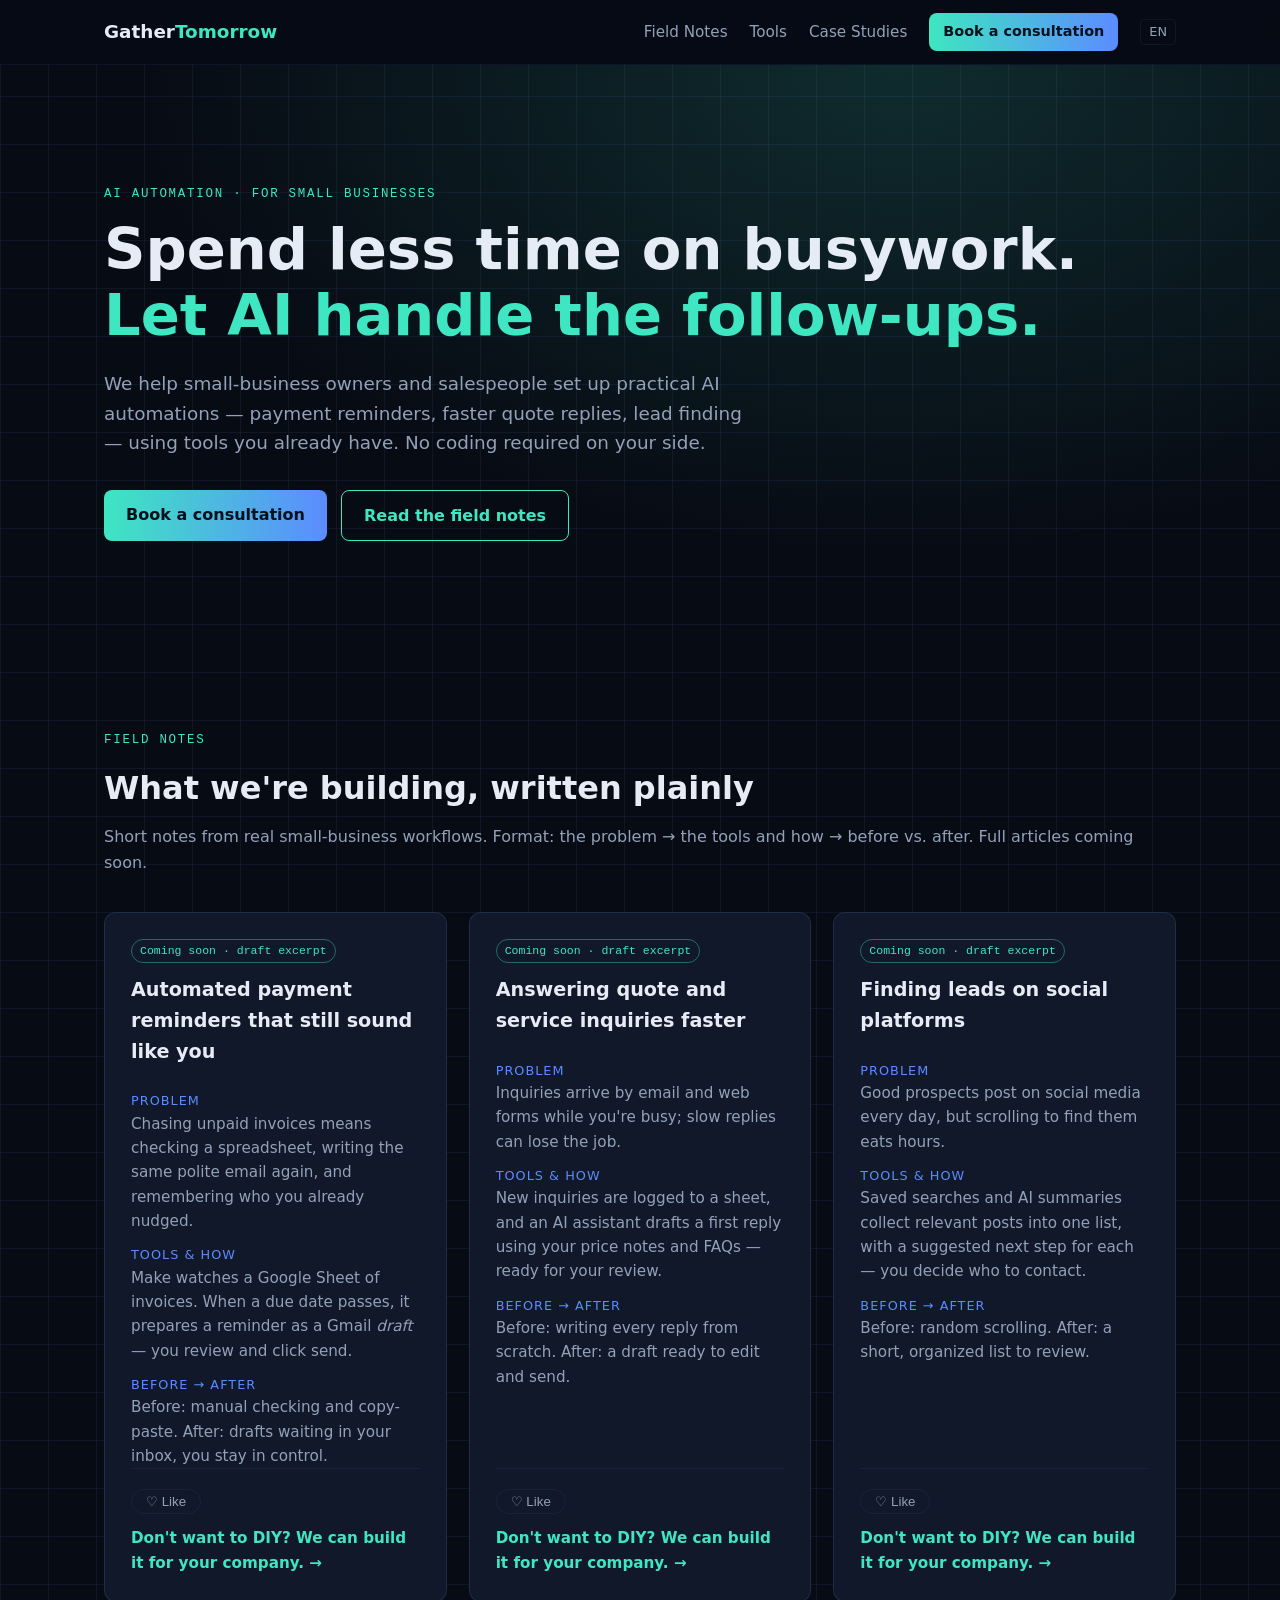
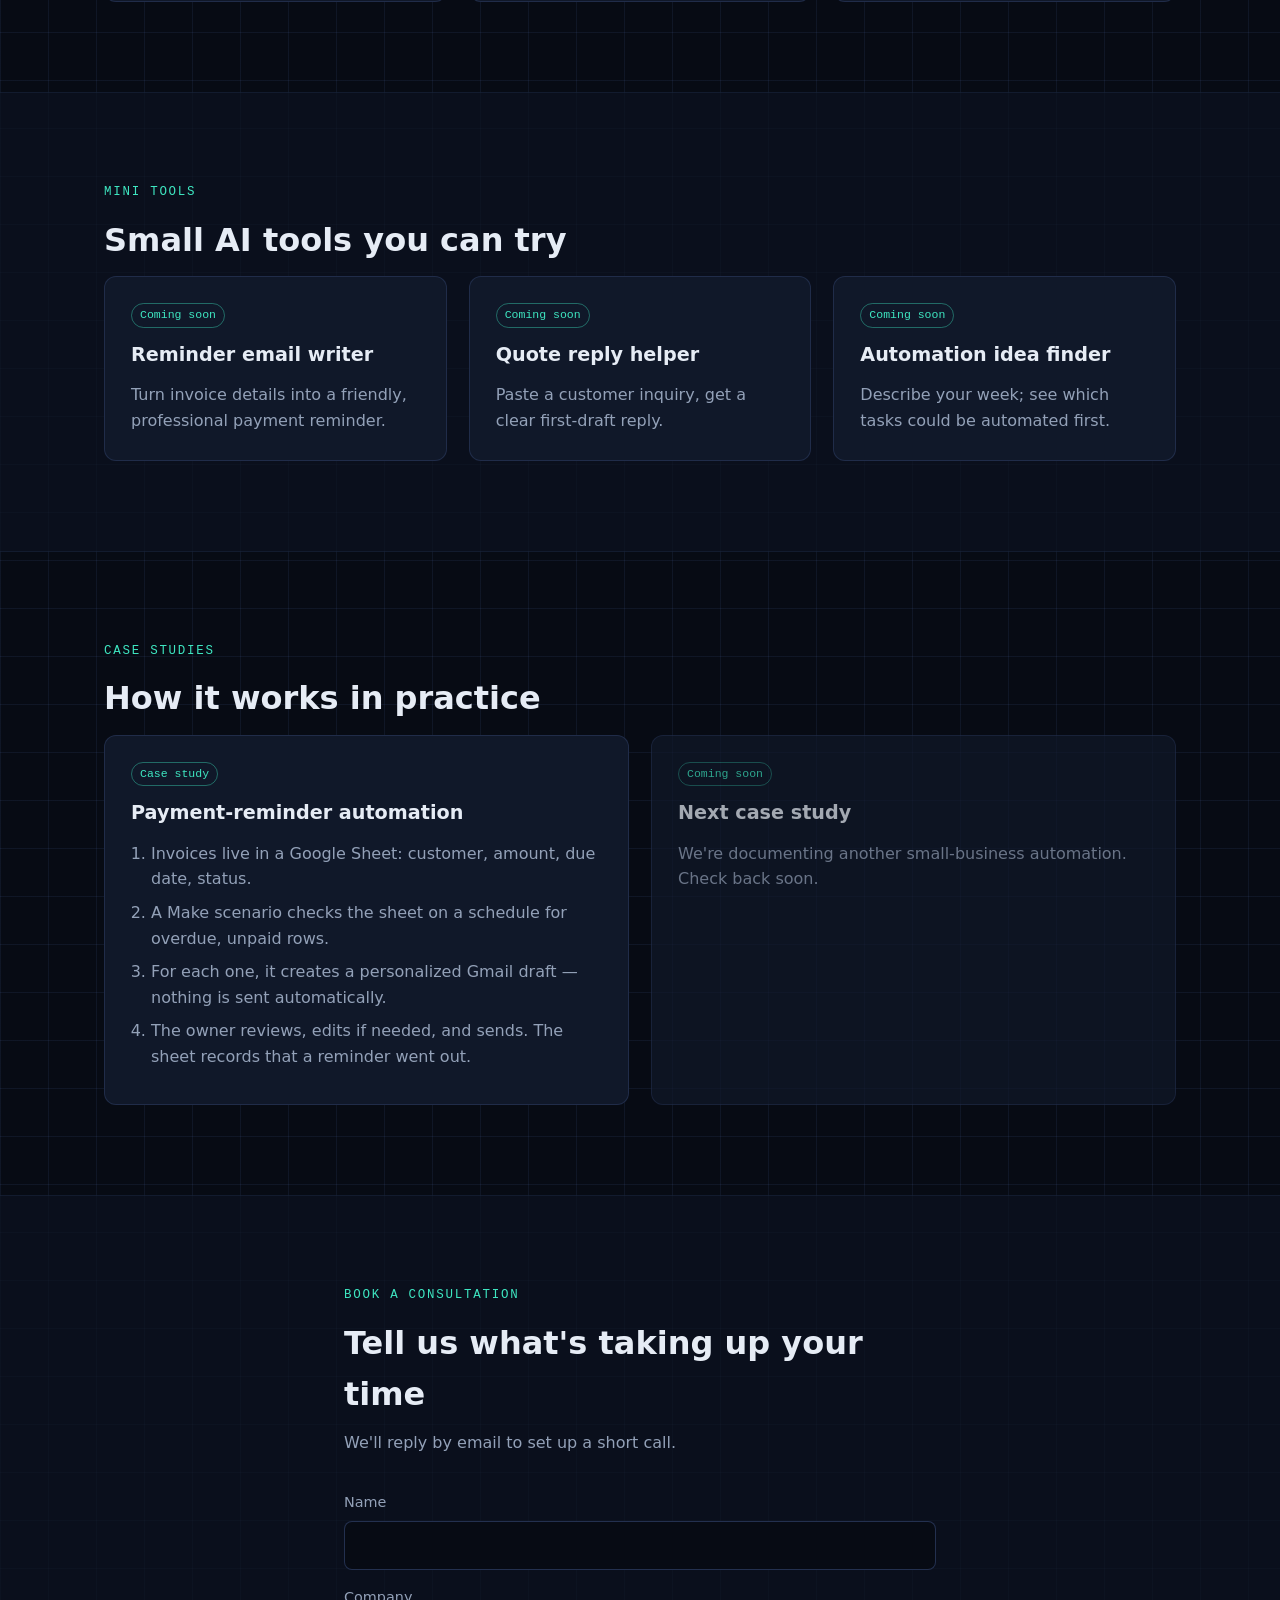
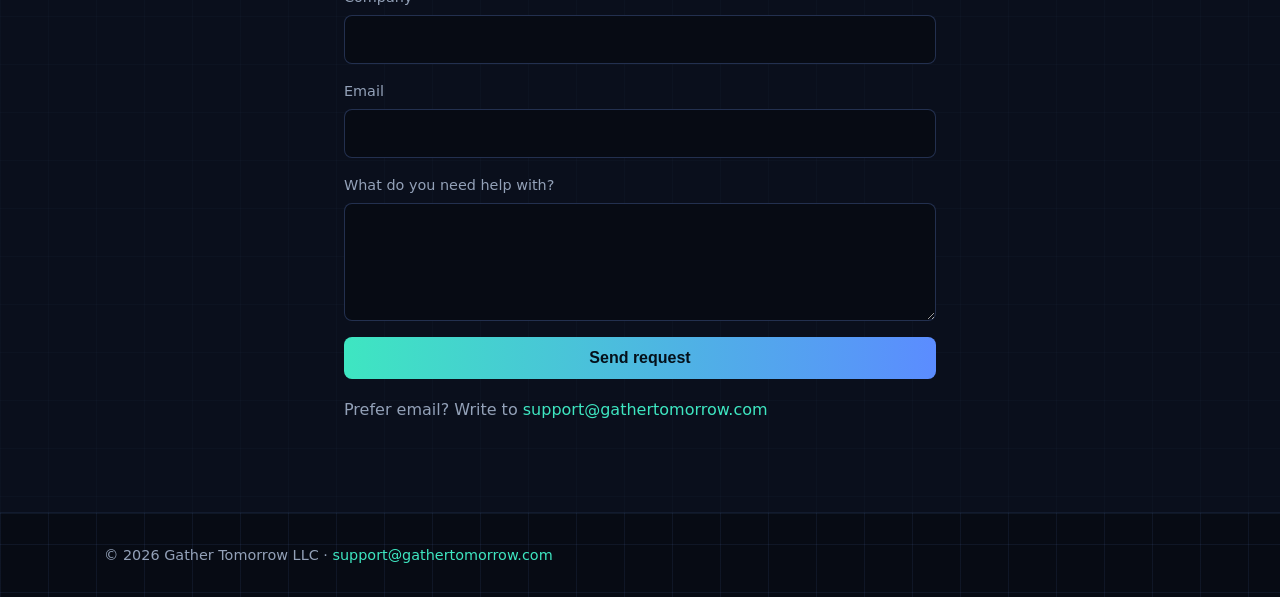
==== index.html @ 0cafde16 "Add Gather Tomorrow website v1 (English single page, styles, README)" ====
<!DOCTYPE html>
<!-- Language: English (v1). For Traditional Chinese later, copy this file to /zh-tw/index.html,
     set lang="zh-Hant", translate the text, and use the language switch link in the header. -->
<html lang="en">
<head>
<meta charset="UTF-8">
<meta name="viewport" content="width=device-width, initial-scale=1">
<title>Gather Tomorrow LLC — Practical AI Automation for Small Businesses</title>
<meta name="description" content="Gather Tomorrow helps small-business owners and salespeople use AI automation to save time on follow-ups, quotes, and lead finding.">
<link rel="alternate" hreflang="en" href="./">
<link rel="stylesheet" href="assets/style.css">
</head>
<body>
<header class="nav">
  <div class="wrap nav-inner">
    <a class="logo" href="#top">Gather<span>Tomorrow</span></a>
    <nav>
      <a href="#notes">Field Notes</a><a href="#tools">Tools</a><a href="#cases">Case Studies</a>
      <a href="#book" class="btn btn-sm">Book a consultation</a>
      <!-- Language switch (enable when Chinese version exists): <a href="zh-tw/">繁中</a> -->
      <span class="lang" title="Traditional Chinese coming later">EN</span>
    </nav>
  </div>
</header>

<main id="top">
<section class="hero">
  <div class="wrap">
    <p class="eyebrow">AI automation · for small businesses</p>
    <h1>Spend less time on busywork.<br><span class="accent">Let AI handle the follow-ups.</span></h1>
    <p class="lead">We help small-business owners and salespeople set up practical AI automations — payment reminders, faster quote replies, lead finding — using tools you already have. No coding required on your side.</p>
    <div class="cta-row">
      <a href="#book" class="btn">Book a consultation</a>
      <a href="#notes" class="btn btn-ghost">Read the field notes</a>
    </div>
  </div>
</section>

<section id="notes" class="section">
  <div class="wrap">
    <p class="eyebrow">Field notes</p>
    <h2>What we're building, written plainly</h2>
    <p class="sub">Short notes from real small-business workflows. Format: the problem → the tools and how → before vs. after. Full articles coming soon.</p>
    <div class="grid3">
      <article class="card">
        <span class="tag">Coming soon · draft excerpt</span>
        <h3>Automated payment reminders that still sound like you</h3>
        <dl>
          <dt>Problem</dt><dd>Chasing unpaid invoices means checking a spreadsheet, writing the same polite email again, and remembering who you already nudged.</dd>
          <dt>Tools &amp; how</dt><dd>Make watches a Google Sheet of invoices. When a due date passes, it prepares a reminder as a Gmail <em>draft</em> — you review and click send.</dd>
          <dt>Before → After</dt><dd>Before: manual checking and copy-paste. After: drafts waiting in your inbox, you stay in control.</dd>
        </dl>
        <div class="card-foot">
          <button class="like" type="button" aria-pressed="false" title="Likes coming soon">♡ Like</button>
          <a href="#book" class="diy">Don't want to DIY? We can build it for your company. →</a>
        </div>
      </article>
      <article class="card">
        <span class="tag">Coming soon · draft excerpt</span>
        <h3>Answering quote and service inquiries faster</h3>
        <dl>
          <dt>Problem</dt><dd>Inquiries arrive by email and web forms while you're busy; slow replies can lose the job.</dd>
          <dt>Tools &amp; how</dt><dd>New inquiries are logged to a sheet, and an AI assistant drafts a first reply using your price notes and FAQs — ready for your review.</dd>
          <dt>Before → After</dt><dd>Before: writing every reply from scratch. After: a draft ready to edit and send.</dd>
        </dl>
        <div class="card-foot">
          <button class="like" type="button" aria-pressed="false" title="Likes coming soon">♡ Like</button>
          <a href="#book" class="diy">Don't want to DIY? We can build it for your company. →</a>
        </div>
      </article>
      <article class="card">
        <span class="tag">Coming soon · draft excerpt</span>
        <h3>Finding leads on social platforms</h3>
        <dl>
          <dt>Problem</dt><dd>Good prospects post on social media every day, but scrolling to find them eats hours.</dd>
          <dt>Tools &amp; how</dt><dd>Saved searches and AI summaries collect relevant posts into one list, with a suggested next step for each — you decide who to contact.</dd>
          <dt>Before → After</dt><dd>Before: random scrolling. After: a short, organized list to review.</dd>
        </dl>
        <div class="card-foot">
          <button class="like" type="button" aria-pressed="false" title="Likes coming soon">♡ Like</button>
          <a href="#book" class="diy">Don't want to DIY? We can build it for your company. →</a>
        </div>
      </article>
    </div>
  </div>
</section>

<section id="tools" class="section alt">
  <div class="wrap">
    <p class="eyebrow">Mini tools</p>
    <h2>Small AI tools you can try</h2>
    <div class="grid3">
      <div class="card tool"><span class="tag">Coming soon</span><h3>Reminder email writer</h3><p>Turn invoice details into a friendly, professional payment reminder.</p></div>
      <div class="card tool"><span class="tag">Coming soon</span><h3>Quote reply helper</h3><p>Paste a customer inquiry, get a clear first-draft reply.</p></div>
      <div class="card tool"><span class="tag">Coming soon</span><h3>Automation idea finder</h3><p>Describe your week; see which tasks could be automated first.</p></div>
    </div>
  </div>
</section>

<section id="cases" class="section">
  <div class="wrap">
    <p class="eyebrow">Case studies</p>
    <h2>How it works in practice</h2>
    <div class="grid2">
      <article class="card case">
        <span class="tag">Case study</span>
        <h3>Payment-reminder automation</h3>
        <ol>
          <li>Invoices live in a Google Sheet: customer, amount, due date, status.</li>
          <li>A Make scenario checks the sheet on a schedule for overdue, unpaid rows.</li>
          <li>For each one, it creates a personalized Gmail draft — nothing is sent automatically.</li>
          <li>The owner reviews, edits if needed, and sends. The sheet records that a reminder went out.</li>
        </ol>
      </article>
      <article class="card case muted">
        <span class="tag">Coming soon</span>
        <h3>Next case study</h3>
        <p>We're documenting another small-business automation. Check back soon.</p>
      </article>
    </div>
  </div>
</section>

<section id="book" class="section alt">
  <div class="wrap narrow">
    <p class="eyebrow">Book a consultation</p>
    <h2>Tell us what's taking up your time</h2>
    <p class="sub">We'll reply by email to set up a short call.</p>

    <!-- ============================================================
         TALLY FORM EMBED GOES HERE
         When the Tally form is ready (fields: Name, Company, Email,
         What do you need help with), replace the whole <form> below
         with Tally's embed code, e.g.:
         <iframe data-tally-src="https://tally.so/embed/YOUR_FORM_ID?hideTitle=1"
                 width="100%" height="500" frameborder="0" title="Book a consultation"></iframe>
         <script async src="https://tally.so/widgets/embed.js"></script>
         ============================================================ -->
    <form class="form" action="mailto:support@gathertomorrow.com" method="post" enctype="text/plain">
      <label>Name<input name="name" required></label>
      <label>Company<input name="company"></label>
      <label>Email<input type="email" name="email" required></label>
      <label>What do you need help with?<textarea name="message" rows="4"></textarea></label>
      <button class="btn" type="submit">Send request</button>
    </form>
    <p class="fallback">Prefer email? Write to <a href="mailto:support@gathertomorrow.com">support@gathertomorrow.com</a></p>
  </div>
</section>
</main>

<footer class="footer"><div class="wrap">© 2026 Gather Tomorrow LLC · <a href="mailto:support@gathertomorrow.com">support@gathertomorrow.com</a></div></footer>
</body>
</html>
---- assets/style.css ----
:root{--bg:#070b14;--bg2:#0c1220;--card:#101829;--line:rgba(120,160,255,.08);--text:#e6ecf5;--muted:#93a1b8;--accent:#3ee6c1;--accent2:#5b8cff}
*{box-sizing:border-box;margin:0;padding:0}
html{scroll-behavior:smooth}
body{font-family:Inter,system-ui,-apple-system,"Segoe UI",Roboto,"Noto Sans TC",sans-serif;background:var(--bg);color:var(--text);line-height:1.6;
 background-image:linear-gradient(var(--line) 1px,transparent 1px),linear-gradient(90deg,var(--line) 1px,transparent 1px);background-size:48px 48px}
a{color:var(--accent);text-decoration:none}
.wrap{max-width:1120px;margin:0 auto;padding:0 24px}.narrow{max-width:640px}
.nav{position:sticky;top:0;z-index:10;background:rgba(7,11,20,.85);backdrop-filter:blur(8px);border-bottom:1px solid var(--line)}
.nav-inner{display:flex;justify-content:space-between;align-items:center;height:64px}
.logo{font-weight:700;font-size:1.15rem;color:var(--text)}.logo span{color:var(--accent)}
nav{display:flex;gap:22px;align-items:center}nav a{color:var(--muted);font-size:.95rem}nav a:hover{color:var(--text)}
.lang{font-size:.8rem;border:1px solid var(--line);padding:2px 8px;border-radius:4px;color:var(--muted)}
.btn{display:inline-block;background:linear-gradient(90deg,var(--accent),var(--accent2));color:#04101a!important;font-weight:600;padding:12px 22px;border-radius:8px;border:0;cursor:pointer;font-size:1rem}
.btn-sm{padding:7px 14px;font-size:.9rem}.btn-ghost{background:transparent;border:1px solid var(--accent);color:var(--accent)!important}
.hero{padding:120px 0 100px;background:radial-gradient(ellipse at 70% 0%,rgba(62,230,193,.15),transparent 60%)}
.eyebrow{text-transform:uppercase;letter-spacing:.14em;font-size:.78rem;color:var(--accent);margin-bottom:12px;font-family:ui-monospace,monospace}
h1{font-size:clamp(2.2rem,5vw,3.6rem);line-height:1.15;margin-bottom:20px}.accent{color:var(--accent)}
.lead{font-size:1.15rem;color:var(--muted);max-width:640px;margin-bottom:32px}.cta-row{display:flex;gap:14px;flex-wrap:wrap}
.section{padding:90px 0}.alt{background:rgba(12,18,32,.7);border-top:1px solid var(--line);border-bottom:1px solid var(--line)}
h2{font-size:2rem;margin-bottom:10px}.sub{color:var(--muted);margin-bottom:36px}
.grid3{display:grid;grid-template-columns:repeat(auto-fit,minmax(300px,1fr));gap:22px}.grid2{display:grid;grid-template-columns:repeat(auto-fit,minmax(340px,1fr));gap:22px}
.card{background:var(--card);border:1px solid rgba(120,160,255,.15);border-radius:12px;padding:26px;display:flex;flex-direction:column;transition:border-color .2s}
.card:hover{border-color:var(--accent)}.card h3{font-size:1.2rem;margin:12px 0}
.tag{align-self:flex-start;font-size:.72rem;font-family:ui-monospace,monospace;color:var(--accent);border:1px solid rgba(62,230,193,.4);padding:2px 8px;border-radius:999px}
dl dt{color:var(--accent2);font-size:.8rem;text-transform:uppercase;letter-spacing:.08em;margin-top:12px}dl dd{color:var(--muted);font-size:.95rem}
.card p,.case ol{color:var(--muted)}.case ol{padding-left:20px}.case li{margin-bottom:8px}.muted{opacity:.7}
.card-foot{margin-top:auto;padding-top:20px;border-top:1px solid var(--line);display:flex;flex-direction:column;gap:12px}
.like{align-self:flex-start;background:transparent;border:1px solid var(--line);color:var(--muted);border-radius:999px;padding:4px 14px;cursor:not-allowed}
.diy{font-weight:600;font-size:.95rem}
.form{display:grid;gap:16px}.form label{display:grid;gap:6px;font-size:.9rem;color:var(--muted)}
.form input,.form textarea{background:var(--bg);border:1px solid rgba(120,160,255,.25);border-radius:8px;padding:12px;color:var(--text);font:inherit}
.form input:focus,.form textarea:focus{outline:none;border-color:var(--accent)}
.fallback{margin-top:18px;color:var(--muted)}
.footer{padding:30px 0;color:var(--muted);font-size:.9rem;border-top:1px solid var(--line)}
@media(max-width:720px){nav a:not(.btn){display:none}.hero{padding:80px 0 60px}}
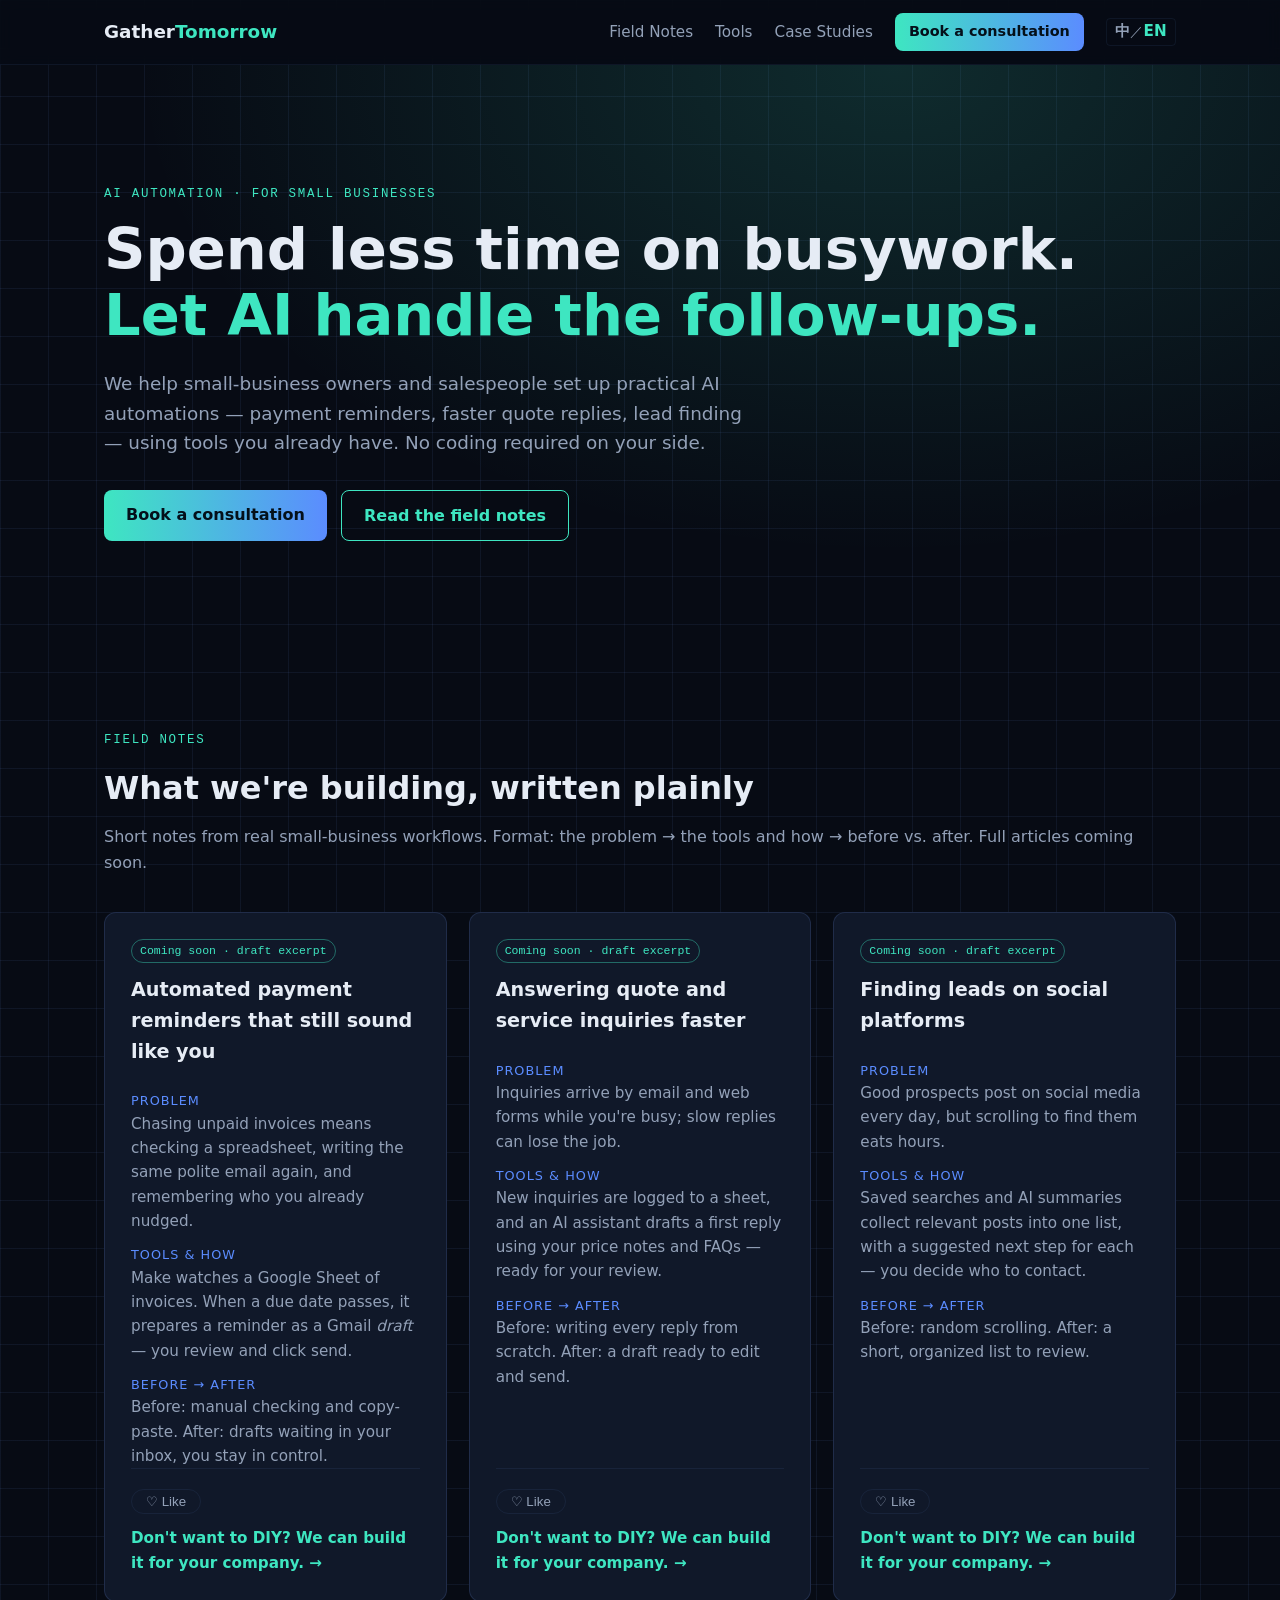
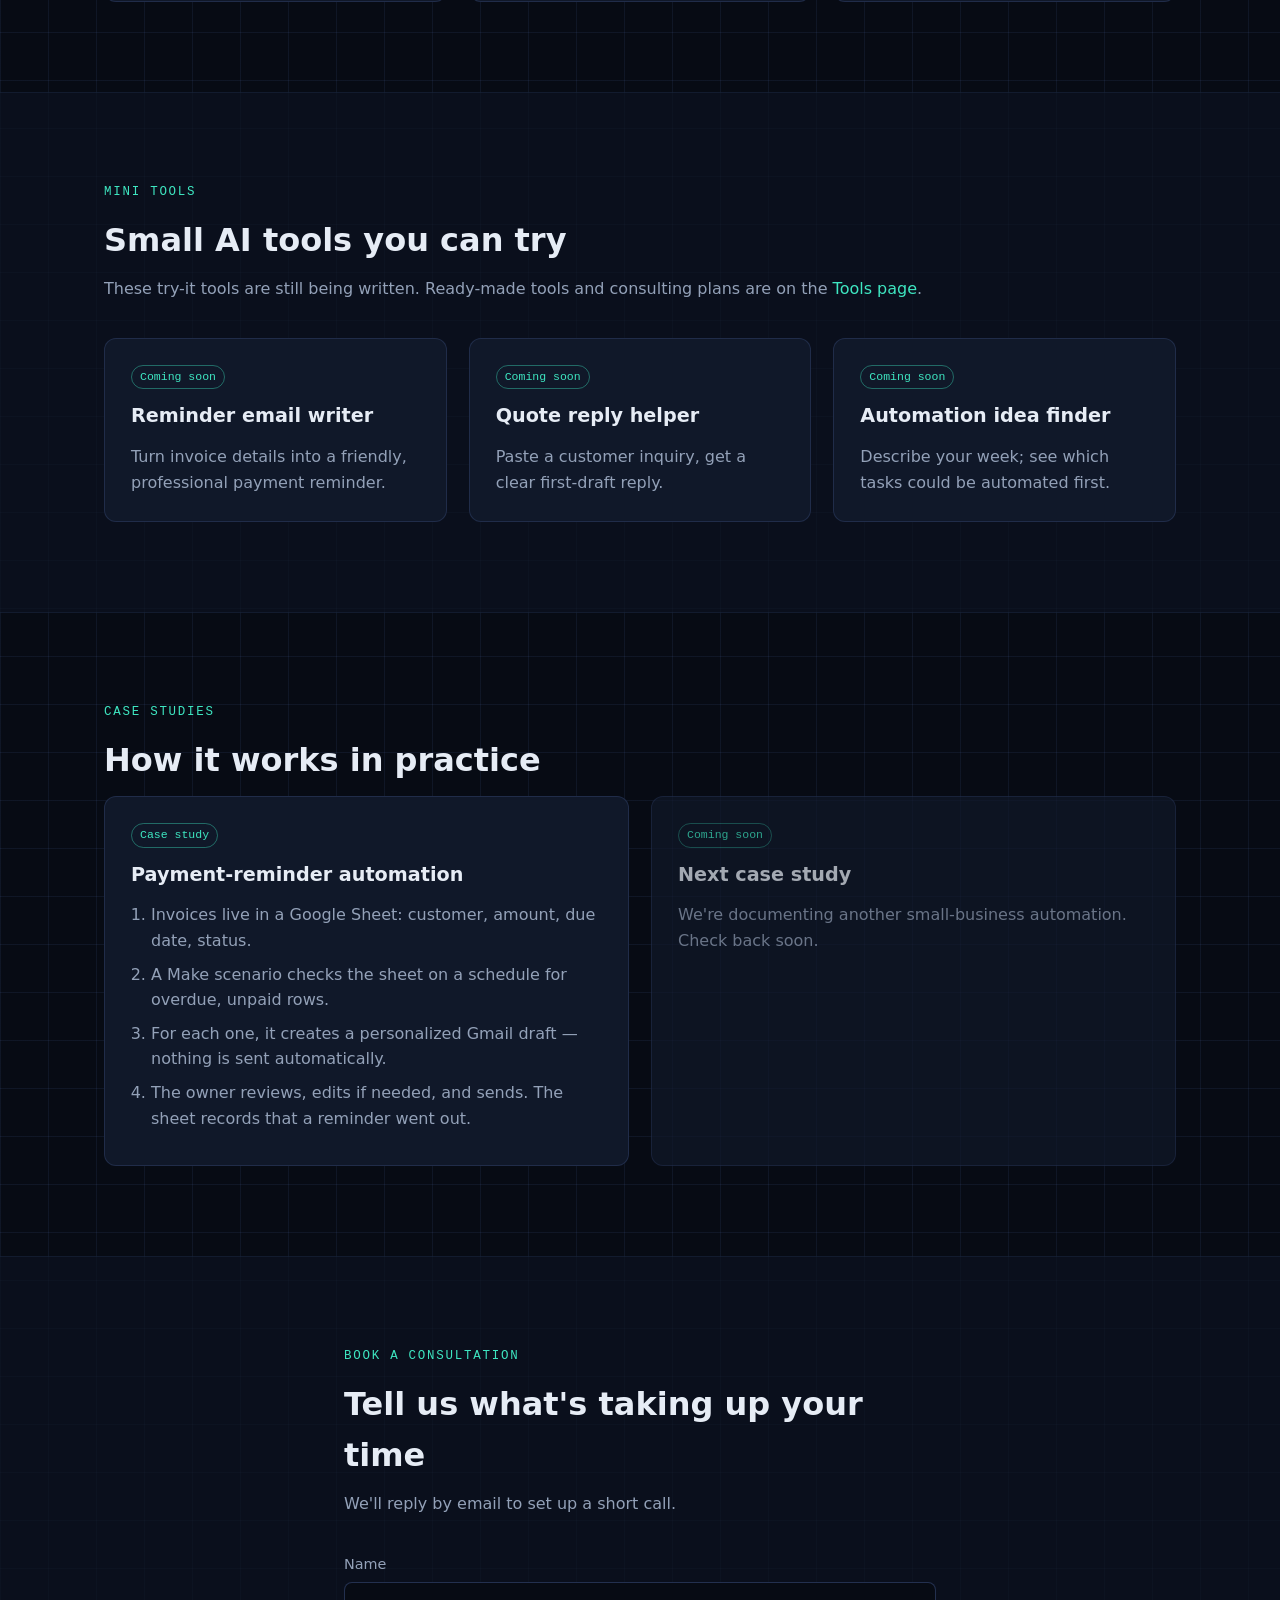
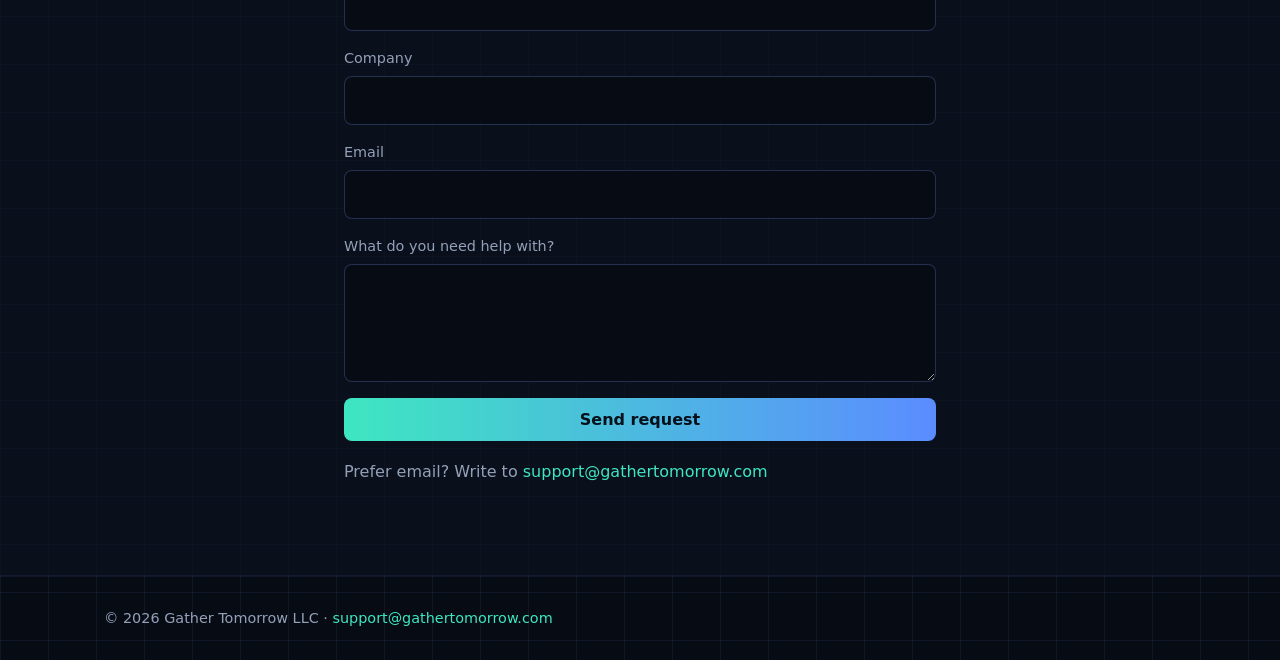
==== commit 7ab17f1c: "Add Traditional Chinese, a Tools page, and Firebase Hosting setup. English stays at the root and Tra" ====
--- a/index.html
+++ b/index.html
@@ -1,24 +1,76 @@
 <!DOCTYPE html>
-<!-- Language: English (v1). For Traditional Chinese later, copy this file to /zh-tw/index.html,
-     set lang="zh-Hant", translate the text, and use the language switch link in the header. -->
+<!-- English home page. Traditional Chinese: /zh/. Language choice: assets/lang.js -->
 <html lang="en">
 <head>
 <meta charset="UTF-8">
 <meta name="viewport" content="width=device-width, initial-scale=1">
+<script src="assets/lang.js"></script>
 <title>Gather Tomorrow LLC — Practical AI Automation for Small Businesses</title>
 <meta name="description" content="Gather Tomorrow helps small-business owners and salespeople use AI automation to save time on follow-ups, quotes, and lead finding.">
-<link rel="alternate" hreflang="en" href="./">
+<link rel="canonical" href="https://kuankuan0126-stack.github.io/gathertomorrow-site/">
+<link rel="alternate" hreflang="en" href="https://kuankuan0126-stack.github.io/gathertomorrow-site/">
+<link rel="alternate" hreflang="zh-Hant" href="https://kuankuan0126-stack.github.io/gathertomorrow-site/zh/">
+<link rel="alternate" hreflang="x-default" href="https://kuankuan0126-stack.github.io/gathertomorrow-site/">
+<meta property="og:type" content="website">
+<meta property="og:site_name" content="Gather Tomorrow LLC">
+<meta property="og:title" content="Gather Tomorrow LLC — Practical AI Automation for Small Businesses">
+<meta property="og:description" content="Gather Tomorrow helps small-business owners and salespeople use AI automation to save time on follow-ups, quotes, and lead finding.">
+<meta property="og:url" content="https://kuankuan0126-stack.github.io/gathertomorrow-site/">
+<meta property="og:locale" content="en_US">
+<meta property="og:locale:alternate" content="zh_TW">
+<meta name="twitter:card" content="summary">
+<script type="application/ld+json">
+{
+  "@context": "https://schema.org",
+  "@graph": [
+    {
+      "@type": ["Organization", "ProfessionalService"],
+      "@id": "https://kuankuan0126-stack.github.io/gathertomorrow-site/#organization",
+      "name": "Gather Tomorrow LLC",
+      "alternateName": "Gather Tomorrow",
+      "url": "https://kuankuan0126-stack.github.io/gathertomorrow-site/",
+      "email": "support@gathertomorrow.com",
+      "description": "AI automation consulting for small businesses in the United States and Taiwan.",
+      "areaServed": [{"@type": "Country", "name": "United States"}, {"@type": "Country", "name": "Taiwan"}],
+      "knowsAbout": ["AI automation", "Small business automation", "Sales follow-up automation"],
+      "founder": [{"@type": "Person", "name": "Angela"}, {"@type": "Person", "name": "Sam"}],
+      "contactPoint": {"@type": "ContactPoint", "contactType": "customer support", "email": "support@gathertomorrow.com", "availableLanguage": ["English", "zh-Hant"]}
+    },
+    {
+      "@type": "WebSite",
+      "@id": "https://kuankuan0126-stack.github.io/gathertomorrow-site/#website",
+      "url": "https://kuankuan0126-stack.github.io/gathertomorrow-site/",
+      "name": "Gather Tomorrow LLC",
+      "inLanguage": ["en", "zh-Hant"],
+      "publisher": {"@id": "https://kuankuan0126-stack.github.io/gathertomorrow-site/#organization"}
+    },
+    {
+      "@type": "WebPage",
+      "@id": "https://kuankuan0126-stack.github.io/gathertomorrow-site/#webpage",
+      "url": "https://kuankuan0126-stack.github.io/gathertomorrow-site/",
+      "name": "Gather Tomorrow LLC — Practical AI Automation for Small Businesses",
+      "description": "Gather Tomorrow helps small-business owners and salespeople use AI automation to save time on follow-ups, quotes, and lead finding.",
+      "inLanguage": "en",
+      "isPartOf": {"@id": "https://kuankuan0126-stack.github.io/gathertomorrow-site/#website"},
+      "about": {"@id": "https://kuankuan0126-stack.github.io/gathertomorrow-site/#organization"}
+    }
+  ]
+}
+</script>
 <link rel="stylesheet" href="assets/style.css">
 </head>
 <body>
 <header class="nav">
   <div class="wrap nav-inner">
     <a class="logo" href="#top">Gather<span>Tomorrow</span></a>
-    <nav>
-      <a href="#notes">Field Notes</a><a href="#tools">Tools</a><a href="#cases">Case Studies</a>
+    <nav aria-label="Primary">
+      <a href="#notes">Field Notes</a>
+      <a href="tools/index.html">Tools</a>
+      <a href="#cases">Case Studies</a>
       <a href="#book" class="btn btn-sm">Book a consultation</a>
-      <!-- Language switch (enable when Chinese version exists): <a href="zh-tw/">繁中</a> -->
-      <span class="lang" title="Traditional Chinese coming later">EN</span>
+      <div class="lang-toggle" role="group" aria-label="Language">
+        <a class="lang-link" href="zh/index.html" lang="zh-Hant" hreflang="zh-Hant" data-set-lang="zh" aria-label="繁體中文">中</a><span aria-hidden="true">／</span><a class="lang-link" href="index.html" lang="en" hreflang="en" data-set-lang="en" aria-current="true" aria-label="English">EN</a>
+      </div>
     </nav>
   </div>
 </header>
@@ -89,6 +141,7 @@
   <div class="wrap">
     <p class="eyebrow">Mini tools</p>
     <h2>Small AI tools you can try</h2>
+    <p class="sub">These try-it tools are still being written. Ready-made tools and consulting plans are on the <a href="tools/index.html">Tools page</a>.</p>
     <div class="grid3">
       <div class="card tool"><span class="tag">Coming soon</span><h3>Reminder email writer</h3><p>Turn invoice details into a friendly, professional payment reminder.</p></div>
       <div class="card tool"><span class="tag">Coming soon</span><h3>Quote reply helper</h3><p>Paste a customer inquiry, get a clear first-draft reply.</p></div>
--- a/assets/style.css
+++ b/assets/style.css
@@ -1,7 +1,7 @@
 :root{--bg:#070b14;--bg2:#0c1220;--card:#101829;--line:rgba(120,160,255,.08);--text:#e6ecf5;--muted:#93a1b8;--accent:#3ee6c1;--accent2:#5b8cff}
 *{box-sizing:border-box;margin:0;padding:0}
 html{scroll-behavior:smooth}
-body{font-family:Inter,system-ui,-apple-system,"Segoe UI",Roboto,"Noto Sans TC",sans-serif;background:var(--bg);color:var(--text);line-height:1.6;
+body{font-family:Inter,system-ui,-apple-system,"Segoe UI",Roboto,"PingFang TC","Microsoft JhengHei","Noto Sans TC","Noto Sans CJK TC","WenQuanYi Micro Hei",sans-serif;background:var(--bg);color:var(--text);line-height:1.6;
  background-image:linear-gradient(var(--line) 1px,transparent 1px),linear-gradient(90deg,var(--line) 1px,transparent 1px);background-size:48px 48px}
 a{color:var(--accent);text-decoration:none}
 .wrap{max-width:1120px;margin:0 auto;padding:0 24px}.narrow{max-width:640px}
@@ -9,10 +9,17 @@
 .nav-inner{display:flex;justify-content:space-between;align-items:center;height:64px}
 .logo{font-weight:700;font-size:1.15rem;color:var(--text)}.logo span{color:var(--accent)}
 nav{display:flex;gap:22px;align-items:center}nav a{color:var(--muted);font-size:.95rem}nav a:hover{color:var(--text)}
-.lang{font-size:.8rem;border:1px solid var(--line);padding:2px 8px;border-radius:4px;color:var(--muted)}
-.btn{display:inline-block;background:linear-gradient(90deg,var(--accent),var(--accent2));color:#04101a!important;font-weight:600;padding:12px 22px;border-radius:8px;border:0;cursor:pointer;font-size:1rem}
+nav a[aria-current="page"]{color:var(--text)}
+.lang-toggle{display:inline-flex;align-items:center;flex:0 0 auto;border:1px solid var(--line);border-radius:4px;padding:2px 8px;font-size:.8rem;line-height:1.4;letter-spacing:.02em}
+.lang-toggle .lang-link{color:var(--muted);font-weight:700;padding:0}
+.lang-toggle .lang-link[aria-current="true"]{color:var(--accent)}
+.lang-toggle span{color:var(--muted)}
+.lang-toggle .lang-link:focus-visible{outline:2px solid var(--accent);outline-offset:2px}
+.btn{display:inline-block;background:linear-gradient(90deg,var(--accent),var(--accent2));color:#04101a!important;font-weight:600;padding:12px 22px;border-radius:8px;border:0;cursor:pointer;font-size:1rem;font-family:inherit;text-align:center}
+.btn:disabled,.btn[disabled]{background:#1c2636;color:var(--muted)!important;cursor:not-allowed}
 .btn-sm{padding:7px 14px;font-size:.9rem}.btn-ghost{background:transparent;border:1px solid var(--accent);color:var(--accent)!important}
 .hero{padding:120px 0 100px;background:radial-gradient(ellipse at 70% 0%,rgba(62,230,193,.15),transparent 60%)}
+.hero-compact{padding:72px 0 36px}
 .eyebrow{text-transform:uppercase;letter-spacing:.14em;font-size:.78rem;color:var(--accent);margin-bottom:12px;font-family:ui-monospace,monospace}
 h1{font-size:clamp(2.2rem,5vw,3.6rem);line-height:1.15;margin-bottom:20px}.accent{color:var(--accent)}
 .lead{font-size:1.15rem;color:var(--muted);max-width:640px;margin-bottom:32px}.cta-row{display:flex;gap:14px;flex-wrap:wrap}
@@ -31,5 +38,23 @@
 .form input,.form textarea{background:var(--bg);border:1px solid rgba(120,160,255,.25);border-radius:8px;padding:12px;color:var(--text);font:inherit}
 .form input:focus,.form textarea:focus{outline:none;border-color:var(--accent)}
 .fallback{margin-top:18px;color:var(--muted)}
+.notice{border:1px dashed rgba(62,230,193,.45);background:rgba(62,230,193,.06);border-radius:12px;padding:14px 16px;margin:0 0 28px;color:var(--muted)}
+.notice strong{color:var(--text);font-weight:600}
+.price,.card p.price{margin-top:14px;font-family:ui-monospace,monospace;color:var(--accent);font-size:.95rem}
+.price-label{color:var(--muted);margin-right:8px;font-size:.72rem;letter-spacing:.08em;text-transform:uppercase}
+.stripe-slot{margin-top:16px;border:1px dashed rgba(120,160,255,.45);border-radius:8px;padding:12px;background:rgba(7,11,20,.45);display:flex;flex-direction:column;gap:6px}
+.slot-label{font-family:ui-monospace,monospace;font-size:.72rem;letter-spacing:.08em;text-transform:uppercase;color:var(--accent2)}
+.stripe-slot code{color:var(--accent);font-size:.8rem}
+.slot-help,.buy-note{color:var(--muted);font-size:.85rem}
+.buy{width:100%;margin-top:14px}
+.buy-note{margin-top:8px}
+.card .plan-link{margin-top:auto;align-self:flex-start}
 .footer{padding:30px 0;color:var(--muted);font-size:.9rem;border-top:1px solid var(--line)}
-@media(max-width:720px){nav a:not(.btn){display:none}.hero{padding:80px 0 60px}}
+@media(max-width:720px){
+  .nav-inner{height:auto;min-height:64px;padding:10px 0;gap:10px;flex-wrap:wrap}
+  nav{gap:10px;margin-left:auto}
+  .btn-sm{white-space:nowrap}
+  nav a:not(.btn):not(.lang-link){display:none}
+  .hero{padding:80px 0 60px}
+  .hero-compact{padding:56px 0 28px}
+}
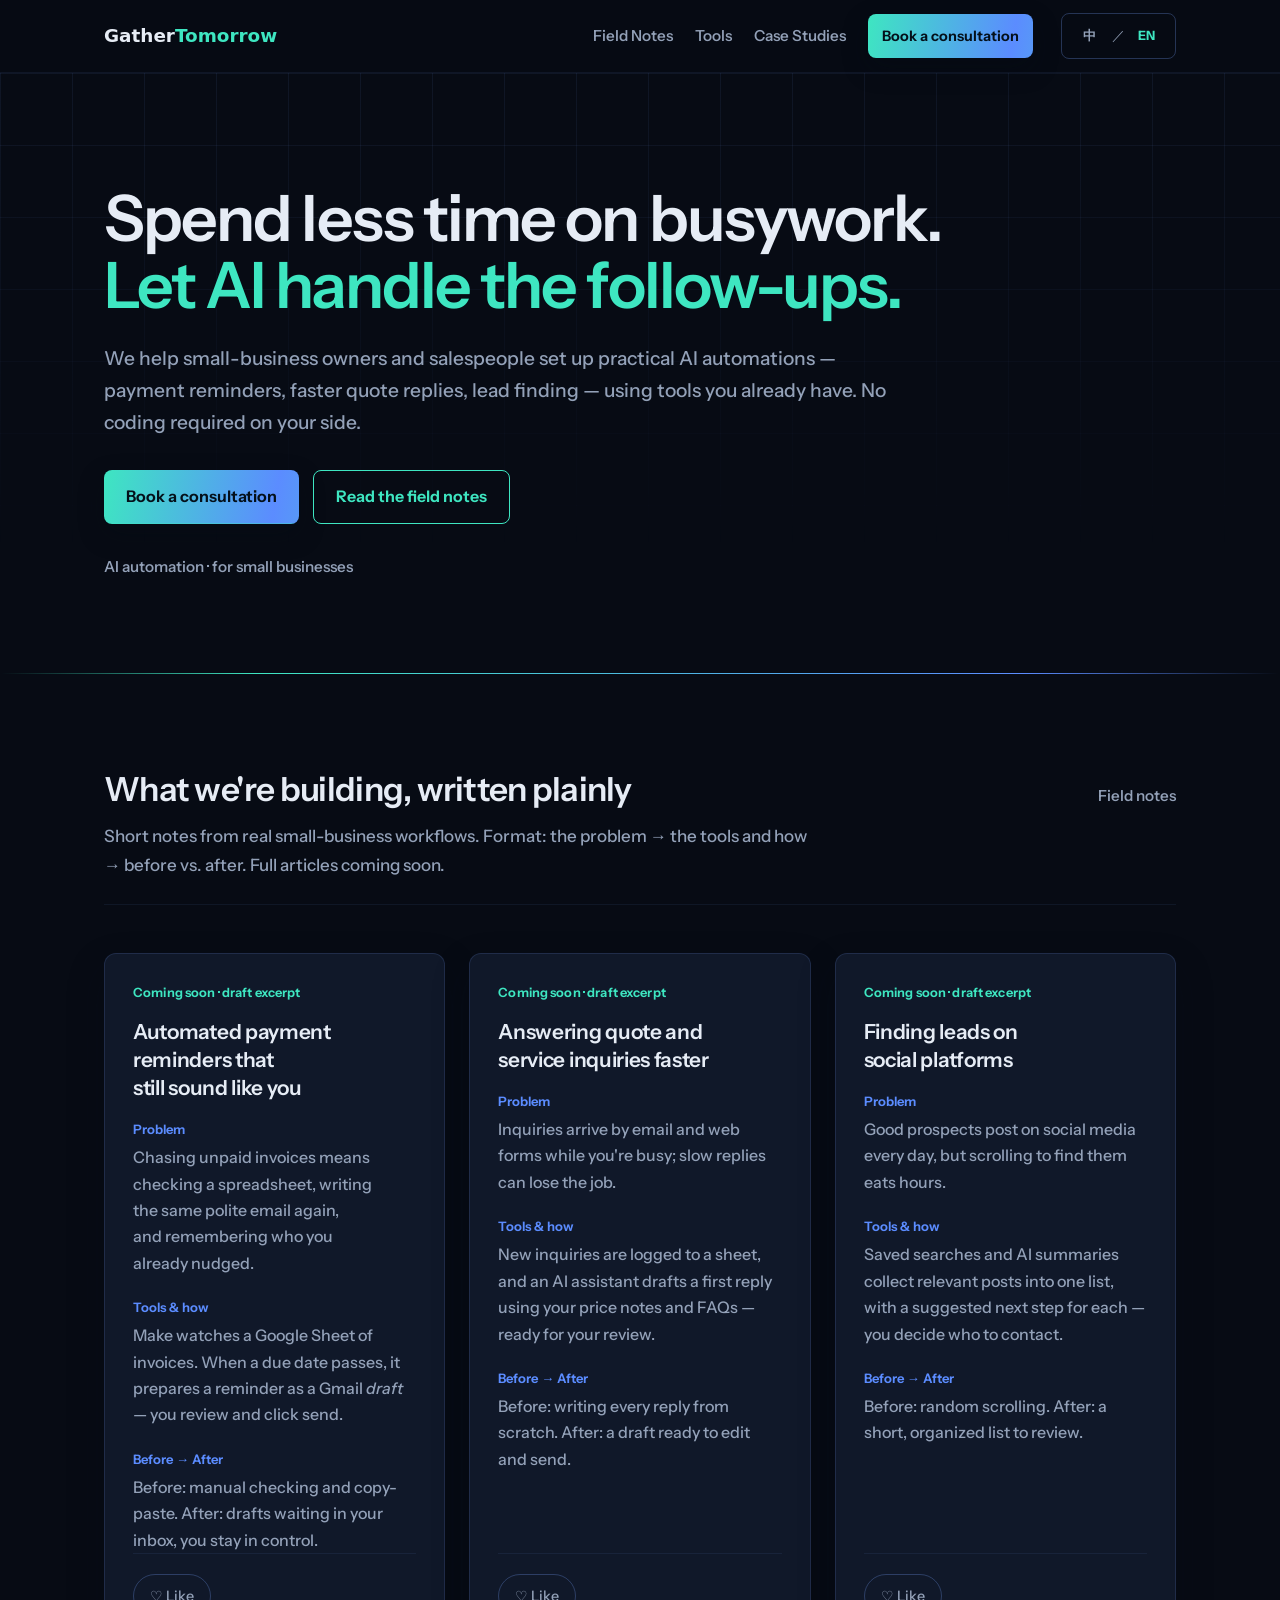
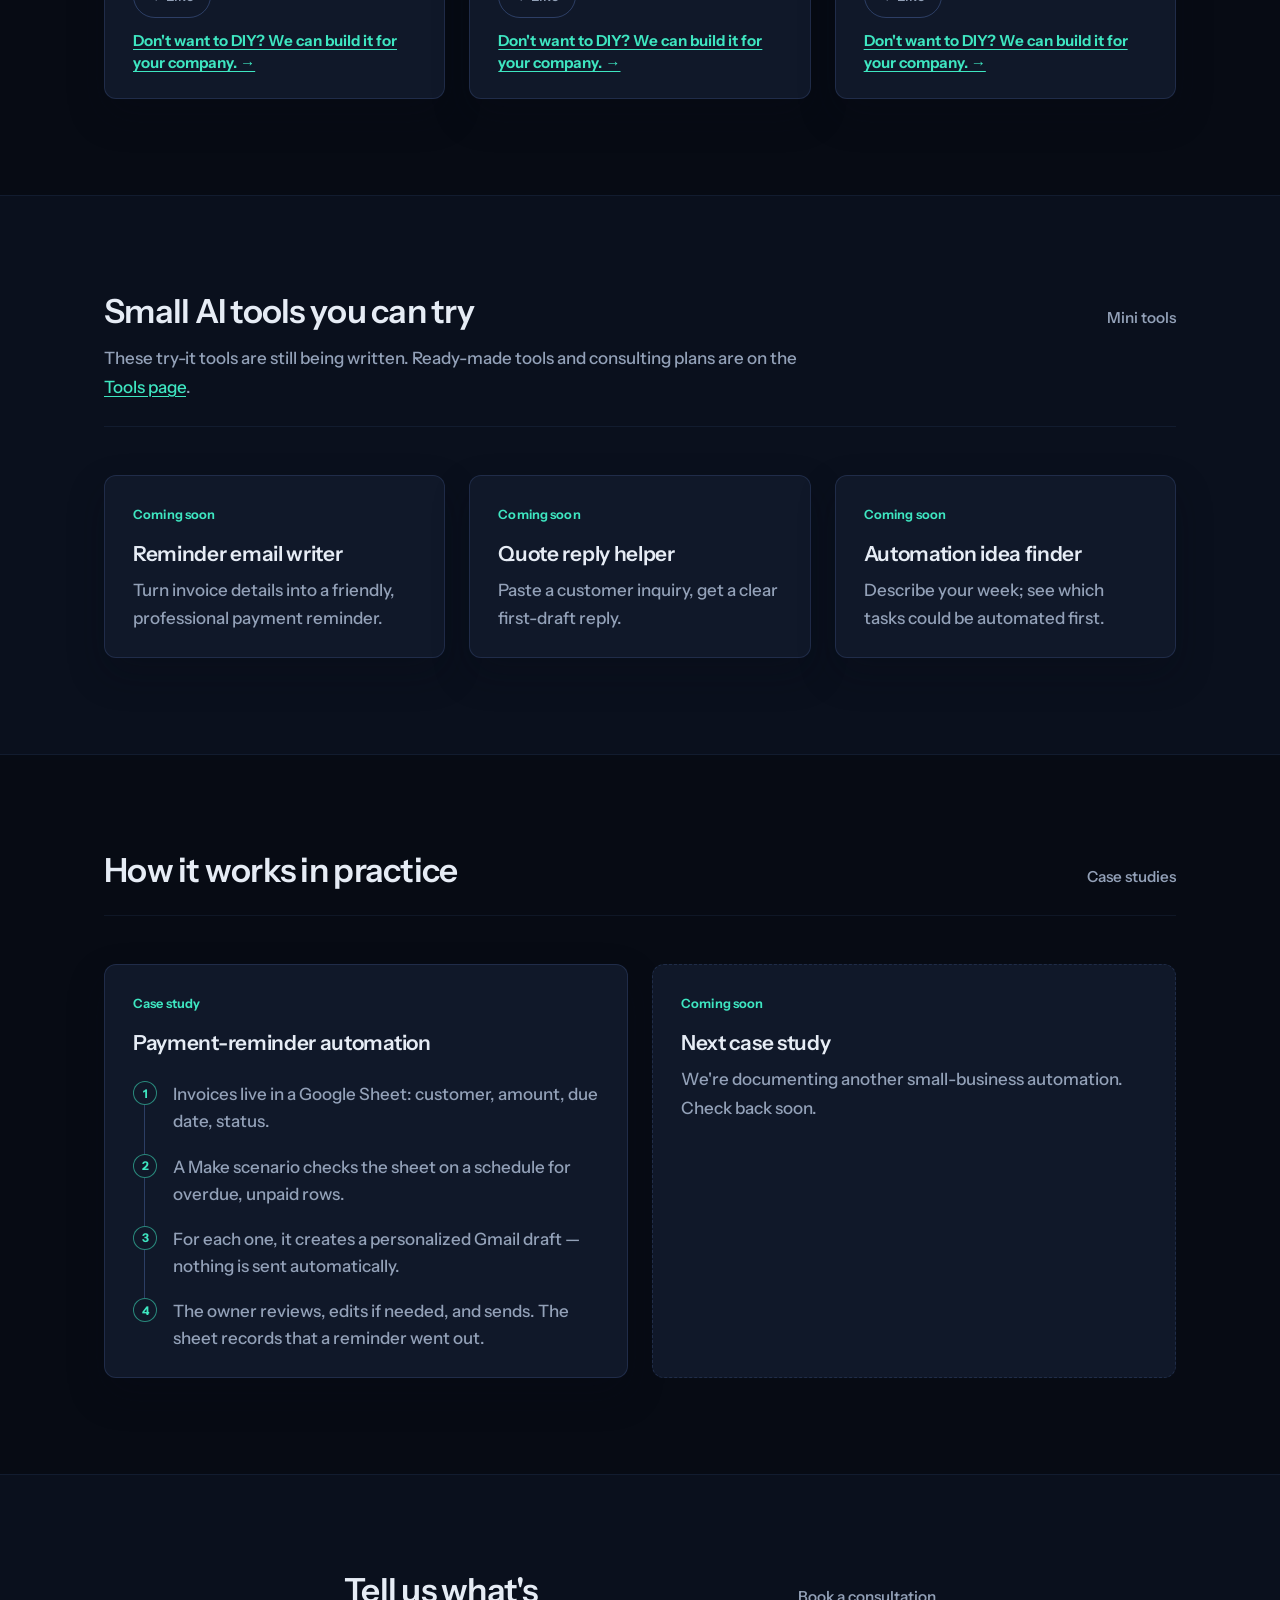
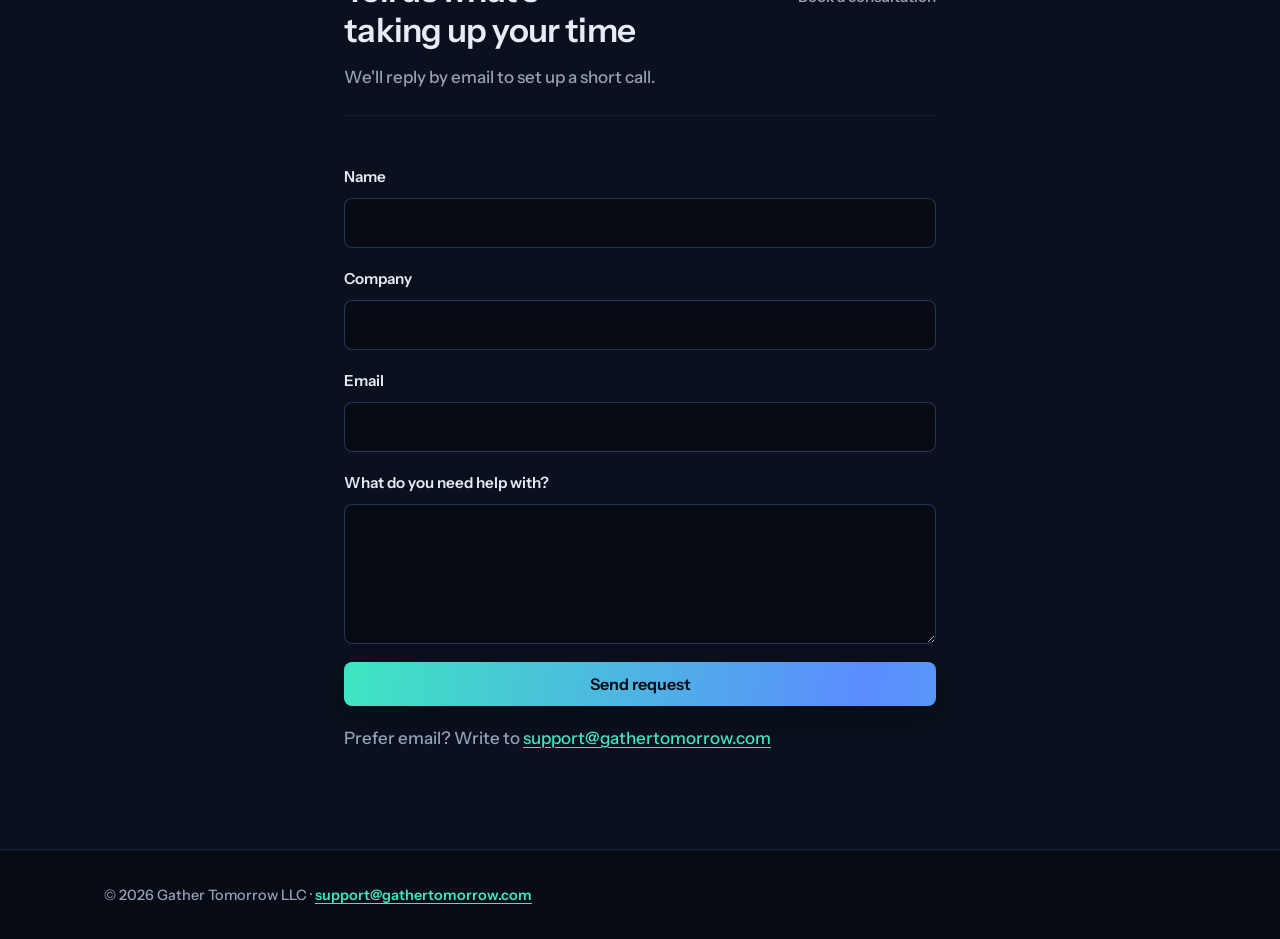
==== commit 5c4592e8: "Refine type, spacing, and controls without touching the brand. Apply Impeccable’s craft rules to the" ====
--- a/index.html
+++ b/index.html
@@ -3,7 +3,7 @@
 <html lang="en">
 <head>
 <meta charset="UTF-8">
-<meta name="viewport" content="width=device-width, initial-scale=1">
+<meta name="viewport" content="width=device-width, initial-scale=1, viewport-fit=cover">
 <script src="assets/lang.js"></script>
 <title>Gather Tomorrow LLC — Practical AI Automation for Small Businesses</title>
 <meta name="description" content="Gather Tomorrow helps small-business owners and salespeople use AI automation to save time on follow-ups, quotes, and lead finding.">
@@ -60,39 +60,53 @@
 <link rel="stylesheet" href="assets/style.css">
 </head>
 <body>
+<a class="skip" href="#top">Skip to content</a>
 <header class="nav">
-  <div class="wrap nav-inner">
+  <div class="wrap nav-row">
     <a class="logo" href="#top">Gather<span>Tomorrow</span></a>
-    <nav aria-label="Primary">
+    <nav class="nav-panel" id="site-nav" aria-label="Primary">
       <a href="#notes">Field Notes</a>
       <a href="tools/index.html">Tools</a>
       <a href="#cases">Case Studies</a>
       <a href="#book" class="btn btn-sm">Book a consultation</a>
+    </nav>
+    <div class="nav-tools">
       <div class="lang-toggle" role="group" aria-label="Language">
         <a class="lang-link" href="zh/index.html" lang="zh-Hant" hreflang="zh-Hant" data-set-lang="zh" aria-label="繁體中文">中</a><span aria-hidden="true">／</span><a class="lang-link" href="index.html" lang="en" hreflang="en" data-set-lang="en" aria-current="true" aria-label="English">EN</a>
       </div>
-    </nav>
+      <label class="nav-toggle">
+        <span class="visually-hidden">Menu</span>
+        <input class="nav-check" type="checkbox" aria-controls="site-nav">
+        <svg class="icon-menu" width="18" height="18" viewBox="0 0 18 18" aria-hidden="true" focusable="false"><path d="M2 5h14M2 9h14M2 13h14" fill="none" stroke="currentColor" stroke-width="1.5" stroke-linecap="round"/></svg>
+        <svg class="icon-close" width="18" height="18" viewBox="0 0 18 18" aria-hidden="true" focusable="false"><path d="M4 4l10 10M14 4L4 14" fill="none" stroke="currentColor" stroke-width="1.5" stroke-linecap="round"/></svg>
+      </label>
+    </div>
   </div>
 </header>
 
 <main id="top">
 <section class="hero">
-  <div class="wrap">
-    <p class="eyebrow">AI automation · for small businesses</p>
-    <h1>Spend less time on busywork.<br><span class="accent">Let AI handle the follow-ups.</span></h1>
+  <div class="wrap hero-grid">
+    <h1>Spend less time on busywork.<br><span class="accent">Let AI handle the <span class="keep">follow-ups.</span></span></h1>
     <p class="lead">We help small-business owners and salespeople set up practical AI automations — payment reminders, faster quote replies, lead finding — using tools you already have. No coding required on your side.</p>
     <div class="cta-row">
       <a href="#book" class="btn">Book a consultation</a>
       <a href="#notes" class="btn btn-ghost">Read the field notes</a>
     </div>
-  </div>
+    <p class="hero-note">AI automation · for small businesses</p>
+  </div>
+  <div class="hero-rule" aria-hidden="true"></div>
 </section>
 
 <section id="notes" class="section">
   <div class="wrap">
-    <p class="eyebrow">Field notes</p>
-    <h2>What we're building, written plainly</h2>
-    <p class="sub">Short notes from real small-business workflows. Format: the problem → the tools and how → before vs. after. Full articles coming soon.</p>
+    <div class="section-head">
+      <div class="section-title">
+        <h2>What we're building, written plainly</h2>
+        <p class="section-note">Field notes</p>
+      </div>
+      <p class="sub">Short notes from real small-business workflows. Format: the problem → the tools and how → before vs. after. Full articles coming soon.</p>
+    </div>
     <div class="grid3">
       <article class="card">
         <span class="tag">Coming soon · draft excerpt</span>
@@ -139,9 +153,13 @@
 
 <section id="tools" class="section alt">
   <div class="wrap">
-    <p class="eyebrow">Mini tools</p>
-    <h2>Small AI tools you can try</h2>
-    <p class="sub">These try-it tools are still being written. Ready-made tools and consulting plans are on the <a href="tools/index.html">Tools page</a>.</p>
+    <div class="section-head">
+      <div class="section-title">
+        <h2>Small AI tools you can try</h2>
+        <p class="section-note">Mini tools</p>
+      </div>
+      <p class="sub">These try-it tools are still being written. Ready-made tools and consulting plans are on the <a href="tools/index.html">Tools page</a>.</p>
+    </div>
     <div class="grid3">
       <div class="card tool"><span class="tag">Coming soon</span><h3>Reminder email writer</h3><p>Turn invoice details into a friendly, professional payment reminder.</p></div>
       <div class="card tool"><span class="tag">Coming soon</span><h3>Quote reply helper</h3><p>Paste a customer inquiry, get a clear first-draft reply.</p></div>
@@ -152,8 +170,12 @@
 
 <section id="cases" class="section">
   <div class="wrap">
-    <p class="eyebrow">Case studies</p>
-    <h2>How it works in practice</h2>
+    <div class="section-head">
+      <div class="section-title">
+        <h2>How it works in practice</h2>
+        <p class="section-note">Case studies</p>
+      </div>
+    </div>
     <div class="grid2">
       <article class="card case">
         <span class="tag">Case study</span>
@@ -176,9 +198,13 @@
 
 <section id="book" class="section alt">
   <div class="wrap narrow">
-    <p class="eyebrow">Book a consultation</p>
-    <h2>Tell us what's taking up your time</h2>
-    <p class="sub">We'll reply by email to set up a short call.</p>
+    <div class="section-head">
+      <div class="section-title">
+        <h2>Tell us what's taking up your time</h2>
+        <p class="section-note">Book a consultation</p>
+      </div>
+      <p class="sub">We'll reply by email to set up a short call.</p>
+    </div>
 
     <!-- ============================================================
          TALLY FORM EMBED GOES HERE
@@ -190,9 +216,9 @@
          <script async src="https://tally.so/widgets/embed.js"></script>
          ============================================================ -->
     <form class="form" action="mailto:support@gathertomorrow.com" method="post" enctype="text/plain">
-      <label>Name<input name="name" required></label>
-      <label>Company<input name="company"></label>
-      <label>Email<input type="email" name="email" required></label>
+      <label>Name<input name="name" required autocomplete="name"></label>
+      <label>Company<input name="company" autocomplete="organization"></label>
+      <label>Email<input type="email" name="email" required autocomplete="email"></label>
       <label>What do you need help with?<textarea name="message" rows="4"></textarea></label>
       <button class="btn" type="submit">Send request</button>
     </form>
--- a/assets/style.css
+++ b/assets/style.css
@@ -1,60 +1,156 @@
-:root{--bg:#070b14;--bg2:#0c1220;--card:#101829;--line:rgba(120,160,255,.08);--text:#e6ecf5;--muted:#93a1b8;--accent:#3ee6c1;--accent2:#5b8cff}
+:root{
+  --bg:#070b14;--bg2:#0c1220;--card:#101829;--line:rgba(120,160,255,.08);--text:#e6ecf5;--muted:#93a1b8;--accent:#3ee6c1;--accent2:#5b8cff;
+  --ink:#04101a;--disabled:#1c2636;
+  --space-1:4px;--space-2:8px;--space-3:12px;--space-4:16px;--space-5:24px;--space-6:32px;--space-7:48px;--space-8:64px;--space-9:96px;--space-10:128px;
+  --ease:cubic-bezier(0.16,1,0.3,1);
+  color-scheme:dark;
+}
+@font-face{
+  font-family:"Instrument Sans";
+  src:url("fonts/instrument-sans-latin.woff2") format("woff2");
+  font-weight:400 700;font-style:normal;font-display:swap;
+  unicode-range:U+0000-00FF,U+0131,U+0152-0153,U+02BB-02BC,U+02C6,U+02DA,U+02DC,U+0304,U+0308,U+0329,U+2000-206F,U+20AC,U+2122,U+2191,U+2193,U+2212,U+2215,U+FEFF,U+FFFD;
+}
+@font-face{
+  font-family:"Instrument Sans";
+  src:url("fonts/instrument-sans-latin-italic.woff2") format("woff2");
+  font-weight:400 700;font-style:italic;font-display:swap;
+  unicode-range:U+0000-00FF,U+0131,U+0152-0153,U+02BB-02BC,U+02C6,U+02DA,U+02DC,U+0304,U+0308,U+0329,U+2000-206F,U+20AC,U+2122,U+2191,U+2193,U+2212,U+2215,U+FEFF,U+FFFD;
+}
 *{box-sizing:border-box;margin:0;padding:0}
-html{scroll-behavior:smooth}
-body{font-family:Inter,system-ui,-apple-system,"Segoe UI",Roboto,"PingFang TC","Microsoft JhengHei","Noto Sans TC","Noto Sans CJK TC","WenQuanYi Micro Hei",sans-serif;background:var(--bg);color:var(--text);line-height:1.6;
- background-image:linear-gradient(var(--line) 1px,transparent 1px),linear-gradient(90deg,var(--line) 1px,transparent 1px);background-size:48px 48px}
-a{color:var(--accent);text-decoration:none}
-.wrap{max-width:1120px;margin:0 auto;padding:0 24px}.narrow{max-width:640px}
-.nav{position:sticky;top:0;z-index:10;background:rgba(7,11,20,.85);backdrop-filter:blur(8px);border-bottom:1px solid var(--line)}
-.nav-inner{display:flex;justify-content:space-between;align-items:center;height:64px}
-.logo{font-weight:700;font-size:1.15rem;color:var(--text)}.logo span{color:var(--accent)}
-nav{display:flex;gap:22px;align-items:center}nav a{color:var(--muted);font-size:.95rem}nav a:hover{color:var(--text)}
-nav a[aria-current="page"]{color:var(--text)}
-.lang-toggle{display:inline-flex;align-items:center;flex:0 0 auto;border:1px solid var(--line);border-radius:4px;padding:2px 8px;font-size:.8rem;line-height:1.4;letter-spacing:.02em}
-.lang-toggle .lang-link{color:var(--muted);font-weight:700;padding:0}
+html{scroll-behavior:smooth;scrollbar-color:rgba(120,160,255,.4) var(--bg)}
+body{
+  font-family:"Instrument Sans","PingFang TC","Microsoft JhengHei","Noto Sans TC","Noto Sans CJK TC","WenQuanYi Micro Hei","Droid Sans Fallback",sans-serif;
+  background:var(--bg);color:var(--text);line-height:1.7;font-size:1.0625rem;font-weight:500;
+  -webkit-font-smoothing:antialiased;text-wrap:pretty;
+}
+:lang(zh-Hant) body{line-height:1.85;font-weight:400}
+::selection{background:rgba(62,230,193,.28);color:var(--text)}
+a{color:var(--accent);text-decoration:underline;text-decoration-thickness:1px;text-underline-offset:3px}
+img{max-width:100%;height:auto}
+.visually-hidden{position:absolute;width:1px;height:1px;padding:0;margin:-1px;overflow:hidden;clip:rect(0,0,0,0);white-space:nowrap;border:0}
+.skip{position:absolute;left:max(16px,env(safe-area-inset-left));top:8px;z-index:30;transform:translateY(-160%);background:var(--accent);color:var(--ink)!important;text-decoration:none;font-weight:650;padding:8px 14px;border-radius:8px}
+.skip:focus{transform:none}
+.wrap{max-width:1120px;margin:0 auto;padding:0 max(24px,env(safe-area-inset-right)) 0 max(24px,env(safe-area-inset-left))}
+.narrow{max-width:640px}
+.nav{position:sticky;top:0;z-index:10;background:rgba(7,11,20,.92);backdrop-filter:blur(12px);border-bottom:1px solid var(--line)}
+.nav-row{display:flex;align-items:center;gap:28px;min-height:72px}
+.logo{font-family:Inter,system-ui,-apple-system,"Segoe UI",Roboto,"PingFang TC","Microsoft JhengHei","Noto Sans TC",sans-serif;font-weight:700;font-size:1.15rem;color:var(--text);text-decoration:none;letter-spacing:0;flex:0 0 auto}
+.logo span{color:var(--accent)}
+.nav-panel{display:flex;align-items:center;gap:8px 22px;margin-left:auto}
+.nav-panel a:not(.btn){color:var(--muted);font-size:.95rem;font-weight:550;text-decoration:none;min-height:44px;display:inline-flex;align-items:center;padding:6px 0}
+.nav-panel a:not(.btn):hover{color:var(--text)}
+.nav-panel a[aria-current="page"]{color:var(--text)}
+.nav-tools{display:flex;align-items:center;gap:12px;flex:0 0 auto}
+.nav-toggle{display:none;position:relative;width:44px;height:44px;align-items:center;justify-content:center;color:var(--text);border:1px solid rgba(120,160,255,.28);border-radius:8px;background:transparent;cursor:pointer}
+.nav-toggle .nav-check{position:absolute;inset:0;width:100%;height:100%;margin:0;opacity:0;cursor:pointer}
+.nav-toggle:has(.nav-check:focus-visible){outline:2px solid var(--accent);outline-offset:3px}
+.icon-close{display:none}
+.nav-toggle:has(.nav-check:checked) .icon-menu{display:none}
+.nav-toggle:has(.nav-check:checked) .icon-close{display:block}
+.lang-toggle{display:inline-flex;align-items:center;flex:0 0 auto;border:1px solid rgba(120,160,255,.28);border-radius:8px;padding:0 6px;min-height:44px;font-size:.8rem;line-height:1;letter-spacing:.02em}
+.lang-toggle .lang-link{color:var(--muted);font-weight:700;text-decoration:none;min-width:44px;min-height:44px;display:inline-flex;align-items:center;justify-content:center}
 .lang-toggle .lang-link[aria-current="true"]{color:var(--accent)}
 .lang-toggle span{color:var(--muted)}
-.lang-toggle .lang-link:focus-visible{outline:2px solid var(--accent);outline-offset:2px}
-.btn{display:inline-block;background:linear-gradient(90deg,var(--accent),var(--accent2));color:#04101a!important;font-weight:600;padding:12px 22px;border-radius:8px;border:0;cursor:pointer;font-size:1rem;font-family:inherit;text-align:center}
-.btn:disabled,.btn[disabled]{background:#1c2636;color:var(--muted)!important;cursor:not-allowed}
-.btn-sm{padding:7px 14px;font-size:.9rem}.btn-ghost{background:transparent;border:1px solid var(--accent);color:var(--accent)!important}
-.hero{padding:120px 0 100px;background:radial-gradient(ellipse at 70% 0%,rgba(62,230,193,.15),transparent 60%)}
-.hero-compact{padding:72px 0 36px}
-.eyebrow{text-transform:uppercase;letter-spacing:.14em;font-size:.78rem;color:var(--accent);margin-bottom:12px;font-family:ui-monospace,monospace}
-h1{font-size:clamp(2.2rem,5vw,3.6rem);line-height:1.15;margin-bottom:20px}.accent{color:var(--accent)}
-.lead{font-size:1.15rem;color:var(--muted);max-width:640px;margin-bottom:32px}.cta-row{display:flex;gap:14px;flex-wrap:wrap}
-.section{padding:90px 0}.alt{background:rgba(12,18,32,.7);border-top:1px solid var(--line);border-bottom:1px solid var(--line)}
-h2{font-size:2rem;margin-bottom:10px}.sub{color:var(--muted);margin-bottom:36px}
-.grid3{display:grid;grid-template-columns:repeat(auto-fit,minmax(300px,1fr));gap:22px}.grid2{display:grid;grid-template-columns:repeat(auto-fit,minmax(340px,1fr));gap:22px}
-.card{background:var(--card);border:1px solid rgba(120,160,255,.15);border-radius:12px;padding:26px;display:flex;flex-direction:column;transition:border-color .2s}
-.card:hover{border-color:var(--accent)}.card h3{font-size:1.2rem;margin:12px 0}
-.tag{align-self:flex-start;font-size:.72rem;font-family:ui-monospace,monospace;color:var(--accent);border:1px solid rgba(62,230,193,.4);padding:2px 8px;border-radius:999px}
-dl dt{color:var(--accent2);font-size:.8rem;text-transform:uppercase;letter-spacing:.08em;margin-top:12px}dl dd{color:var(--muted);font-size:.95rem}
-.card p,.case ol{color:var(--muted)}.case ol{padding-left:20px}.case li{margin-bottom:8px}.muted{opacity:.7}
+:focus-visible{outline:2px solid var(--accent);outline-offset:3px}
+.btn{display:inline-flex;align-items:center;justify-content:center;min-height:44px;background-color:var(--accent);background-image:linear-gradient(100deg,var(--accent) 0%,var(--accent2) 55%,var(--accent) 120%);background-size:160% 100%;background-position:0% 50%;color:var(--ink)!important;font-weight:650;padding:12px 22px;border-radius:8px;border:0;cursor:pointer;font-size:1rem;font-family:inherit;text-align:center;text-decoration:none;box-shadow:0 10px 24px rgba(7,11,20,.35);transition:background-position 220ms var(--ease),box-shadow 180ms var(--ease),border-color 180ms var(--ease),background-color 180ms var(--ease)}
+.btn:disabled,.btn[disabled]{background-image:none;background-color:var(--disabled);color:var(--muted)!important;cursor:not-allowed;box-shadow:none}
+.btn-sm{padding:7px 14px;font-size:.9rem;min-height:44px}
+.btn-ghost{background-image:none;background-color:transparent;border:1px solid var(--accent);color:var(--accent)!important;box-shadow:none}
+@media (hover:hover){
+  .btn:hover{background-position:100% 50%;box-shadow:0 14px 28px rgba(7,11,20,.48)}
+  .btn:disabled:hover,.btn[disabled]:hover{background-position:0 0;box-shadow:none}
+  .btn-ghost:hover{background-color:rgba(62,230,193,.08);background-position:0 0;box-shadow:none}
+}
+.btn:active{transform:translateY(1px)}
+.btn:disabled:active,.btn[disabled]:active{transform:none}
+.hero{position:relative;padding:112px 0 96px;overflow:hidden}
+.hero-compact{padding:80px 0 48px}
+.hero::before{content:"";position:absolute;inset:0;pointer-events:none;background-image:linear-gradient(var(--line) 1px,transparent 1px),linear-gradient(90deg,var(--line) 1px,transparent 1px);background-size:72px 72px;mask-image:linear-gradient(180deg,#000 0%,transparent 80%);-webkit-mask-image:linear-gradient(180deg,#000 0%,transparent 80%)}
+.hero-rule{position:absolute;left:0;right:0;bottom:0;height:1px;background:linear-gradient(90deg,transparent,var(--accent) 20%,var(--accent2) 80%,transparent);transform-origin:0 50%;animation:rule-in 640ms var(--ease) both}
+@keyframes rule-in{from{transform:scaleX(0)}to{transform:scaleX(1)}}
+.hero-grid{position:relative}
+.hero-grid h1{margin-bottom:var(--space-5);max-width:18em}
+.hero-note{color:var(--muted);font-size:.95rem;line-height:1.5;font-weight:550;max-width:42ch;margin-top:var(--space-6)}
+h1{font-size:clamp(2.5rem,5.2vw,4rem);line-height:1.05;letter-spacing:-.03em;font-weight:600;text-wrap:balance;hyphens:none}
+.keep{white-space:nowrap}
+:lang(zh-Hant) h1{letter-spacing:0;line-height:1.28;font-weight:600}
+.accent{color:var(--accent)}
+.lead{font-size:1.2rem;line-height:1.65;color:var(--muted);max-width:62ch;margin-bottom:var(--space-6)}
+:lang(zh-Hant) .lead{line-height:1.8}
+.cta-row{display:flex;gap:14px;flex-wrap:wrap}
+.section{padding:var(--space-9) 0}
+.alt{background:rgba(12,18,32,.72);border-top:1px solid var(--line);border-bottom:1px solid var(--line)}
+.section-head{margin-bottom:var(--space-7);padding-bottom:var(--space-5);border-bottom:1px solid var(--line);display:grid;gap:var(--space-3)}
+.section-title{display:flex;align-items:baseline;justify-content:space-between;gap:var(--space-5)}
+.section-note{color:var(--muted);font-size:.95rem;font-weight:550;line-height:1.4;flex:0 0 auto}
+h2{font-size:clamp(1.7rem,2.6vw,2.25rem);line-height:1.2;letter-spacing:-.022em;font-weight:600;text-wrap:balance}
+h3{font-size:1.3rem;line-height:1.35;font-weight:600;letter-spacing:-.015em;margin:14px 0 8px;text-wrap:balance}
+:lang(zh-Hant) h2,:lang(zh-Hant) h3{letter-spacing:0;line-height:1.45}
+.sub{color:var(--muted);max-width:65ch;margin:0}
+.grid3,.grid2{display:grid;gap:var(--space-5)}
+.grid3{grid-template-columns:1fr}
+.grid2{grid-template-columns:1fr}
+.card{background:var(--card);border:1px solid rgba(120,160,255,.15);border-radius:12px;padding:28px 28px 24px;display:flex;flex-direction:column;min-width:0;box-shadow:0 16px 36px rgba(7,11,20,.28);transition:border-color 180ms var(--ease),box-shadow 180ms var(--ease)}
+@media (hover:hover){
+  .card:hover{border-color:rgba(62,230,193,.55);box-shadow:0 20px 40px rgba(7,11,20,.42)}
+}
+.tag{align-self:flex-start;font-size:.8rem;font-weight:650;letter-spacing:.01em;color:var(--accent)}
+dl dt{color:var(--accent2);font-size:.8125rem;font-weight:650;margin-top:20px}
+dl dt:first-of-type{margin-top:8px}
+dl dd{color:var(--muted);font-size:1rem;line-height:1.65;margin-top:4px}
+.card p,.case ol{color:var(--muted)}
+.case ol{list-style:none;margin:16px 0 0;padding:0;counter-reset:step}
+.case li{counter-increment:step;position:relative;margin:0 0 0 11px;padding:0 0 18px 28px;border-left:1px solid rgba(120,160,255,.28);line-height:1.6}
+.case li:last-child{border-left-color:transparent;padding-bottom:0}
+.case li::before{content:counter(step);position:absolute;left:-12px;top:0;width:22px;height:22px;border-radius:50%;display:grid;place-items:center;background:var(--card);border:1px solid rgba(62,230,193,.55);color:var(--accent);font-size:.75rem;font-weight:700}
+.card.muted{box-shadow:none;border-style:dashed}
 .card-foot{margin-top:auto;padding-top:20px;border-top:1px solid var(--line);display:flex;flex-direction:column;gap:12px}
-.like{align-self:flex-start;background:transparent;border:1px solid var(--line);color:var(--muted);border-radius:999px;padding:4px 14px;cursor:not-allowed}
-.diy{font-weight:600;font-size:.95rem}
-.form{display:grid;gap:16px}.form label{display:grid;gap:6px;font-size:.9rem;color:var(--muted)}
-.form input,.form textarea{background:var(--bg);border:1px solid rgba(120,160,255,.25);border-radius:8px;padding:12px;color:var(--text);font:inherit}
-.form input:focus,.form textarea:focus{outline:none;border-color:var(--accent)}
+.like{align-self:flex-start;background:transparent;border:1px solid rgba(120,160,255,.28);color:var(--muted);border-radius:999px;min-height:44px;padding:0 16px;cursor:not-allowed;font:inherit;font-size:.9rem}
+.diy{font-weight:650;font-size:.95rem;line-height:1.45}
+.form{display:grid;gap:18px}
+.form label{display:grid;gap:8px;font-size:.95rem;font-weight:600;color:var(--text)}
+.form input,.form textarea{background:var(--bg);border:1px solid rgba(120,160,255,.28);border-radius:8px;padding:12px 14px;color:var(--text);font:inherit;font-size:1rem;line-height:1.5;caret-color:var(--accent);min-height:48px;width:100%}
+.form textarea{min-height:140px;resize:vertical}
+.form input:focus,.form textarea:focus{outline:2px solid var(--accent);outline-offset:2px;border-color:var(--accent)}
 .fallback{margin-top:18px;color:var(--muted)}
-.notice{border:1px dashed rgba(62,230,193,.45);background:rgba(62,230,193,.06);border-radius:12px;padding:14px 16px;margin:0 0 28px;color:var(--muted)}
-.notice strong{color:var(--text);font-weight:600}
-.price,.card p.price{margin-top:14px;font-family:ui-monospace,monospace;color:var(--accent);font-size:.95rem}
-.price-label{color:var(--muted);margin-right:8px;font-size:.72rem;letter-spacing:.08em;text-transform:uppercase}
-.stripe-slot{margin-top:16px;border:1px dashed rgba(120,160,255,.45);border-radius:8px;padding:12px;background:rgba(7,11,20,.45);display:flex;flex-direction:column;gap:6px}
-.slot-label{font-family:ui-monospace,monospace;font-size:.72rem;letter-spacing:.08em;text-transform:uppercase;color:var(--accent2)}
-.stripe-slot code{color:var(--accent);font-size:.8rem}
-.slot-help,.buy-note{color:var(--muted);font-size:.85rem}
+.notice{border:1px dashed rgba(62,230,193,.45);background:rgba(62,230,193,.06);border-radius:12px;padding:16px 18px;margin:0 0 28px;color:var(--muted);max-width:75ch}
+.notice strong{color:var(--text);font-weight:650}
+.price,.card p.price{margin-top:20px;font-variant-numeric:tabular-nums;color:var(--accent);font-size:1rem;font-weight:650}
+.price-label{color:var(--muted);margin-right:8px;font-size:.8125rem;font-weight:600;letter-spacing:.01em}
+.stripe-slot{margin-top:auto;border:1px dashed rgba(120,160,255,.45);border-radius:8px;padding:14px;background:rgba(7,11,20,.45);display:flex;flex-direction:column;gap:6px}
+.slot-label{font-size:.75rem;font-weight:650;letter-spacing:.02em;color:var(--accent2)}
+.stripe-slot code{font-family:ui-monospace,"Cascadia Mono","Segoe UI Mono",monospace;color:var(--accent);font-size:.8rem;line-height:1.45}
+.slot-help,.buy-note{color:var(--muted);font-size:.85rem;line-height:1.5}
 .buy{width:100%;margin-top:14px}
 .buy-note{margin-top:8px}
 .card .plan-link{margin-top:auto;align-self:flex-start}
-.footer{padding:30px 0;color:var(--muted);font-size:.9rem;border-top:1px solid var(--line)}
-@media(max-width:720px){
-  .nav-inner{height:auto;min-height:64px;padding:10px 0;gap:10px;flex-wrap:wrap}
-  nav{gap:10px;margin-left:auto}
-  .btn-sm{white-space:nowrap}
-  nav a:not(.btn):not(.lang-link){display:none}
-  .hero{padding:80px 0 60px}
-  .hero-compact{padding:56px 0 28px}
+.footer{padding:32px 0 calc(32px + env(safe-area-inset-bottom));color:var(--muted);font-size:.9rem;border-top:1px solid var(--line)}
+.footer a{font-weight:600}
+@media (min-width:900px){
+  .grid2{grid-template-columns:1fr 1fr}
 }
+@media (min-width:1040px){
+  .grid3{grid-template-columns:repeat(3,minmax(0,1fr))}
+}
+@media (max-width:959px){
+  .nav-row{flex-wrap:wrap;gap:0 12px;min-height:64px;padding-top:8px;padding-bottom:8px}
+  .logo{margin-right:auto}
+  .nav-panel{display:none;flex-basis:100%;flex-direction:column;align-items:stretch;gap:2px;margin:8px 0 4px;padding-top:8px;border-top:1px solid var(--line);order:5}
+  .nav-row:has(.nav-check:checked) .nav-panel{display:flex}
+  .nav-panel .btn{width:100%;margin-top:8px}
+  .nav-toggle{display:inline-flex}
+  .hero{padding:72px 0 64px}
+  .hero-compact{padding:56px 0 36px}
+  .section{padding:var(--space-8) 0}
+  .section-title{flex-direction:column;align-items:flex-start;gap:6px}
+  .cta-row{flex-direction:column;align-items:stretch}
+  .cta-row .btn{width:100%}
+  h1{font-size:clamp(2.15rem,11vw,2.8rem)}
+}
+@media (prefers-reduced-motion:reduce){
+  html{scroll-behavior:auto}
+  .hero-rule{animation:none;transform:none}
+  .btn,.card{transition:none}
+  .btn:active{transform:none}
+}
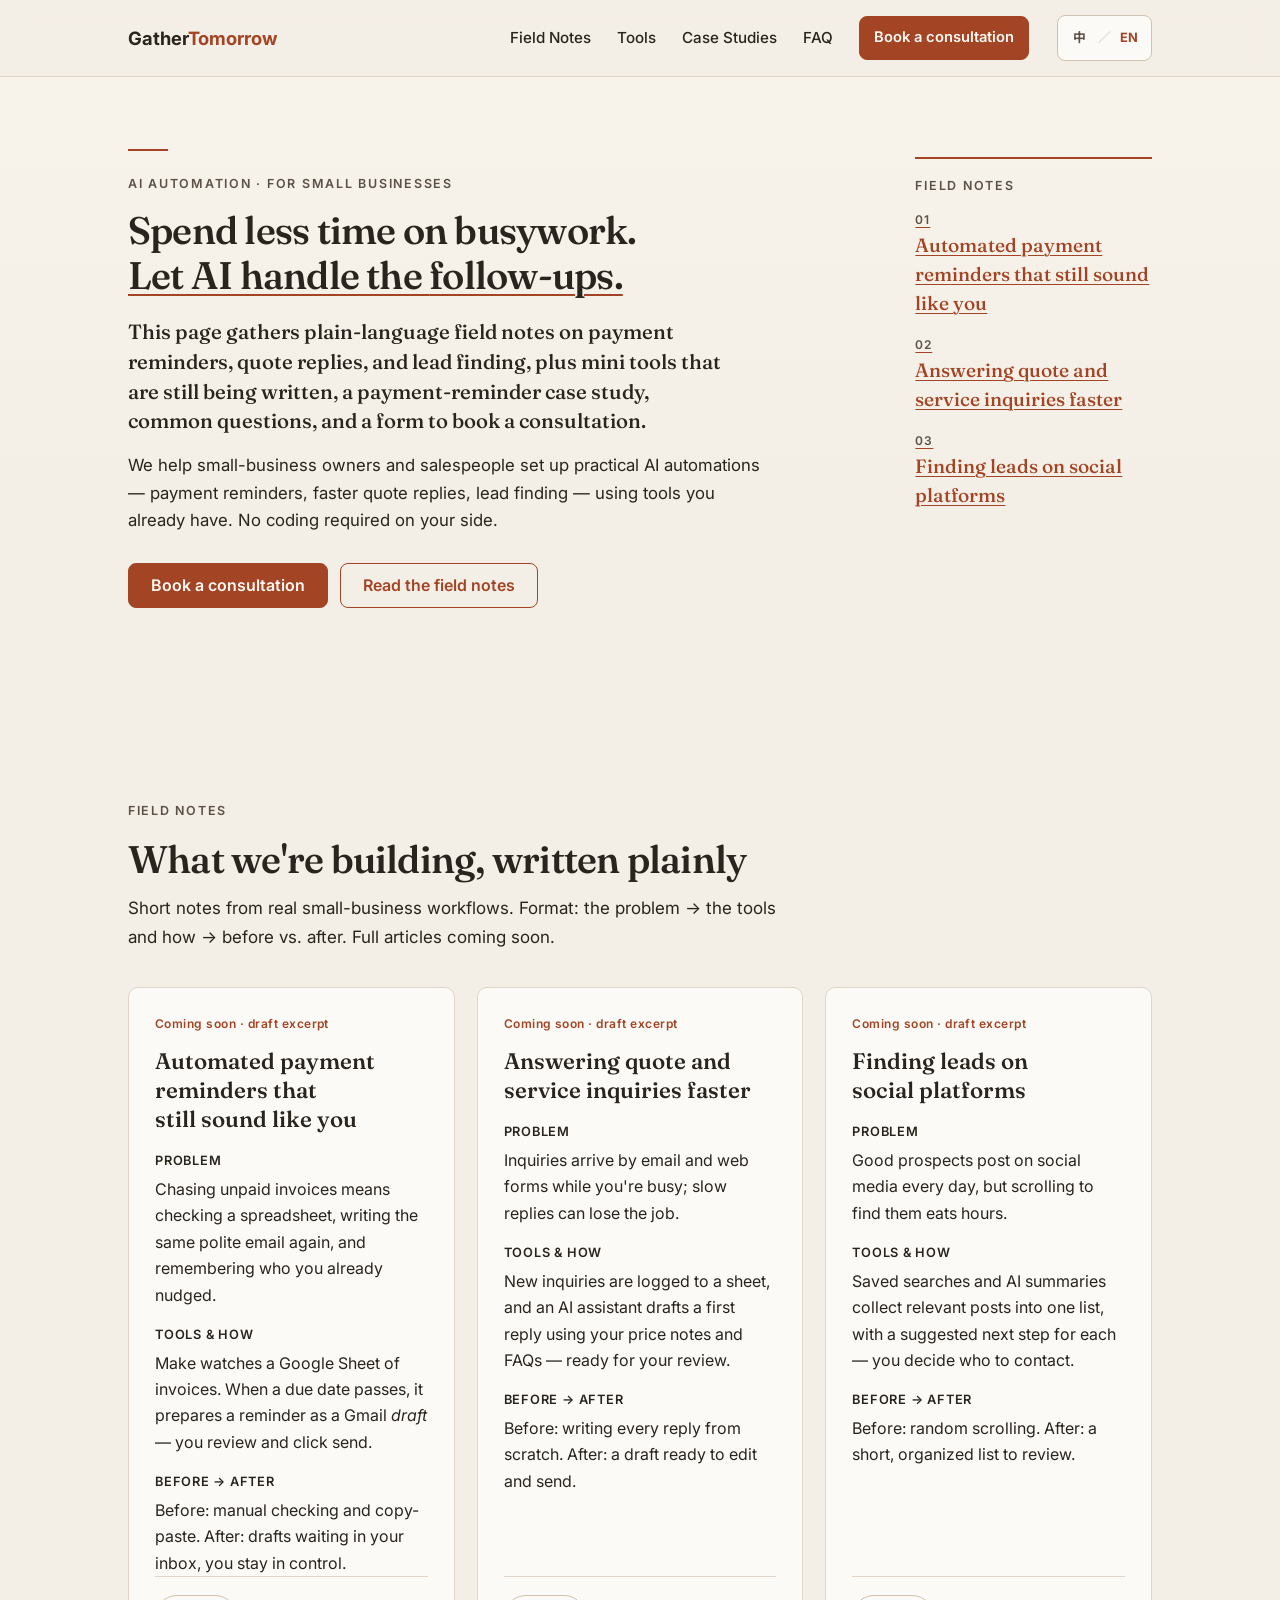
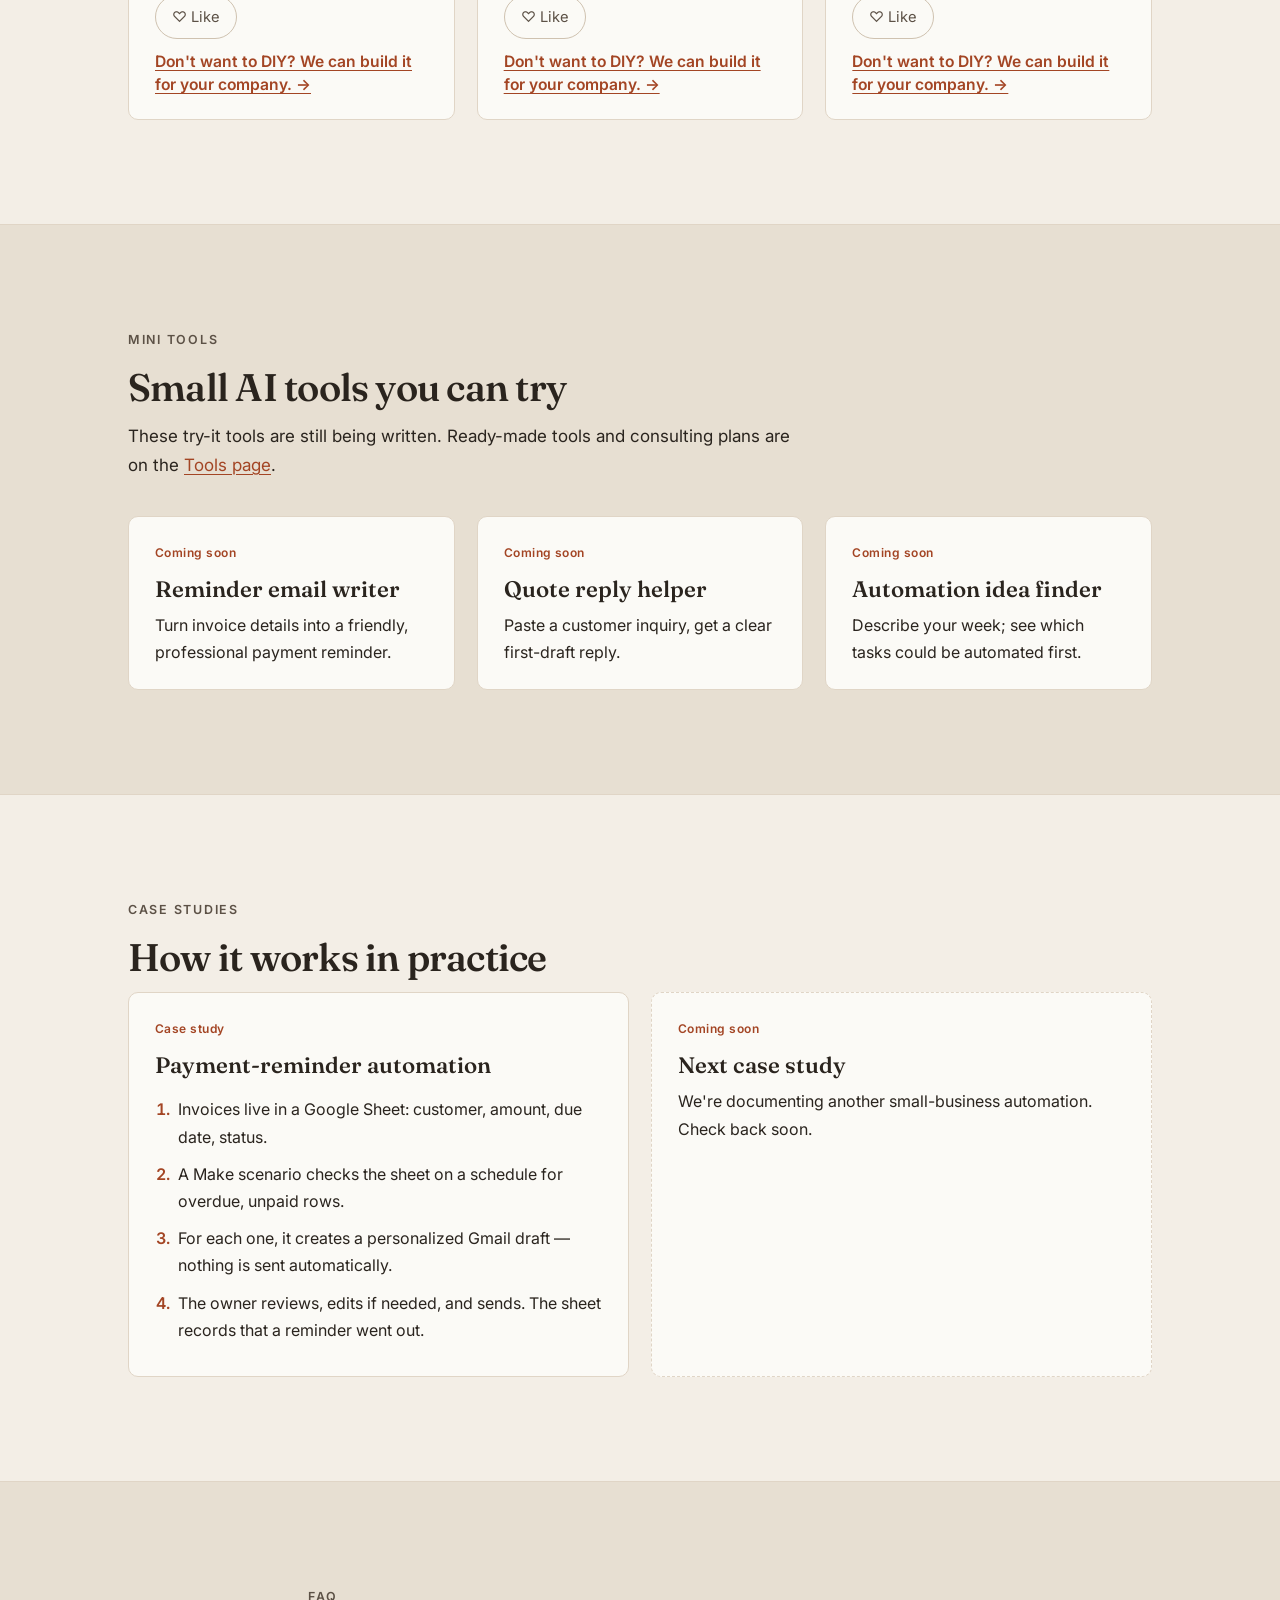
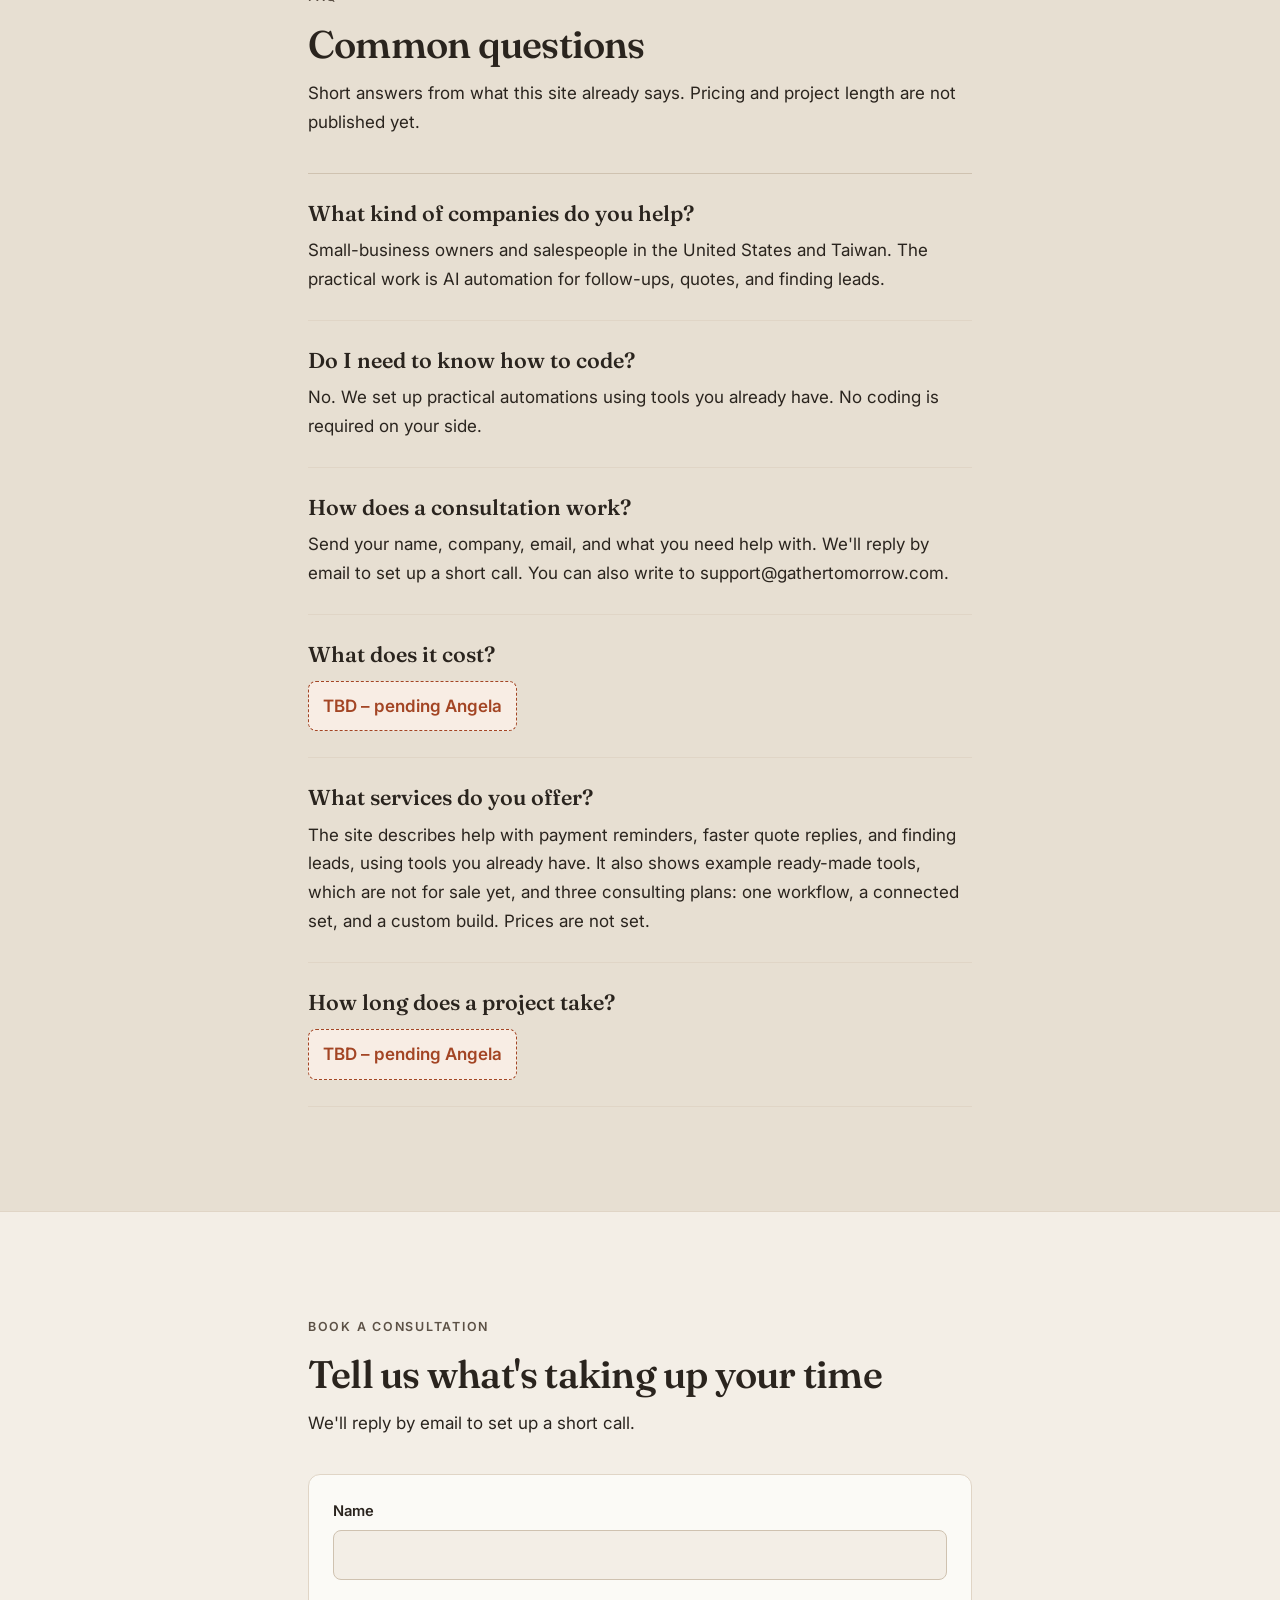
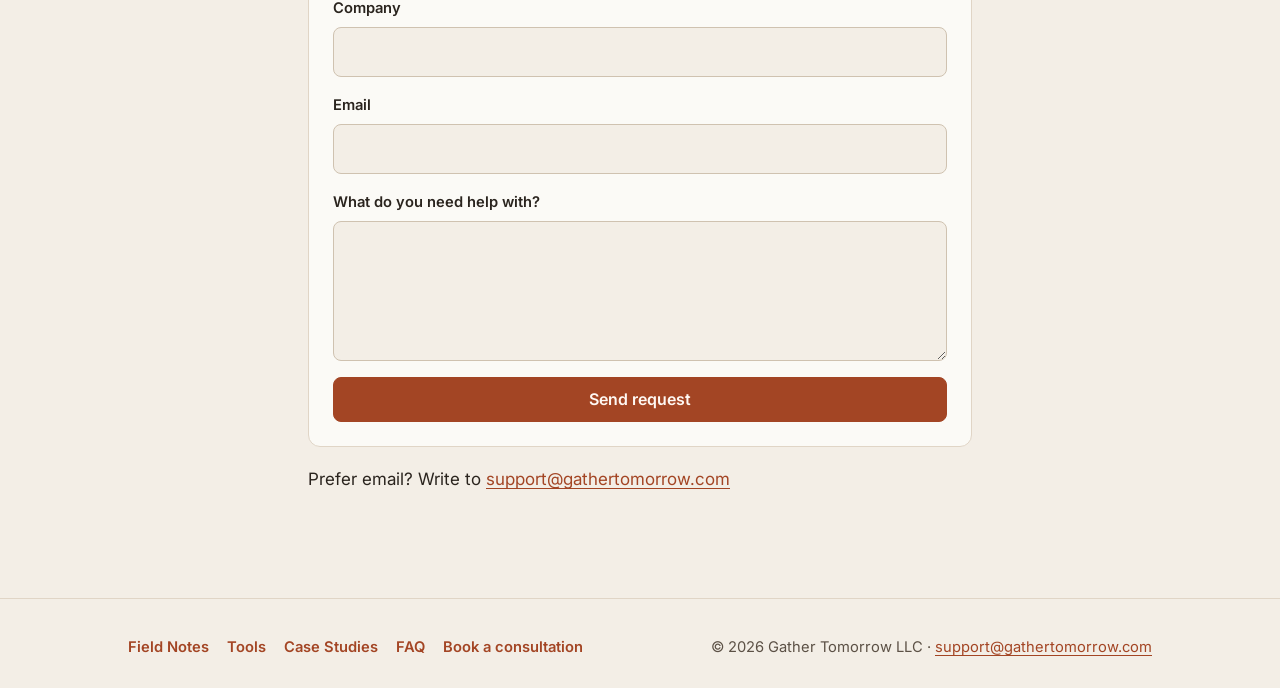
==== commit 68d6bf73: "Redesign the site with a warm editorial palette and GEO basics. Replace the dark theme with cream pa" ====
--- a/index.html
+++ b/index.html
@@ -4,6 +4,7 @@
 <head>
 <meta charset="UTF-8">
 <meta name="viewport" content="width=device-width, initial-scale=1, viewport-fit=cover">
+<meta name="theme-color" content="#F3EEE6">
 <script src="assets/lang.js"></script>
 <title>Gather Tomorrow LLC — Practical AI Automation for Small Businesses</title>
 <meta name="description" content="Gather Tomorrow helps small-business owners and salespeople use AI automation to save time on follow-ups, quotes, and lead finding.">
@@ -53,10 +54,54 @@
       "inLanguage": "en",
       "isPartOf": {"@id": "https://kuankuan0126-stack.github.io/gathertomorrow-site/#website"},
       "about": {"@id": "https://kuankuan0126-stack.github.io/gathertomorrow-site/#organization"}
+    },
+    {
+      "@type": "FAQPage",
+      "@id": "https://kuankuan0126-stack.github.io/gathertomorrow-site/#faq",
+      "url": "https://kuankuan0126-stack.github.io/gathertomorrow-site/#faq",
+      "inLanguage": "en",
+      "isPartOf": {"@id": "https://kuankuan0126-stack.github.io/gathertomorrow-site/#webpage"},
+      "mainEntity": [
+        {
+          "@type": "Question",
+          "name": "What kind of companies do you help?",
+          "acceptedAnswer": {
+            "@type": "Answer",
+            "text": "Small-business owners and salespeople in the United States and Taiwan. The practical work is AI automation for follow-ups, quotes, and finding leads."
+          }
+        },
+        {
+          "@type": "Question",
+          "name": "Do I need to know how to code?",
+          "acceptedAnswer": {
+            "@type": "Answer",
+            "text": "No. We set up practical automations using tools you already have. No coding is required on your side."
+          }
+        },
+        {
+          "@type": "Question",
+          "name": "How does a consultation work?",
+          "acceptedAnswer": {
+            "@type": "Answer",
+            "text": "Send your name, company, email, and what you need help with. We'll reply by email to set up a short call. You can also write to support@gathertomorrow.com."
+          }
+        },
+        {
+          "@type": "Question",
+          "name": "What services do you offer?",
+          "acceptedAnswer": {
+            "@type": "Answer",
+            "text": "The site describes help with payment reminders, faster quote replies, and finding leads, using tools you already have. It also shows example ready-made tools, which are not for sale yet, and three consulting plans: one workflow, a connected set, and a custom build. Prices are not set."
+          }
+        }
+      ]
     }
   ]
 }
 </script>
+<link rel="preconnect" href="https://fonts.googleapis.com">
+<link rel="preconnect" href="https://fonts.gstatic.com" crossorigin>
+<link rel="stylesheet" href="https://fonts.googleapis.com/css2?family=Fraunces:opsz,wght@9..144,500;9..144,600&family=Inter:wght@400;500;600;700&family=Noto+Sans+TC:wght@400;500;600;700&family=Noto+Serif+TC:wght@500;600;700&display=swap">
 <link rel="stylesheet" href="assets/style.css">
 </head>
 <body>
@@ -68,6 +113,7 @@
       <a href="#notes">Field Notes</a>
       <a href="tools/index.html">Tools</a>
       <a href="#cases">Case Studies</a>
+      <a href="#faq">FAQ</a>
       <a href="#book" class="btn btn-sm">Book a consultation</a>
     </nav>
     <div class="nav-tools">
@@ -76,9 +122,8 @@
       </div>
       <label class="nav-toggle">
         <span class="visually-hidden">Menu</span>
-        <input class="nav-check" type="checkbox" aria-controls="site-nav">
-        <svg class="icon-menu" width="18" height="18" viewBox="0 0 18 18" aria-hidden="true" focusable="false"><path d="M2 5h14M2 9h14M2 13h14" fill="none" stroke="currentColor" stroke-width="1.5" stroke-linecap="round"/></svg>
-        <svg class="icon-close" width="18" height="18" viewBox="0 0 18 18" aria-hidden="true" focusable="false"><path d="M4 4l10 10M14 4L4 14" fill="none" stroke="currentColor" stroke-width="1.5" stroke-linecap="round"/></svg>
+        <input class="nav-check" type="checkbox" aria-controls="site-nav" aria-expanded="false">
+        <span class="nav-burger" aria-hidden="true"><span></span><span></span><span></span></span>
       </label>
     </div>
   </div>
@@ -86,29 +131,36 @@
 
 <main id="top">
 <section class="hero">
-  <div class="wrap hero-grid">
-    <h1>Spend less time on busywork.<br><span class="accent">Let AI handle the <span class="keep">follow-ups.</span></span></h1>
-    <p class="lead">We help small-business owners and salespeople set up practical AI automations — payment reminders, faster quote replies, lead finding — using tools you already have. No coding required on your side.</p>
-    <div class="cta-row">
-      <a href="#book" class="btn">Book a consultation</a>
-      <a href="#notes" class="btn btn-ghost">Read the field notes</a>
-    </div>
-    <p class="hero-note">AI automation · for small businesses</p>
-  </div>
-  <div class="hero-rule" aria-hidden="true"></div>
+  <div class="wrap hero-layout">
+    <div class="hero-copy">
+      <span class="mark" aria-hidden="true"></span>
+      <p class="eyebrow">AI automation · for small businesses</p>
+      <h1>Spend less time on busywork.<br><span class="accent">Let AI handle the <span class="keep">follow-ups.</span></span></h1>
+      <p class="page-summary">This page gathers plain-language field notes on payment reminders, quote replies, and lead finding, plus mini tools that are still being written, a payment-reminder case study, common questions, and a form to book a consultation.</p>
+      <p class="lead">We help small-business owners and salespeople set up practical AI automations — payment reminders, faster quote replies, lead finding — using tools you already have. No coding required on your side.</p>
+      <div class="cta-row">
+        <a href="#book" class="btn">Book a consultation</a>
+        <a href="#notes" class="btn btn-ghost">Read the field notes</a>
+      </div>
+    </div>
+    <aside class="hero-index" aria-label="Field notes">
+      <p>Field notes</p>
+      <ol>
+        <li><a href="#note-reminders">Automated payment reminders that still sound like you</a></li>
+        <li><a href="#note-quotes">Answering quote and service inquiries faster</a></li>
+        <li><a href="#note-leads">Finding leads on social platforms</a></li>
+      </ol>
+    </aside>
+  </div>
 </section>
 
 <section id="notes" class="section">
   <div class="wrap">
-    <div class="section-head">
-      <div class="section-title">
-        <h2>What we're building, written plainly</h2>
-        <p class="section-note">Field notes</p>
-      </div>
-      <p class="sub">Short notes from real small-business workflows. Format: the problem → the tools and how → before vs. after. Full articles coming soon.</p>
-    </div>
+    <p class="eyebrow">Field notes</p>
+    <h2>What we're building, written plainly</h2>
+    <p class="sub">Short notes from real small-business workflows. Format: the problem → the tools and how → before vs. after. Full articles coming soon.</p>
     <div class="grid3">
-      <article class="card">
+      <article class="card" id="note-reminders">
         <span class="tag">Coming soon · draft excerpt</span>
         <h3>Automated payment reminders that still sound like you</h3>
         <dl>
@@ -121,7 +173,7 @@
           <a href="#book" class="diy">Don't want to DIY? We can build it for your company. →</a>
         </div>
       </article>
-      <article class="card">
+      <article class="card" id="note-quotes">
         <span class="tag">Coming soon · draft excerpt</span>
         <h3>Answering quote and service inquiries faster</h3>
         <dl>
@@ -134,7 +186,7 @@
           <a href="#book" class="diy">Don't want to DIY? We can build it for your company. →</a>
         </div>
       </article>
-      <article class="card">
+      <article class="card" id="note-leads">
         <span class="tag">Coming soon · draft excerpt</span>
         <h3>Finding leads on social platforms</h3>
         <dl>
@@ -153,13 +205,9 @@
 
 <section id="tools" class="section alt">
   <div class="wrap">
-    <div class="section-head">
-      <div class="section-title">
-        <h2>Small AI tools you can try</h2>
-        <p class="section-note">Mini tools</p>
-      </div>
-      <p class="sub">These try-it tools are still being written. Ready-made tools and consulting plans are on the <a href="tools/index.html">Tools page</a>.</p>
-    </div>
+    <p class="eyebrow">Mini tools</p>
+    <h2>Small AI tools you can try</h2>
+    <p class="sub">These try-it tools are still being written. Ready-made tools and consulting plans are on the <a href="tools/index.html">Tools page</a>.</p>
     <div class="grid3">
       <div class="card tool"><span class="tag">Coming soon</span><h3>Reminder email writer</h3><p>Turn invoice details into a friendly, professional payment reminder.</p></div>
       <div class="card tool"><span class="tag">Coming soon</span><h3>Quote reply helper</h3><p>Paste a customer inquiry, get a clear first-draft reply.</p></div>
@@ -170,12 +218,8 @@
 
 <section id="cases" class="section">
   <div class="wrap">
-    <div class="section-head">
-      <div class="section-title">
-        <h2>How it works in practice</h2>
-        <p class="section-note">Case studies</p>
-      </div>
-    </div>
+    <p class="eyebrow">Case studies</p>
+    <h2>How it works in practice</h2>
     <div class="grid2">
       <article class="card case">
         <span class="tag">Case study</span>
@@ -196,15 +240,47 @@
   </div>
 </section>
 
-<section id="book" class="section alt">
+<!-- FAQPage JSON-LD lists only questions with published answers.
+     Pricing and project length are visible placeholders and are left out of the schema. -->
+<section id="faq" class="section alt">
   <div class="wrap narrow">
-    <div class="section-head">
-      <div class="section-title">
-        <h2>Tell us what's taking up your time</h2>
-        <p class="section-note">Book a consultation</p>
-      </div>
-      <p class="sub">We'll reply by email to set up a short call.</p>
-    </div>
+    <p class="eyebrow">FAQ</p>
+    <h2>Common questions</h2>
+    <p class="sub">Short answers from what this site already says. Pricing and project length are not published yet.</p>
+    <div class="faq-list">
+      <article class="faq-item">
+        <h3>What kind of companies do you help?</h3>
+        <p>Small-business owners and salespeople in the United States and Taiwan. The practical work is AI automation for follow-ups, quotes, and finding leads.</p>
+      </article>
+      <article class="faq-item">
+        <h3>Do I need to know how to code?</h3>
+        <p>No. We set up practical automations using tools you already have. No coding is required on your side.</p>
+      </article>
+      <article class="faq-item">
+        <h3>How does a consultation work?</h3>
+        <p>Send your name, company, email, and what you need help with. We'll reply by email to set up a short call. You can also write to support@gathertomorrow.com.</p>
+      </article>
+      <article class="faq-item">
+        <h3>What does it cost?</h3>
+        <p class="faq-pending">TBD – pending Angela</p>
+      </article>
+      <article class="faq-item">
+        <h3>What services do you offer?</h3>
+        <p>The site describes help with payment reminders, faster quote replies, and finding leads, using tools you already have. It also shows example ready-made tools, which are not for sale yet, and three consulting plans: one workflow, a connected set, and a custom build. Prices are not set.</p>
+      </article>
+      <article class="faq-item">
+        <h3>How long does a project take?</h3>
+        <p class="faq-pending">TBD – pending Angela</p>
+      </article>
+    </div>
+  </div>
+</section>
+
+<section id="book" class="section">
+  <div class="wrap narrow">
+    <p class="eyebrow">Book a consultation</p>
+    <h2>Tell us what's taking up your time</h2>
+    <p class="sub">We'll reply by email to set up a short call.</p>
 
     <!-- ============================================================
          TALLY FORM EMBED GOES HERE
@@ -216,9 +292,9 @@
          <script async src="https://tally.so/widgets/embed.js"></script>
          ============================================================ -->
     <form class="form" action="mailto:support@gathertomorrow.com" method="post" enctype="text/plain">
-      <label>Name<input name="name" required autocomplete="name"></label>
+      <label>Name<input name="name" autocomplete="name" required></label>
       <label>Company<input name="company" autocomplete="organization"></label>
-      <label>Email<input type="email" name="email" required autocomplete="email"></label>
+      <label>Email<input type="email" name="email" autocomplete="email" required></label>
       <label>What do you need help with?<textarea name="message" rows="4"></textarea></label>
       <button class="btn" type="submit">Send request</button>
     </form>
@@ -227,6 +303,18 @@
 </section>
 </main>
 
-<footer class="footer"><div class="wrap">© 2026 Gather Tomorrow LLC · <a href="mailto:support@gathertomorrow.com">support@gathertomorrow.com</a></div></footer>
+<footer class="footer">
+  <div class="wrap footer-inner">
+    <nav aria-label="Footer">
+      <a href="#notes">Field Notes</a>
+      <a href="tools/index.html">Tools</a>
+      <a href="#cases">Case Studies</a>
+      <a href="#faq">FAQ</a>
+      <a href="#book">Book a consultation</a>
+    </nav>
+    <p>© 2026 Gather Tomorrow LLC · <a href="mailto:support@gathertomorrow.com">support@gathertomorrow.com</a></p>
+  </div>
+</footer>
+<script src="assets/nav.js"></script>
 </body>
 </html>
--- a/assets/style.css
+++ b/assets/style.css
@@ -1,156 +1,787 @@
-:root{
-  --bg:#070b14;--bg2:#0c1220;--card:#101829;--line:rgba(120,160,255,.08);--text:#e6ecf5;--muted:#93a1b8;--accent:#3ee6c1;--accent2:#5b8cff;
-  --ink:#04101a;--disabled:#1c2636;
-  --space-1:4px;--space-2:8px;--space-3:12px;--space-4:16px;--space-5:24px;--space-6:32px;--space-7:48px;--space-8:64px;--space-9:96px;--space-10:128px;
-  --ease:cubic-bezier(0.16,1,0.3,1);
-  color-scheme:dark;
-}
-@font-face{
-  font-family:"Instrument Sans";
-  src:url("fonts/instrument-sans-latin.woff2") format("woff2");
-  font-weight:400 700;font-style:normal;font-display:swap;
-  unicode-range:U+0000-00FF,U+0131,U+0152-0153,U+02BB-02BC,U+02C6,U+02DA,U+02DC,U+0304,U+0308,U+0329,U+2000-206F,U+20AC,U+2122,U+2191,U+2193,U+2212,U+2215,U+FEFF,U+FFFD;
-}
-@font-face{
-  font-family:"Instrument Sans";
-  src:url("fonts/instrument-sans-latin-italic.woff2") format("woff2");
-  font-weight:400 700;font-style:italic;font-display:swap;
-  unicode-range:U+0000-00FF,U+0131,U+0152-0153,U+02BB-02BC,U+02C6,U+02DA,U+02DC,U+0304,U+0308,U+0329,U+2000-206F,U+20AC,U+2122,U+2191,U+2193,U+2212,U+2215,U+FEFF,U+FFFD;
-}
-*{box-sizing:border-box;margin:0;padding:0}
-html{scroll-behavior:smooth;scrollbar-color:rgba(120,160,255,.4) var(--bg)}
-body{
-  font-family:"Instrument Sans","PingFang TC","Microsoft JhengHei","Noto Sans TC","Noto Sans CJK TC","WenQuanYi Micro Hei","Droid Sans Fallback",sans-serif;
-  background:var(--bg);color:var(--text);line-height:1.7;font-size:1.0625rem;font-weight:500;
-  -webkit-font-smoothing:antialiased;text-wrap:pretty;
-}
-:lang(zh-Hant) body{line-height:1.85;font-weight:400}
-::selection{background:rgba(62,230,193,.28);color:var(--text)}
-a{color:var(--accent);text-decoration:underline;text-decoration-thickness:1px;text-underline-offset:3px}
-img{max-width:100%;height:auto}
-.visually-hidden{position:absolute;width:1px;height:1px;padding:0;margin:-1px;overflow:hidden;clip:rect(0,0,0,0);white-space:nowrap;border:0}
-.skip{position:absolute;left:max(16px,env(safe-area-inset-left));top:8px;z-index:30;transform:translateY(-160%);background:var(--accent);color:var(--ink)!important;text-decoration:none;font-weight:650;padding:8px 14px;border-radius:8px}
-.skip:focus{transform:none}
-.wrap{max-width:1120px;margin:0 auto;padding:0 max(24px,env(safe-area-inset-right)) 0 max(24px,env(safe-area-inset-left))}
-.narrow{max-width:640px}
-.nav{position:sticky;top:0;z-index:10;background:rgba(7,11,20,.92);backdrop-filter:blur(12px);border-bottom:1px solid var(--line)}
-.nav-row{display:flex;align-items:center;gap:28px;min-height:72px}
-.logo{font-family:Inter,system-ui,-apple-system,"Segoe UI",Roboto,"PingFang TC","Microsoft JhengHei","Noto Sans TC",sans-serif;font-weight:700;font-size:1.15rem;color:var(--text);text-decoration:none;letter-spacing:0;flex:0 0 auto}
-.logo span{color:var(--accent)}
-.nav-panel{display:flex;align-items:center;gap:8px 22px;margin-left:auto}
-.nav-panel a:not(.btn){color:var(--muted);font-size:.95rem;font-weight:550;text-decoration:none;min-height:44px;display:inline-flex;align-items:center;padding:6px 0}
-.nav-panel a:not(.btn):hover{color:var(--text)}
-.nav-panel a[aria-current="page"]{color:var(--text)}
-.nav-tools{display:flex;align-items:center;gap:12px;flex:0 0 auto}
-.nav-toggle{display:none;position:relative;width:44px;height:44px;align-items:center;justify-content:center;color:var(--text);border:1px solid rgba(120,160,255,.28);border-radius:8px;background:transparent;cursor:pointer}
-.nav-toggle .nav-check{position:absolute;inset:0;width:100%;height:100%;margin:0;opacity:0;cursor:pointer}
-.nav-toggle:has(.nav-check:focus-visible){outline:2px solid var(--accent);outline-offset:3px}
-.icon-close{display:none}
-.nav-toggle:has(.nav-check:checked) .icon-menu{display:none}
-.nav-toggle:has(.nav-check:checked) .icon-close{display:block}
-.lang-toggle{display:inline-flex;align-items:center;flex:0 0 auto;border:1px solid rgba(120,160,255,.28);border-radius:8px;padding:0 6px;min-height:44px;font-size:.8rem;line-height:1;letter-spacing:.02em}
-.lang-toggle .lang-link{color:var(--muted);font-weight:700;text-decoration:none;min-width:44px;min-height:44px;display:inline-flex;align-items:center;justify-content:center}
-.lang-toggle .lang-link[aria-current="true"]{color:var(--accent)}
-.lang-toggle span{color:var(--muted)}
-:focus-visible{outline:2px solid var(--accent);outline-offset:3px}
-.btn{display:inline-flex;align-items:center;justify-content:center;min-height:44px;background-color:var(--accent);background-image:linear-gradient(100deg,var(--accent) 0%,var(--accent2) 55%,var(--accent) 120%);background-size:160% 100%;background-position:0% 50%;color:var(--ink)!important;font-weight:650;padding:12px 22px;border-radius:8px;border:0;cursor:pointer;font-size:1rem;font-family:inherit;text-align:center;text-decoration:none;box-shadow:0 10px 24px rgba(7,11,20,.35);transition:background-position 220ms var(--ease),box-shadow 180ms var(--ease),border-color 180ms var(--ease),background-color 180ms var(--ease)}
-.btn:disabled,.btn[disabled]{background-image:none;background-color:var(--disabled);color:var(--muted)!important;cursor:not-allowed;box-shadow:none}
-.btn-sm{padding:7px 14px;font-size:.9rem;min-height:44px}
-.btn-ghost{background-image:none;background-color:transparent;border:1px solid var(--accent);color:var(--accent)!important;box-shadow:none}
-@media (hover:hover){
-  .btn:hover{background-position:100% 50%;box-shadow:0 14px 28px rgba(7,11,20,.48)}
-  .btn:disabled:hover,.btn[disabled]:hover{background-position:0 0;box-shadow:none}
-  .btn-ghost:hover{background-color:rgba(62,230,193,.08);background-position:0 0;box-shadow:none}
-}
-.btn:active{transform:translateY(1px)}
-.btn:disabled:active,.btn[disabled]:active{transform:none}
-.hero{position:relative;padding:112px 0 96px;overflow:hidden}
-.hero-compact{padding:80px 0 48px}
-.hero::before{content:"";position:absolute;inset:0;pointer-events:none;background-image:linear-gradient(var(--line) 1px,transparent 1px),linear-gradient(90deg,var(--line) 1px,transparent 1px);background-size:72px 72px;mask-image:linear-gradient(180deg,#000 0%,transparent 80%);-webkit-mask-image:linear-gradient(180deg,#000 0%,transparent 80%)}
-.hero-rule{position:absolute;left:0;right:0;bottom:0;height:1px;background:linear-gradient(90deg,transparent,var(--accent) 20%,var(--accent2) 80%,transparent);transform-origin:0 50%;animation:rule-in 640ms var(--ease) both}
-@keyframes rule-in{from{transform:scaleX(0)}to{transform:scaleX(1)}}
-.hero-grid{position:relative}
-.hero-grid h1{margin-bottom:var(--space-5);max-width:18em}
-.hero-note{color:var(--muted);font-size:.95rem;line-height:1.5;font-weight:550;max-width:42ch;margin-top:var(--space-6)}
-h1{font-size:clamp(2.5rem,5.2vw,4rem);line-height:1.05;letter-spacing:-.03em;font-weight:600;text-wrap:balance;hyphens:none}
-.keep{white-space:nowrap}
-:lang(zh-Hant) h1{letter-spacing:0;line-height:1.28;font-weight:600}
-.accent{color:var(--accent)}
-.lead{font-size:1.2rem;line-height:1.65;color:var(--muted);max-width:62ch;margin-bottom:var(--space-6)}
-:lang(zh-Hant) .lead{line-height:1.8}
-.cta-row{display:flex;gap:14px;flex-wrap:wrap}
-.section{padding:var(--space-9) 0}
-.alt{background:rgba(12,18,32,.72);border-top:1px solid var(--line);border-bottom:1px solid var(--line)}
-.section-head{margin-bottom:var(--space-7);padding-bottom:var(--space-5);border-bottom:1px solid var(--line);display:grid;gap:var(--space-3)}
-.section-title{display:flex;align-items:baseline;justify-content:space-between;gap:var(--space-5)}
-.section-note{color:var(--muted);font-size:.95rem;font-weight:550;line-height:1.4;flex:0 0 auto}
-h2{font-size:clamp(1.7rem,2.6vw,2.25rem);line-height:1.2;letter-spacing:-.022em;font-weight:600;text-wrap:balance}
-h3{font-size:1.3rem;line-height:1.35;font-weight:600;letter-spacing:-.015em;margin:14px 0 8px;text-wrap:balance}
-:lang(zh-Hant) h2,:lang(zh-Hant) h3{letter-spacing:0;line-height:1.45}
-.sub{color:var(--muted);max-width:65ch;margin:0}
-.grid3,.grid2{display:grid;gap:var(--space-5)}
-.grid3{grid-template-columns:1fr}
-.grid2{grid-template-columns:1fr}
-.card{background:var(--card);border:1px solid rgba(120,160,255,.15);border-radius:12px;padding:28px 28px 24px;display:flex;flex-direction:column;min-width:0;box-shadow:0 16px 36px rgba(7,11,20,.28);transition:border-color 180ms var(--ease),box-shadow 180ms var(--ease)}
-@media (hover:hover){
-  .card:hover{border-color:rgba(62,230,193,.55);box-shadow:0 20px 40px rgba(7,11,20,.42)}
-}
-.tag{align-self:flex-start;font-size:.8rem;font-weight:650;letter-spacing:.01em;color:var(--accent)}
-dl dt{color:var(--accent2);font-size:.8125rem;font-weight:650;margin-top:20px}
-dl dt:first-of-type{margin-top:8px}
-dl dd{color:var(--muted);font-size:1rem;line-height:1.65;margin-top:4px}
-.card p,.case ol{color:var(--muted)}
-.case ol{list-style:none;margin:16px 0 0;padding:0;counter-reset:step}
-.case li{counter-increment:step;position:relative;margin:0 0 0 11px;padding:0 0 18px 28px;border-left:1px solid rgba(120,160,255,.28);line-height:1.6}
-.case li:last-child{border-left-color:transparent;padding-bottom:0}
-.case li::before{content:counter(step);position:absolute;left:-12px;top:0;width:22px;height:22px;border-radius:50%;display:grid;place-items:center;background:var(--card);border:1px solid rgba(62,230,193,.55);color:var(--accent);font-size:.75rem;font-weight:700}
-.card.muted{box-shadow:none;border-style:dashed}
-.card-foot{margin-top:auto;padding-top:20px;border-top:1px solid var(--line);display:flex;flex-direction:column;gap:12px}
-.like{align-self:flex-start;background:transparent;border:1px solid rgba(120,160,255,.28);color:var(--muted);border-radius:999px;min-height:44px;padding:0 16px;cursor:not-allowed;font:inherit;font-size:.9rem}
-.diy{font-weight:650;font-size:.95rem;line-height:1.45}
-.form{display:grid;gap:18px}
-.form label{display:grid;gap:8px;font-size:.95rem;font-weight:600;color:var(--text)}
-.form input,.form textarea{background:var(--bg);border:1px solid rgba(120,160,255,.28);border-radius:8px;padding:12px 14px;color:var(--text);font:inherit;font-size:1rem;line-height:1.5;caret-color:var(--accent);min-height:48px;width:100%}
-.form textarea{min-height:140px;resize:vertical}
-.form input:focus,.form textarea:focus{outline:2px solid var(--accent);outline-offset:2px;border-color:var(--accent)}
-.fallback{margin-top:18px;color:var(--muted)}
-.notice{border:1px dashed rgba(62,230,193,.45);background:rgba(62,230,193,.06);border-radius:12px;padding:16px 18px;margin:0 0 28px;color:var(--muted);max-width:75ch}
-.notice strong{color:var(--text);font-weight:650}
-.price,.card p.price{margin-top:20px;font-variant-numeric:tabular-nums;color:var(--accent);font-size:1rem;font-weight:650}
-.price-label{color:var(--muted);margin-right:8px;font-size:.8125rem;font-weight:600;letter-spacing:.01em}
-.stripe-slot{margin-top:auto;border:1px dashed rgba(120,160,255,.45);border-radius:8px;padding:14px;background:rgba(7,11,20,.45);display:flex;flex-direction:column;gap:6px}
-.slot-label{font-size:.75rem;font-weight:650;letter-spacing:.02em;color:var(--accent2)}
-.stripe-slot code{font-family:ui-monospace,"Cascadia Mono","Segoe UI Mono",monospace;color:var(--accent);font-size:.8rem;line-height:1.45}
-.slot-help,.buy-note{color:var(--muted);font-size:.85rem;line-height:1.5}
-.buy{width:100%;margin-top:14px}
-.buy-note{margin-top:8px}
-.card .plan-link{margin-top:auto;align-self:flex-start}
-.footer{padding:32px 0 calc(32px + env(safe-area-inset-bottom));color:var(--muted);font-size:.9rem;border-top:1px solid var(--line)}
-.footer a{font-weight:600}
-@media (min-width:900px){
-  .grid2{grid-template-columns:1fr 1fr}
-}
-@media (min-width:1040px){
-  .grid3{grid-template-columns:repeat(3,minmax(0,1fr))}
-}
-@media (max-width:959px){
-  .nav-row{flex-wrap:wrap;gap:0 12px;min-height:64px;padding-top:8px;padding-bottom:8px}
-  .logo{margin-right:auto}
-  .nav-panel{display:none;flex-basis:100%;flex-direction:column;align-items:stretch;gap:2px;margin:8px 0 4px;padding-top:8px;border-top:1px solid var(--line);order:5}
-  .nav-row:has(.nav-check:checked) .nav-panel{display:flex}
-  .nav-panel .btn{width:100%;margin-top:8px}
-  .nav-toggle{display:inline-flex}
-  .hero{padding:72px 0 64px}
-  .hero-compact{padding:56px 0 36px}
-  .section{padding:var(--space-8) 0}
-  .section-title{flex-direction:column;align-items:flex-start;gap:6px}
-  .cta-row{flex-direction:column;align-items:stretch}
-  .cta-row .btn{width:100%}
-  h1{font-size:clamp(2.15rem,11vw,2.8rem)}
-}
-@media (prefers-reduced-motion:reduce){
-  html{scroll-behavior:auto}
-  .hero-rule{animation:none;transform:none}
-  .btn,.card{transition:none}
-  .btn:active{transform:none}
-}
+/* Gather Tomorrow — warm editorial theme.
+   One accent: terracotta. Cream paper, warm charcoal ink.
+   Headings: Fraunces (Latin) and Noto Serif TC. Body: Inter and Noto Sans TC.
+   The wordmark stays in Inter. */
+:root {
+  --bg: #F3EEE6;
+  --bg-top: #F7F3EB;
+  --bg-raised: #FBFAF6;
+  --bg-alt: #E7DFD2;
+  --text: #2A241E;
+  --muted: #5C5146;
+  --accent: #A34524;
+  --on-accent: #FFF8F3;
+  --line: #E0D5C6;
+  --line-strong: #CFC2B0;
+  --pending-bg: #F8EDE4;
+  --space-1: 4px;
+  --space-2: 8px;
+  --space-3: 12px;
+  --space-4: 16px;
+  --space-5: 24px;
+  --space-6: 32px;
+  --space-7: 48px;
+  --space-8: 72px;
+  --space-9: 104px;
+  color-scheme: light;
+  --sans: Inter, "Noto Sans TC", "PingFang TC", "Microsoft JhengHei", "Noto Sans CJK TC", sans-serif;
+  --serif: Fraunces, "Noto Serif TC", "Iowan Old Style", Palatino, Georgia, serif;
+  --serif-tc: "Noto Serif TC", Fraunces, "Iowan Old Style", Palatino, Georgia, serif;
+  --sans-tc: "Noto Sans TC", Inter, "PingFang TC", "Microsoft JhengHei", "Noto Sans CJK TC", sans-serif;
+}
+
+* { box-sizing: border-box; margin: 0; padding: 0; }
+
+html { scroll-behavior: smooth; }
+
+body {
+  font-family: var(--sans);
+  background: var(--bg);
+  color: var(--text);
+  line-height: 1.7;
+  font-size: 1.0625rem;
+  font-weight: 400;
+  -webkit-font-smoothing: antialiased;
+  text-rendering: optimizeLegibility;
+}
+
+:lang(zh-Hant) body {
+  font-family: var(--sans-tc);
+  line-height: 1.85;
+}
+
+::selection { background: #F0D3C4; color: var(--text); }
+
+img { max-width: 100%; height: auto; }
+
+a {
+  color: var(--accent);
+  text-decoration-thickness: 1px;
+  text-underline-offset: 3px;
+}
+
+a:hover { text-decoration-thickness: 2px; }
+
+:focus-visible {
+  outline: 2px solid var(--text);
+  outline-offset: 3px;
+}
+
+.visually-hidden {
+  position: absolute;
+  width: 1px;
+  height: 1px;
+  padding: 0;
+  margin: -1px;
+  overflow: hidden;
+  clip: rect(0 0 0 0);
+  white-space: nowrap;
+  border: 0;
+}
+
+.skip {
+  position: absolute;
+  left: max(16px, env(safe-area-inset-left));
+  top: 8px;
+  z-index: 40;
+  transform: translateY(-160%);
+  background: var(--accent);
+  color: var(--on-accent);
+  text-decoration: none;
+  font-weight: 600;
+  padding: 8px 14px;
+  border-radius: 8px;
+}
+
+.skip:focus {
+  transform: none;
+  outline-color: var(--text);
+}
+
+.wrap {
+  max-width: 1080px;
+  margin: 0 auto;
+  padding: 0 max(28px, env(safe-area-inset-right)) 0 max(28px, env(safe-area-inset-left));
+}
+
+.narrow { max-width: 720px; }
+
+[id] { scroll-margin-top: 96px; }
+
+/* Header */
+.nav {
+  position: sticky;
+  top: 0;
+  z-index: 20;
+  background: rgba(243, 238, 230, 0.92);
+  backdrop-filter: blur(12px);
+  border-bottom: 1px solid var(--line);
+}
+
+.nav-row {
+  display: flex;
+  align-items: center;
+  gap: 28px;
+  min-height: 76px;
+}
+
+.logo {
+  font-family: Inter, "Noto Sans TC", sans-serif;
+  font-weight: 700;
+  font-size: 1.15rem;
+  color: var(--text);
+  text-decoration: none;
+  letter-spacing: 0;
+  flex: 0 0 auto;
+  white-space: nowrap;
+  line-height: 1;
+}
+
+.logo span { color: var(--accent); }
+
+.nav-panel {
+  display: flex;
+  align-items: center;
+  gap: 8px 26px;
+  margin-left: auto;
+}
+
+.nav-panel a:not(.btn) {
+  color: var(--text);
+  font-size: 0.95rem;
+  font-weight: 500;
+  text-decoration: none;
+  min-height: 44px;
+  display: inline-flex;
+  align-items: center;
+}
+
+.nav-panel a:not(.btn):hover { color: var(--accent); }
+
+.nav-panel a[aria-current="page"] {
+  color: var(--accent);
+  text-decoration: underline;
+  text-underline-offset: 4px;
+}
+
+.nav-tools {
+  display: flex;
+  align-items: center;
+  gap: 10px;
+  flex: 0 0 auto;
+}
+
+.nav-toggle {
+  display: none;
+  position: relative;
+  width: 44px;
+  height: 44px;
+  align-items: center;
+  justify-content: center;
+  color: var(--text);
+  border: 1px solid var(--line-strong);
+  border-radius: 8px;
+  background: var(--bg-raised);
+  cursor: pointer;
+}
+
+.nav-check {
+  position: absolute;
+  inset: 0;
+  width: 100%;
+  height: 100%;
+  margin: 0;
+  opacity: 0;
+  cursor: pointer;
+}
+
+.nav-toggle:has(.nav-check:focus-visible) {
+  outline: 2px solid var(--text);
+  outline-offset: 3px;
+}
+
+.nav-burger {
+  position: relative;
+  width: 16px;
+  height: 12px;
+  display: block;
+}
+
+.nav-burger span {
+  position: absolute;
+  left: 0;
+  right: 0;
+  height: 1.5px;
+  background: currentColor;
+  border-radius: 1px;
+}
+
+.nav-burger span:nth-child(1) { top: 0; }
+.nav-burger span:nth-child(2) { top: 5.25px; }
+.nav-burger span:nth-child(3) { top: 10.5px; }
+
+.nav-toggle:has(.nav-check:checked) .nav-burger span:nth-child(1) {
+  top: 5.25px;
+  transform: rotate(45deg);
+}
+
+.nav-toggle:has(.nav-check:checked) .nav-burger span:nth-child(2) { opacity: 0; }
+
+.nav-toggle:has(.nav-check:checked) .nav-burger span:nth-child(3) {
+  top: 5.25px;
+  transform: rotate(-45deg);
+}
+
+.lang-toggle {
+  display: inline-flex;
+  align-items: center;
+  border: 1px solid var(--line-strong);
+  border-radius: 8px;
+  padding: 0 4px;
+  min-height: 44px;
+  background: var(--bg-raised);
+  font-size: 0.8rem;
+  line-height: 1;
+  letter-spacing: 0.02em;
+}
+
+.lang-toggle .lang-link {
+  color: var(--muted);
+  font-weight: 700;
+  text-decoration: none;
+  min-width: 36px;
+  min-height: 44px;
+  display: inline-flex;
+  align-items: center;
+  justify-content: center;
+}
+
+.lang-toggle .lang-link[aria-current="true"] { color: var(--accent); }
+
+.lang-toggle span { color: var(--line-strong); }
+
+/* Buttons */
+.btn {
+  display: inline-flex;
+  align-items: center;
+  justify-content: center;
+  min-height: 44px;
+  background: var(--accent);
+  color: var(--on-accent);
+  font-family: var(--sans);
+  font-weight: 600;
+  padding: 12px 22px;
+  border-radius: 8px;
+  border: 1px solid var(--accent);
+  cursor: pointer;
+  font-size: 1rem;
+  text-align: center;
+  text-decoration: none;
+  line-height: 1.2;
+}
+
+:lang(zh-Hant) .btn { font-family: var(--sans-tc); }
+
+.btn:hover {
+  background: color-mix(in srgb, var(--accent) 86%, var(--text));
+  border-color: color-mix(in srgb, var(--accent) 86%, var(--text));
+  text-decoration: none;
+  color: var(--on-accent);
+}
+
+.btn:disabled,
+.btn[disabled] {
+  background: #E4DCD0;
+  border-color: #E4DCD0;
+  color: #5C5146;
+  cursor: not-allowed;
+}
+
+.btn-sm { padding: 8px 14px; font-size: 0.92rem; }
+
+.btn-ghost {
+  background: transparent;
+  color: var(--accent);
+}
+
+.btn-ghost:hover {
+  background: color-mix(in srgb, var(--accent) 8%, transparent);
+  color: var(--accent);
+  border-color: var(--accent);
+}
+
+/* Hero */
+.hero { padding: 72px 0 88px; background: linear-gradient(180deg, var(--bg-top) 0%, var(--bg) 72%); }
+
+.hero-compact { padding: 64px 0 36px; }
+
+.hero-layout {
+  display: grid;
+  grid-template-columns: minmax(0, 1.7fr) minmax(210px, 0.55fr);
+  gap: 40px 56px;
+  align-items: start;
+}
+
+.mark {
+  display: block;
+  width: 40px;
+  height: 2px;
+  background: var(--accent);
+  margin-bottom: 22px;
+}
+
+.eyebrow {
+  font-family: var(--sans);
+  font-size: 0.78rem;
+  font-weight: 600;
+  letter-spacing: 0.14em;
+  text-transform: uppercase;
+  color: var(--muted);
+  margin-bottom: 14px;
+}
+
+:lang(zh-Hant) .eyebrow {
+  font-family: var(--sans-tc);
+  letter-spacing: 0.08em;
+  text-transform: none;
+  font-size: 0.95rem;
+}
+
+h1, h2, h3 {
+  font-family: var(--serif);
+  font-weight: 560;
+  font-optical-sizing: auto;
+  text-wrap: balance;
+}
+
+:lang(zh-Hant) h1,
+:lang(zh-Hant) h2,
+:lang(zh-Hant) h3,
+:lang(zh-Hant) .page-summary,
+:lang(zh-Hant) .hero-index a {
+  font-family: var(--serif-tc);
+  font-weight: 600;
+  letter-spacing: 0;
+  text-wrap: balance;
+}
+
+h1 {
+  font-size: clamp(2.15rem, 3vw, 2.85rem);
+  line-height: 1.16;
+  letter-spacing: -0.02em;
+  margin-bottom: 20px;
+  max-width: 20em;
+  color: var(--text);
+  hyphens: manual;
+}
+
+:lang(zh-Hant) h1 {
+  line-height: 1.32;
+  max-width: 14em;
+  letter-spacing: 0;
+}
+
+h1 .accent {
+  color: inherit;
+  text-decoration: underline;
+  text-decoration-color: var(--accent);
+  text-decoration-thickness: 2px;
+  text-underline-offset: 0.14em;
+}
+
+.keep { white-space: nowrap; }
+
+.page-summary {
+  font-family: var(--serif);
+  font-weight: 500;
+  font-size: 1.28rem;
+  line-height: 1.45;
+  color: var(--text);
+  max-width: 38rem;
+  margin: 0 0 16px;
+  text-wrap: pretty;
+}
+
+:lang(zh-Hant) .page-summary {
+  font-size: 1.2rem;
+  line-height: 1.75;
+}
+
+.lead {
+  font-size: 1.05rem;
+  line-height: 1.65;
+  color: var(--text);
+  max-width: 40rem;
+  margin-bottom: 0;
+}
+
+:lang(zh-Hant) .lead { line-height: 1.85; }
+
+.cta-row {
+  display: flex;
+  gap: 12px;
+  flex-wrap: wrap;
+  margin-top: 28px;
+}
+
+.hero-index {
+  border-top: 2px solid var(--accent);
+  padding-top: 16px;
+  margin-top: 8px;
+}
+
+.hero-index p {
+  font-family: var(--sans);
+  font-size: 0.78rem;
+  font-weight: 600;
+  letter-spacing: 0.14em;
+  text-transform: uppercase;
+  color: var(--muted);
+}
+
+:lang(zh-Hant) .hero-index p {
+  font-family: var(--sans-tc);
+  letter-spacing: 0.08em;
+  text-transform: none;
+  font-size: 0.95rem;
+}
+
+.hero-index ol {
+  list-style: none;
+  margin: 16px 0 0;
+  padding: 0;
+  display: grid;
+  gap: 18px;
+  counter-reset: note;
+}
+
+.hero-index li { counter-increment: note; }
+
+.hero-index a {
+  font-family: var(--serif);
+  font-weight: 500;
+  font-size: 1.2rem;
+  line-height: 1.35;
+  color: var(--accent);
+  text-decoration-thickness: 1px;
+}
+
+.hero-index a::before {
+  content: counter(note, decimal-leading-zero);
+  display: block;
+  font-family: var(--sans);
+  font-size: 0.75rem;
+  font-weight: 600;
+  letter-spacing: 0.08em;
+  color: var(--muted);
+  margin-bottom: 4px;
+}
+
+/* Sections */
+.section { padding: var(--space-9) 0; }
+
+.alt {
+  background: var(--bg-alt);
+  border-top: 1px solid var(--line);
+  border-bottom: 1px solid var(--line);
+}
+
+h2 {
+  font-size: clamp(1.85rem, 3vw, 2.45rem);
+  line-height: 1.2;
+  letter-spacing: -0.02em;
+  margin-bottom: 12px;
+  max-width: 20em;
+}
+
+:lang(zh-Hant) h2 { line-height: 1.4; letter-spacing: 0; }
+
+h3 {
+  font-size: 1.4rem;
+  line-height: 1.3;
+  margin: 12px 0 8px;
+}
+
+:lang(zh-Hant) h3 { line-height: 1.45; }
+
+.sub {
+  max-width: 42rem;
+  margin-bottom: 36px;
+}
+
+.grid3, .grid2 { display: grid; gap: 22px; }
+
+.grid3 { grid-template-columns: 1fr; }
+.grid2 { grid-template-columns: 1fr; }
+
+.card {
+  background: var(--bg-raised);
+  border: 1px solid var(--line);
+  border-radius: 10px;
+  padding: 26px 26px 22px;
+  display: flex;
+  flex-direction: column;
+  min-width: 0;
+}
+
+.card:hover { border-color: var(--line-strong); }
+
+.tag {
+  align-self: flex-start;
+  font-family: var(--sans);
+  font-size: 0.75rem;
+  font-weight: 600;
+  letter-spacing: 0.04em;
+  color: var(--accent);
+}
+
+:lang(zh-Hant) .tag { font-family: var(--sans-tc); letter-spacing: 0.02em; }
+
+dl dt {
+  font-family: var(--sans);
+  font-size: 0.8rem;
+  font-weight: 600;
+  letter-spacing: 0.06em;
+  text-transform: uppercase;
+  margin-top: 16px;
+  color: var(--text);
+}
+
+:lang(zh-Hant) dl dt {
+  font-family: var(--sans-tc);
+  letter-spacing: 0.04em;
+  text-transform: none;
+  font-size: 0.92rem;
+}
+
+dl dt:first-of-type { margin-top: 8px; }
+
+dl dd {
+  margin-top: 4px;
+  font-size: 1rem;
+  line-height: 1.65;
+}
+
+.card p, .case ol { font-size: 1rem; }
+
+.case ol { margin: 8px 0 0; padding-left: 1.2rem; }
+
+.case li { margin: 0 0 10px; padding-left: 4px; }
+
+.case li::marker { color: var(--accent); font-weight: 600; }
+
+.card.muted { border-style: dashed; }
+
+.card-foot {
+  margin-top: auto;
+  padding-top: 18px;
+  border-top: 1px solid var(--line);
+  display: flex;
+  flex-direction: column;
+  gap: 12px;
+}
+
+.like {
+  align-self: flex-start;
+  background: transparent;
+  border: 1px solid var(--line-strong);
+  color: var(--muted);
+  border-radius: 999px;
+  min-height: 44px;
+  padding: 0 16px;
+  cursor: not-allowed;
+  font: inherit;
+  font-size: 0.92rem;
+}
+
+.diy { font-weight: 600; font-size: 0.98rem; line-height: 1.45; }
+
+.form {
+  display: grid;
+  gap: 16px;
+  background: var(--bg-raised);
+  border: 1px solid var(--line);
+  border-radius: 12px;
+  padding: 24px;
+}
+
+.form label {
+  display: grid;
+  gap: 6px;
+  font-size: 0.92rem;
+  font-weight: 600;
+  color: var(--text);
+}
+
+.form input, .form textarea {
+  background: var(--bg);
+  border: 1px solid var(--line-strong);
+  border-radius: 8px;
+  padding: 12px 14px;
+  color: var(--text);
+  font: inherit;
+  font-size: 1rem;
+  line-height: 1.5;
+  min-height: 48px;
+  width: 100%;
+}
+
+.form textarea { min-height: 140px; resize: vertical; }
+
+.form input:focus-visible, .form textarea:focus-visible {
+  outline: 2px solid var(--text);
+  outline-offset: 2px;
+  border-color: var(--accent);
+}
+
+.fallback { margin-top: 18px; }
+
+.notice {
+  border: 1px solid var(--line-strong);
+  border-left: 3px solid var(--accent);
+  background: var(--bg-raised);
+  border-radius: 10px;
+  padding: 16px 18px;
+  margin: 0 0 28px;
+  max-width: 70ch;
+}
+
+.notice strong { font-weight: 600; }
+
+.price, .card p.price {
+  margin-top: 16px;
+  font-variant-numeric: tabular-nums;
+  font-weight: 600;
+  color: var(--text);
+}
+
+.price-label {
+  color: var(--muted);
+  margin-right: 8px;
+  font-size: 0.8rem;
+  font-weight: 600;
+  letter-spacing: 0.04em;
+}
+
+:lang(zh-Hant) .price-label { letter-spacing: 0; }
+
+.stripe-slot {
+  margin-top: auto;
+  border: 1px dashed var(--line-strong);
+  border-radius: 8px;
+  padding: 14px;
+  background: var(--bg);
+  display: flex;
+  flex-direction: column;
+  gap: 6px;
+}
+
+.slot-label {
+  font-size: 0.75rem;
+  font-weight: 600;
+  letter-spacing: 0.04em;
+  text-transform: uppercase;
+  color: var(--muted);
+}
+
+:lang(zh-Hant) .slot-label { letter-spacing: 0.02em; text-transform: none; font-size: 0.85rem; }
+
+.stripe-slot code {
+  font-family: ui-monospace, "Cascadia Mono", "Segoe UI Mono", monospace;
+  color: var(--text);
+  font-size: 0.8rem;
+  line-height: 1.45;
+  overflow-wrap: anywhere;
+}
+
+.slot-help, .buy-note { color: var(--muted); font-size: 0.85rem; line-height: 1.5; }
+
+.buy { width: 100%; margin-top: 14px; }
+
+.buy-note { margin-top: 8px; }
+
+.card .plan-link { margin-top: auto; align-self: flex-start; }
+
+/* FAQ — answers are visible in the HTML, not hidden behind a disclosure. */
+.faq-list { border-top: 1px solid var(--line-strong); }
+
+.faq-item { padding: 26px 0; border-bottom: 1px solid var(--line); }
+
+.faq-item h3 { margin: 0 0 8px; font-size: 1.35rem; }
+
+.faq-item p { max-width: 62ch; }
+
+.faq-pending {
+  display: inline-block;
+  margin-top: 4px;
+  padding: 10px 14px;
+  border: 1px dashed var(--accent);
+  background: var(--pending-bg);
+  color: var(--accent);
+  font-weight: 600;
+  border-radius: 8px;
+}
+
+.footer {
+  padding: 36px 0 calc(28px + env(safe-area-inset-bottom));
+  color: var(--muted);
+  font-size: 0.92rem;
+  border-top: 1px solid var(--line);
+}
+
+.footer-inner {
+  display: flex;
+  flex-wrap: wrap;
+  justify-content: space-between;
+  gap: 16px 32px;
+  align-items: baseline;
+}
+
+.footer nav { display: flex; flex-wrap: wrap; gap: 8px 18px; }
+
+.footer nav a { font-weight: 600; text-decoration: none; }
+
+.footer nav a:hover { text-decoration: underline; }
+
+@media (min-width: 760px) {
+  .grid2 { grid-template-columns: 1fr 1fr; }
+}
+
+@media (min-width: 980px) {
+  .grid3 { grid-template-columns: repeat(3, minmax(0, 1fr)); }
+}
+
+@media (max-width: 980px) {
+  .nav-row { flex-wrap: wrap; gap: 0 12px; min-height: 64px; padding-top: 8px; padding-bottom: 8px; }
+  .logo { margin-right: auto; }
+  .nav-panel {
+    display: none;
+    flex-basis: 100%;
+    flex-direction: column;
+    align-items: stretch;
+    gap: 0;
+    margin: 4px 0 10px;
+    padding-top: 6px;
+    border-top: 1px solid var(--line);
+    order: 5;
+  }
+  .nav-row:has(.nav-check:checked) .nav-panel { display: flex; }
+  .nav-panel a:not(.btn) { min-height: 44px; padding: 4px 0; }
+  .nav-panel .btn { width: 100%; margin-top: 8px; }
+  .nav-toggle { display: inline-flex; }
+}
+
+@media (max-width: 900px) {
+  .hero { padding: 48px 0 56px; }
+  .hero-compact { padding: 40px 0 20px; }
+  .hero-layout { grid-template-columns: 1fr; gap: 36px; }
+  .section { padding: var(--space-8) 0; }
+  .cta-row { flex-direction: column; align-items: stretch; }
+  .cta-row .btn { width: 100%; }
+  h1 { font-size: clamp(2.15rem, 10vw, 2.8rem); max-width: none; }
+}
+
+@media (prefers-reduced-motion: reduce) {
+  html { scroll-behavior: auto; }
+  .nav-burger span { transition: none; }
+}
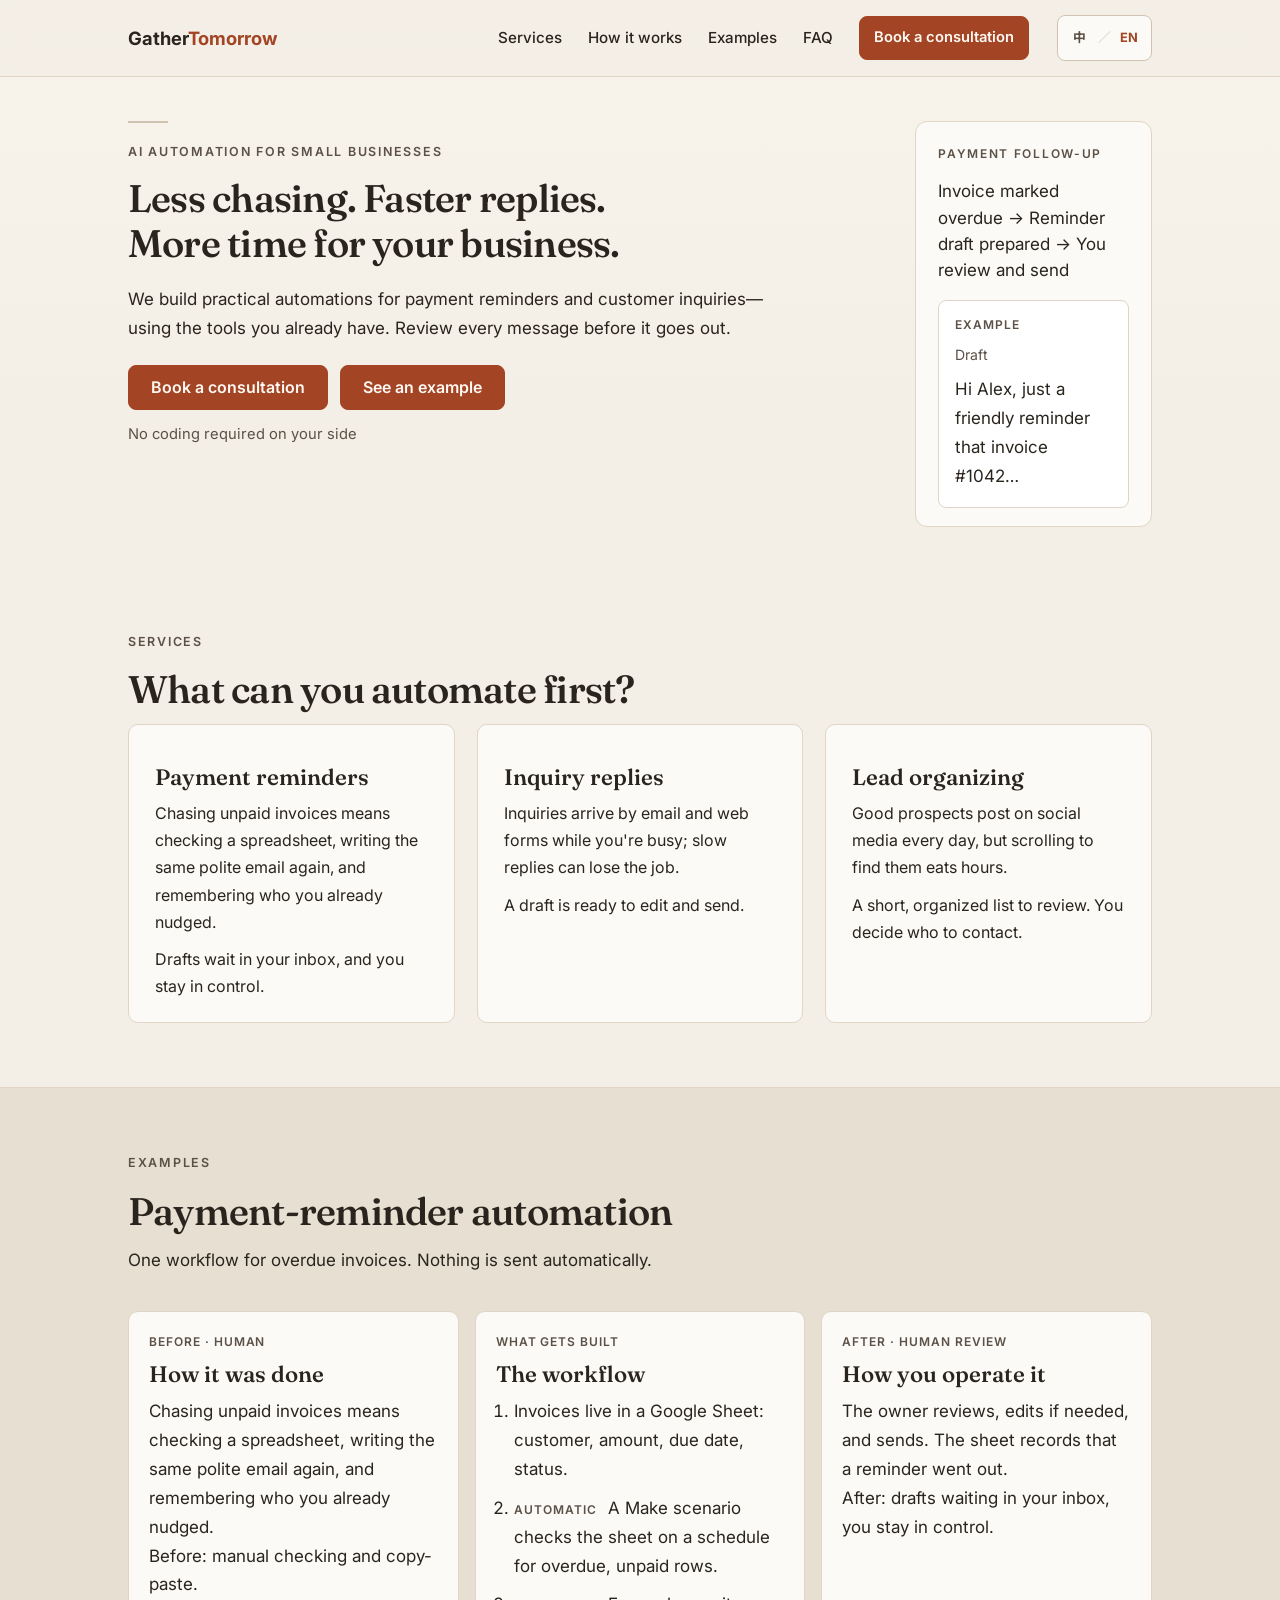
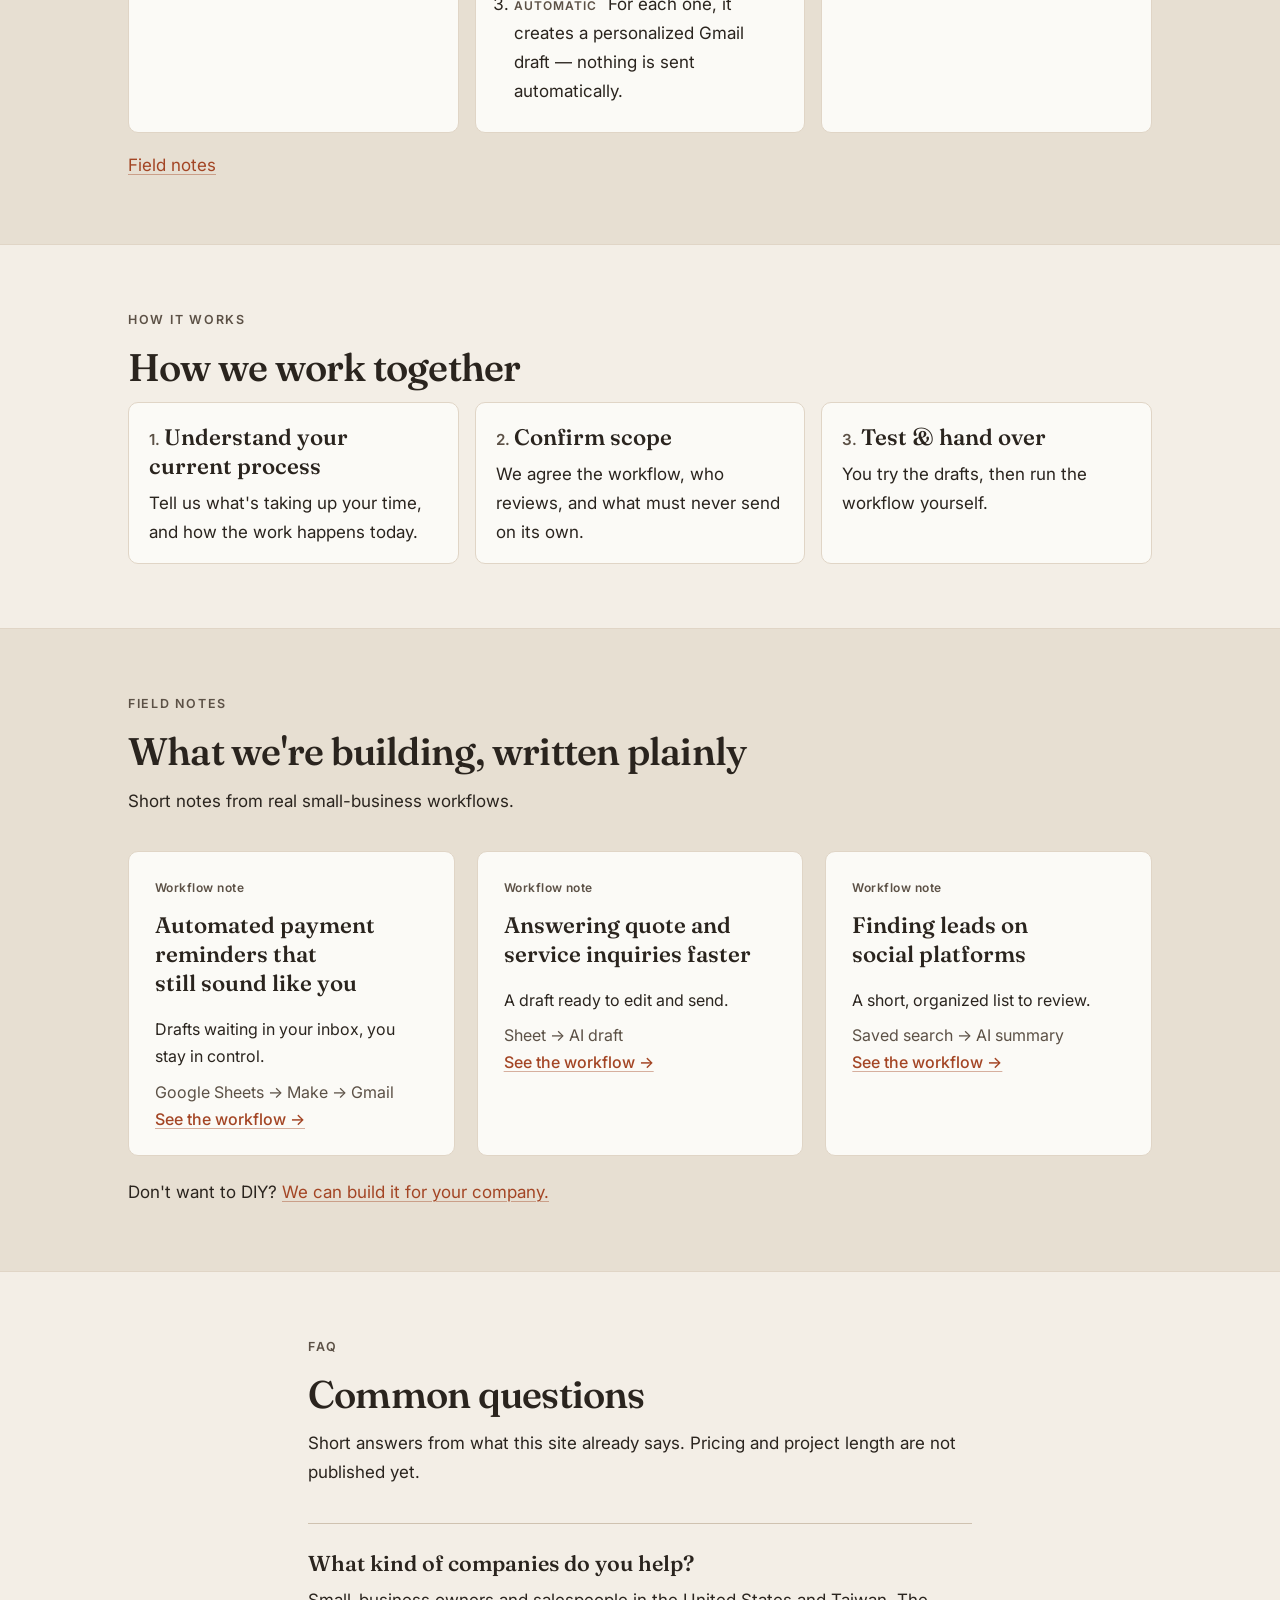
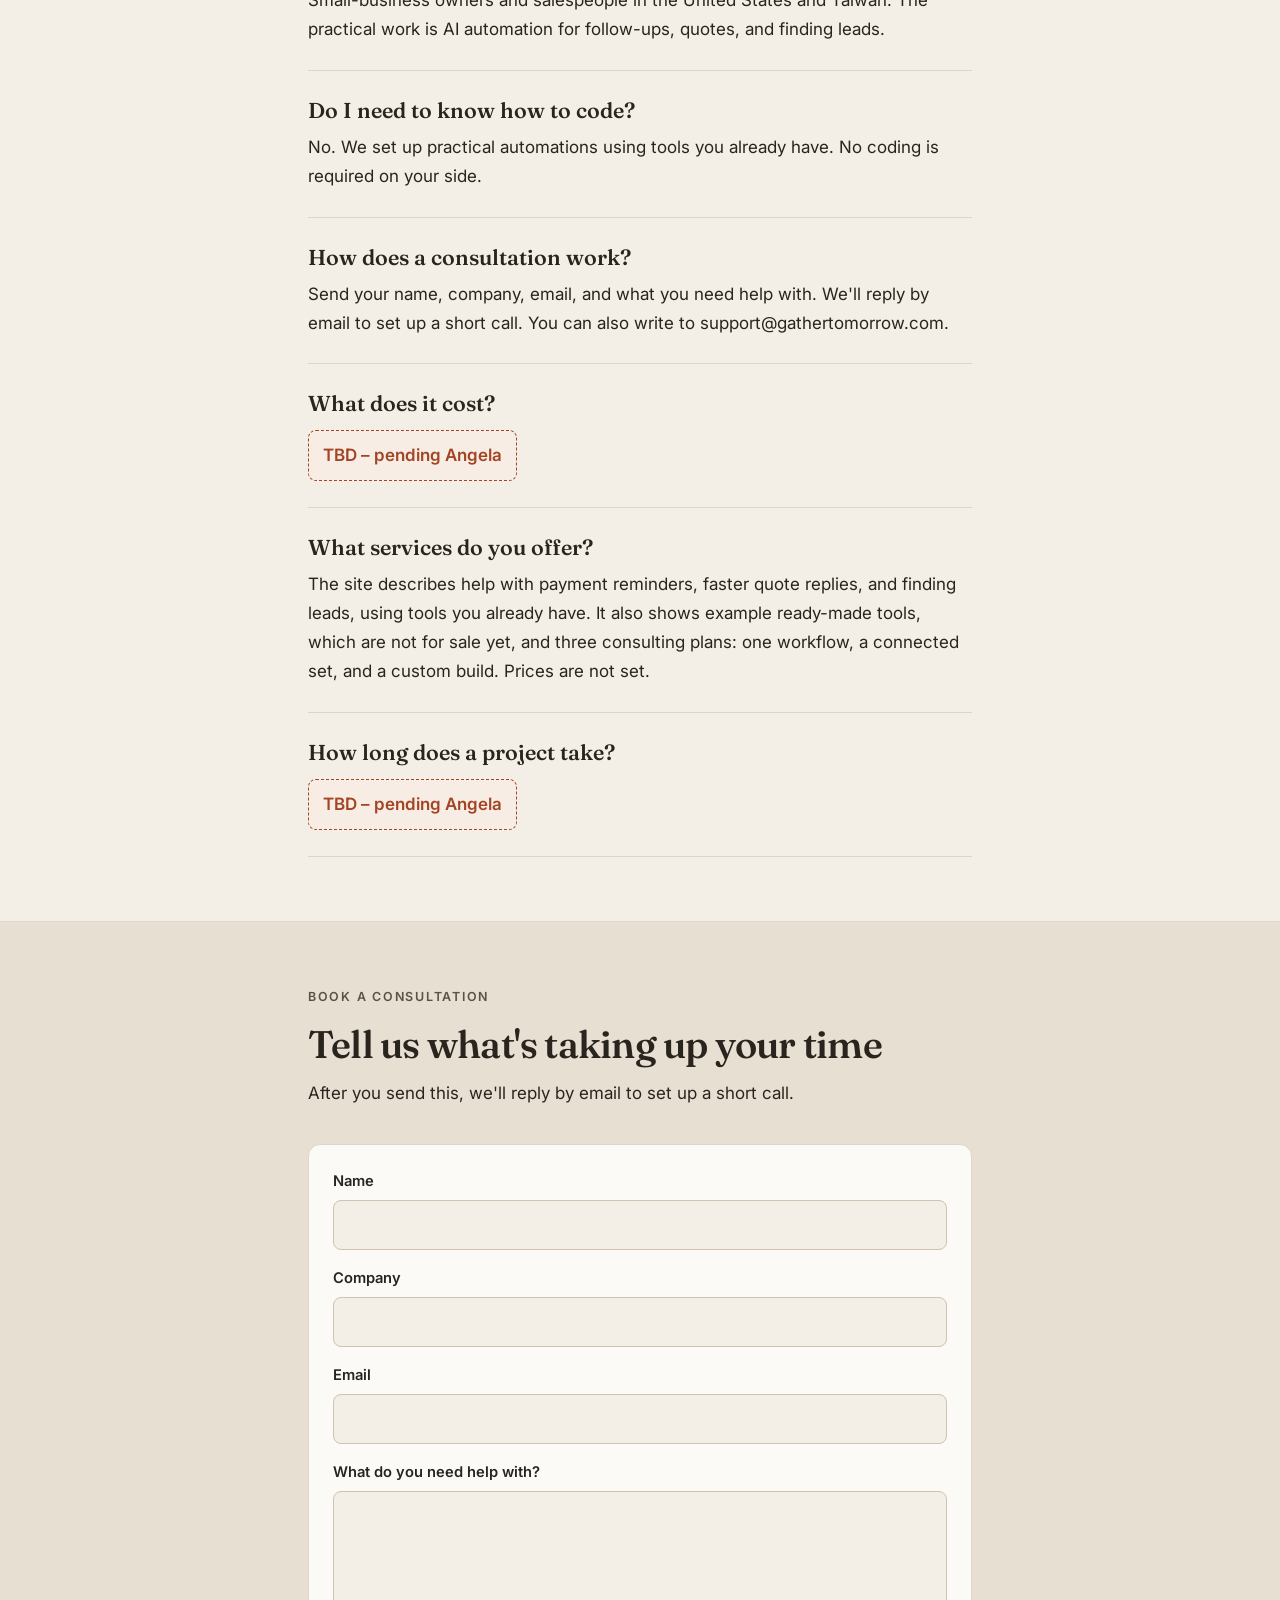
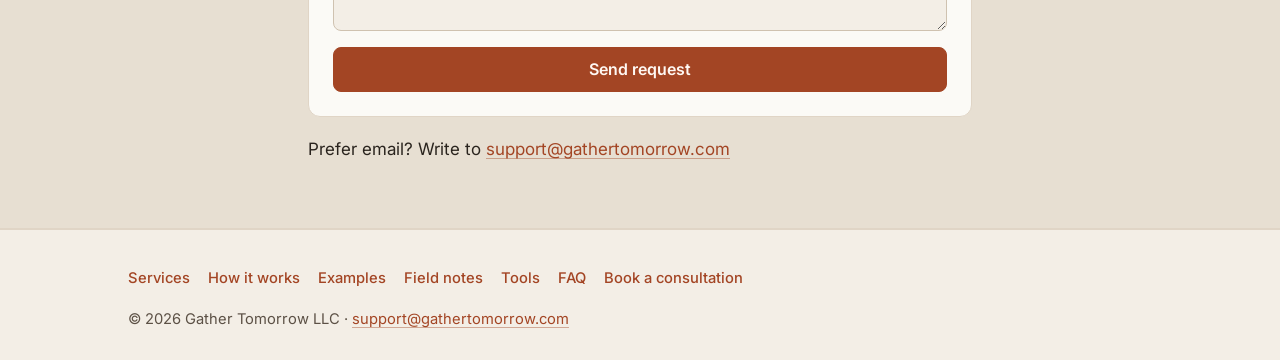
==== commit 679d6b58: "Reshape the home page around one workflow demo. Lead with payment reminders and inquiry replies, mov" ====
--- a/index.html
+++ b/index.html
@@ -7,7 +7,7 @@
 <meta name="theme-color" content="#F3EEE6">
 <script src="assets/lang.js"></script>
 <title>Gather Tomorrow LLC — Practical AI Automation for Small Businesses</title>
-<meta name="description" content="Gather Tomorrow helps small-business owners and salespeople use AI automation to save time on follow-ups, quotes, and lead finding.">
+<meta name="description" content="We build practical automations for payment reminders and customer inquiries—using the tools you already have. Review every message before it goes out.">
 <link rel="canonical" href="https://kuankuan0126-stack.github.io/gathertomorrow-site/">
 <link rel="alternate" hreflang="en" href="https://kuankuan0126-stack.github.io/gathertomorrow-site/">
 <link rel="alternate" hreflang="zh-Hant" href="https://kuankuan0126-stack.github.io/gathertomorrow-site/zh/">
@@ -15,7 +15,7 @@
 <meta property="og:type" content="website">
 <meta property="og:site_name" content="Gather Tomorrow LLC">
 <meta property="og:title" content="Gather Tomorrow LLC — Practical AI Automation for Small Businesses">
-<meta property="og:description" content="Gather Tomorrow helps small-business owners and salespeople use AI automation to save time on follow-ups, quotes, and lead finding.">
+<meta property="og:description" content="We build practical automations for payment reminders and customer inquiries—using the tools you already have. Review every message before it goes out.">
 <meta property="og:url" content="https://kuankuan0126-stack.github.io/gathertomorrow-site/">
 <meta property="og:locale" content="en_US">
 <meta property="og:locale:alternate" content="zh_TW">
@@ -50,7 +50,7 @@
       "@id": "https://kuankuan0126-stack.github.io/gathertomorrow-site/#webpage",
       "url": "https://kuankuan0126-stack.github.io/gathertomorrow-site/",
       "name": "Gather Tomorrow LLC — Practical AI Automation for Small Businesses",
-      "description": "Gather Tomorrow helps small-business owners and salespeople use AI automation to save time on follow-ups, quotes, and lead finding.",
+      "description": "We build practical automations for payment reminders and customer inquiries—using the tools you already have. Review every message before it goes out.",
       "inLanguage": "en",
       "isPartOf": {"@id": "https://kuankuan0126-stack.github.io/gathertomorrow-site/#website"},
       "about": {"@id": "https://kuankuan0126-stack.github.io/gathertomorrow-site/#organization"}
@@ -110,9 +110,9 @@
   <div class="wrap nav-row">
     <a class="logo" href="#top">Gather<span>Tomorrow</span></a>
     <nav class="nav-panel" id="site-nav" aria-label="Primary">
-      <a href="#notes">Field Notes</a>
-      <a href="tools/index.html">Tools</a>
-      <a href="#cases">Case Studies</a>
+      <a href="#services">Services</a>
+      <a href="#how">How it works</a>
+      <a href="#examples">Examples</a>
       <a href="#faq">FAQ</a>
       <a href="#book" class="btn btn-sm">Book a consultation</a>
     </nav>
@@ -134,115 +134,139 @@
   <div class="wrap hero-layout">
     <div class="hero-copy">
       <span class="mark" aria-hidden="true"></span>
-      <p class="eyebrow">AI automation · for small businesses</p>
-      <h1>Spend less time on busywork.<br><span class="accent">Let AI handle the <span class="keep">follow-ups.</span></span></h1>
-      <p class="page-summary">This page gathers plain-language field notes on payment reminders, quote replies, and lead finding, plus mini tools that are still being written, a payment-reminder case study, common questions, and a form to book a consultation.</p>
-      <p class="lead">We help small-business owners and salespeople set up practical AI automations — payment reminders, faster quote replies, lead finding — using tools you already have. No coding required on your side.</p>
+      <p class="eyebrow">AI automation for small businesses</p>
+      <h1>Less chasing. Faster replies. More time for your business.</h1>
+      <p class="page-summary">We build practical automations for payment reminders and customer inquiries—using the tools you already have. Review every message before it goes out.</p>
       <div class="cta-row">
         <a href="#book" class="btn">Book a consultation</a>
-        <a href="#notes" class="btn btn-ghost">Read the field notes</a>
+        <a href="#examples" class="btn">See an example</a>
       </div>
-    </div>
-    <aside class="hero-index" aria-label="Field notes">
-      <p>Field notes</p>
-      <ol>
-        <li><a href="#note-reminders">Automated payment reminders that still sound like you</a></li>
-        <li><a href="#note-quotes">Answering quote and service inquiries faster</a></li>
-        <li><a href="#note-leads">Finding leads on social platforms</a></li>
-      </ol>
+      <p class="fine">No coding required on your side</p>
+    </div>
+    <aside class="demo-card" aria-label="Fictional payment follow-up example">
+      <p class="demo-label">Payment follow-up</p>
+      <p class="demo-steps">Invoice marked overdue → Reminder draft prepared → You review and send</p>
+      <div class="draft">
+        <p class="draft-label">Example</p>
+        <p class="draft-meta">Draft</p>
+        <p>Hi Alex, just a friendly reminder that invoice #1042…</p>
+      </div>
     </aside>
   </div>
 </section>
 
-<section id="notes" class="section">
+<section id="services" class="section">
+  <div class="wrap">
+    <p class="eyebrow">Services</p>
+    <h2>What can you automate first?</h2>
+    <div class="grid3">
+      <article class="card">
+        <h3>Payment reminders</h3>
+        <p>Chasing unpaid invoices means checking a spreadsheet, writing the same polite email again, and remembering who you already nudged.</p>
+        <p class="result">Drafts wait in your inbox, and you stay in control.</p>
+      </article>
+      <article class="card">
+        <h3>Inquiry replies</h3>
+        <p>Inquiries arrive by email and web forms while you're busy; slow replies can lose the job.</p>
+        <p class="result">A draft is ready to edit and send.</p>
+      </article>
+      <article class="card">
+        <h3>Lead organizing</h3>
+        <p>Good prospects post on social media every day, but scrolling to find them eats hours.</p>
+        <p class="result">A short, organized list to review. You decide who to contact.</p>
+      </article>
+    </div>
+  </div>
+</section>
+
+<section id="examples" class="section alt">
+  <div class="wrap">
+    <p class="eyebrow">Examples</p>
+    <h2>Payment-reminder automation</h2>
+    <p class="sub">One workflow for overdue invoices. Nothing is sent automatically.</p>
+    <div class="flow">
+      <article>
+        <p class="kind">Before · human</p>
+        <h3>How it was done</h3>
+        <p>Chasing unpaid invoices means checking a spreadsheet, writing the same polite email again, and remembering who you already nudged.</p>
+        <p>Before: manual checking and copy-paste.</p>
+      </article>
+      <article>
+        <p class="kind">What gets built</p>
+        <h3>The workflow</h3>
+        <ol>
+          <li>Invoices live in a Google Sheet: customer, amount, due date, status.</li>
+          <li><span class="kind">Automatic</span> A Make scenario checks the sheet on a schedule for overdue, unpaid rows.</li>
+          <li><span class="kind">Automatic</span> For each one, it creates a personalized Gmail draft — nothing is sent automatically.</li>
+        </ol>
+      </article>
+      <article>
+        <p class="kind">After · human review</p>
+        <h3>How you operate it</h3>
+        <p>The owner reviews, edits if needed, and sends. The sheet records that a reminder went out.</p>
+        <p>After: drafts waiting in your inbox, you stay in control.</p>
+      </article>
+    </div>
+    <p class="fallback"><a href="#notes">Field notes</a></p>
+  </div>
+</section>
+
+<section id="how" class="section">
+  <div class="wrap">
+    <p class="eyebrow">How it works</p>
+    <h2>How we work together</h2>
+    <ol class="steps">
+      <li>
+        <h3>Understand your current process</h3>
+        <p>Tell us what's taking up your time, and how the work happens today.</p>
+      </li>
+      <li>
+        <h3>Confirm scope</h3>
+        <p>We agree the workflow, who reviews, and what must never send on its own.</p>
+      </li>
+      <li>
+        <h3>Test &amp; hand over</h3>
+        <p>You try the drafts, then run the workflow yourself.</p>
+      </li>
+    </ol>
+  </div>
+</section>
+
+<section id="notes" class="section alt">
   <div class="wrap">
     <p class="eyebrow">Field notes</p>
     <h2>What we're building, written plainly</h2>
-    <p class="sub">Short notes from real small-business workflows. Format: the problem → the tools and how → before vs. after. Full articles coming soon.</p>
+    <p class="sub">Short notes from real small-business workflows.</p>
     <div class="grid3">
-      <article class="card" id="note-reminders">
-        <span class="tag">Coming soon · draft excerpt</span>
+      <article class="card">
+        <span class="tag">Workflow note</span>
         <h3>Automated payment reminders that still sound like you</h3>
-        <dl>
-          <dt>Problem</dt><dd>Chasing unpaid invoices means checking a spreadsheet, writing the same polite email again, and remembering who you already nudged.</dd>
-          <dt>Tools &amp; how</dt><dd>Make watches a Google Sheet of invoices. When a due date passes, it prepares a reminder as a Gmail <em>draft</em> — you review and click send.</dd>
-          <dt>Before → After</dt><dd>Before: manual checking and copy-paste. After: drafts waiting in your inbox, you stay in control.</dd>
-        </dl>
-        <div class="card-foot">
-          <button class="like" type="button" aria-pressed="false" title="Likes coming soon">♡ Like</button>
-          <a href="#book" class="diy">Don't want to DIY? We can build it for your company. →</a>
-        </div>
-      </article>
-      <article class="card" id="note-quotes">
-        <span class="tag">Coming soon · draft excerpt</span>
+        <p class="result">Drafts waiting in your inbox, you stay in control.</p>
+        <p class="chain">Google Sheets → Make → Gmail</p>
+        <p><a class="more" href="notes/payment-reminders/index.html">See the workflow →</a></p>
+      </article>
+      <article class="card">
+        <span class="tag">Workflow note</span>
         <h3>Answering quote and service inquiries faster</h3>
-        <dl>
-          <dt>Problem</dt><dd>Inquiries arrive by email and web forms while you're busy; slow replies can lose the job.</dd>
-          <dt>Tools &amp; how</dt><dd>New inquiries are logged to a sheet, and an AI assistant drafts a first reply using your price notes and FAQs — ready for your review.</dd>
-          <dt>Before → After</dt><dd>Before: writing every reply from scratch. After: a draft ready to edit and send.</dd>
-        </dl>
-        <div class="card-foot">
-          <button class="like" type="button" aria-pressed="false" title="Likes coming soon">♡ Like</button>
-          <a href="#book" class="diy">Don't want to DIY? We can build it for your company. →</a>
-        </div>
-      </article>
-      <article class="card" id="note-leads">
-        <span class="tag">Coming soon · draft excerpt</span>
+        <p class="result">A draft ready to edit and send.</p>
+        <p class="chain">Sheet → AI draft</p>
+        <p><a class="more" href="notes/inquiry-replies/index.html">See the workflow →</a></p>
+      </article>
+      <article class="card">
+        <span class="tag">Workflow note</span>
         <h3>Finding leads on social platforms</h3>
-        <dl>
-          <dt>Problem</dt><dd>Good prospects post on social media every day, but scrolling to find them eats hours.</dd>
-          <dt>Tools &amp; how</dt><dd>Saved searches and AI summaries collect relevant posts into one list, with a suggested next step for each — you decide who to contact.</dd>
-          <dt>Before → After</dt><dd>Before: random scrolling. After: a short, organized list to review.</dd>
-        </dl>
-        <div class="card-foot">
-          <button class="like" type="button" aria-pressed="false" title="Likes coming soon">♡ Like</button>
-          <a href="#book" class="diy">Don't want to DIY? We can build it for your company. →</a>
-        </div>
-      </article>
-    </div>
-  </div>
-</section>
-
-<section id="tools" class="section alt">
-  <div class="wrap">
-    <p class="eyebrow">Mini tools</p>
-    <h2>Small AI tools you can try</h2>
-    <p class="sub">These try-it tools are still being written. Ready-made tools and consulting plans are on the <a href="tools/index.html">Tools page</a>.</p>
-    <div class="grid3">
-      <div class="card tool"><span class="tag">Coming soon</span><h3>Reminder email writer</h3><p>Turn invoice details into a friendly, professional payment reminder.</p></div>
-      <div class="card tool"><span class="tag">Coming soon</span><h3>Quote reply helper</h3><p>Paste a customer inquiry, get a clear first-draft reply.</p></div>
-      <div class="card tool"><span class="tag">Coming soon</span><h3>Automation idea finder</h3><p>Describe your week; see which tasks could be automated first.</p></div>
-    </div>
-  </div>
-</section>
-
-<section id="cases" class="section">
-  <div class="wrap">
-    <p class="eyebrow">Case studies</p>
-    <h2>How it works in practice</h2>
-    <div class="grid2">
-      <article class="card case">
-        <span class="tag">Case study</span>
-        <h3>Payment-reminder automation</h3>
-        <ol>
-          <li>Invoices live in a Google Sheet: customer, amount, due date, status.</li>
-          <li>A Make scenario checks the sheet on a schedule for overdue, unpaid rows.</li>
-          <li>For each one, it creates a personalized Gmail draft — nothing is sent automatically.</li>
-          <li>The owner reviews, edits if needed, and sends. The sheet records that a reminder went out.</li>
-        </ol>
-      </article>
-      <article class="card case muted">
-        <span class="tag">Coming soon</span>
-        <h3>Next case study</h3>
-        <p>We're documenting another small-business automation. Check back soon.</p>
-      </article>
-    </div>
+        <p class="result">A short, organized list to review.</p>
+        <p class="chain">Saved search → AI summary</p>
+        <p><a class="more" href="notes/lead-organizing/index.html">See the workflow →</a></p>
+      </article>
+    </div>
+    <p class="section-cta">Don't want to DIY? <a href="#book">We can build it for your company.</a></p>
   </div>
 </section>
 
 <!-- FAQPage JSON-LD lists only questions with published answers.
      Pricing and project length are visible placeholders and are left out of the schema. -->
-<section id="faq" class="section alt">
+<section id="faq" class="section">
   <div class="wrap narrow">
     <p class="eyebrow">FAQ</p>
     <h2>Common questions</h2>
@@ -276,11 +300,11 @@
   </div>
 </section>
 
-<section id="book" class="section">
+<section id="book" class="section alt">
   <div class="wrap narrow">
     <p class="eyebrow">Book a consultation</p>
     <h2>Tell us what's taking up your time</h2>
-    <p class="sub">We'll reply by email to set up a short call.</p>
+    <p class="sub">After you send this, we'll reply by email to set up a short call.</p>
 
     <!-- ============================================================
          TALLY FORM EMBED GOES HERE
@@ -306,9 +330,11 @@
 <footer class="footer">
   <div class="wrap footer-inner">
     <nav aria-label="Footer">
-      <a href="#notes">Field Notes</a>
+      <a href="#services">Services</a>
+      <a href="#how">How it works</a>
+      <a href="#examples">Examples</a>
+      <a href="#notes">Field notes</a>
       <a href="tools/index.html">Tools</a>
-      <a href="#cases">Case Studies</a>
       <a href="#faq">FAQ</a>
       <a href="#book">Book a consultation</a>
     </nav>
--- a/assets/style.css
+++ b/assets/style.css
@@ -21,8 +21,8 @@
   --space-5: 24px;
   --space-6: 32px;
   --space-7: 48px;
-  --space-8: 72px;
-  --space-9: 104px;
+  --space-8: 48px;
+  --space-9: 64px;
   color-scheme: light;
   --sans: Inter, "Noto Sans TC", "PingFang TC", "Microsoft JhengHei", "Noto Sans CJK TC", sans-serif;
   --serif: Fraunces, "Noto Serif TC", "Iowan Old Style", Palatino, Georgia, serif;
@@ -56,11 +56,12 @@
 
 a {
   color: var(--accent);
+  text-decoration-color: color-mix(in srgb, var(--accent) 42%, transparent);
   text-decoration-thickness: 1px;
   text-underline-offset: 3px;
 }
 
-a:hover { text-decoration-thickness: 2px; }
+a:hover { text-decoration-color: color-mix(in srgb, var(--accent) 78%, transparent); }
 
 :focus-visible {
   outline: 2px solid var(--text);
@@ -311,7 +312,7 @@
 }
 
 /* Hero */
-.hero { padding: 72px 0 88px; background: linear-gradient(180deg, var(--bg-top) 0%, var(--bg) 72%); }
+.hero { padding: 44px 0 40px; background: linear-gradient(180deg, var(--bg-top) 0%, var(--bg) 72%); }
 
 .hero-compact { padding: 64px 0 36px; }
 
@@ -326,8 +327,8 @@
   display: block;
   width: 40px;
   height: 2px;
-  background: var(--accent);
-  margin-bottom: 22px;
+  background: var(--line-strong);
+  margin-bottom: 18px;
 }
 
 .eyebrow {
@@ -356,9 +357,7 @@
 
 :lang(zh-Hant) h1,
 :lang(zh-Hant) h2,
-:lang(zh-Hant) h3,
-:lang(zh-Hant) .page-summary,
-:lang(zh-Hant) .hero-index a {
+:lang(zh-Hant) h3 {
   font-family: var(--serif-tc);
   font-weight: 600;
   letter-spacing: 0;
@@ -377,7 +376,7 @@
 
 :lang(zh-Hant) h1 {
   line-height: 1.32;
-  max-width: 14em;
+  max-width: 16em;
   letter-spacing: 0;
 }
 
@@ -392,19 +391,21 @@
 .keep { white-space: nowrap; }
 
 .page-summary {
-  font-family: var(--serif);
-  font-weight: 500;
-  font-size: 1.28rem;
-  line-height: 1.45;
-  color: var(--text);
-  max-width: 38rem;
-  margin: 0 0 16px;
+  font-family: inherit;
+  font-weight: 400;
+  font-size: 1.0625rem;
+  line-height: 1.7;
+  color: var(--text);
+  max-width: 40rem;
+  margin: 0;
   text-wrap: pretty;
 }
 
 :lang(zh-Hant) .page-summary {
-  font-size: 1.2rem;
-  line-height: 1.75;
+  font-family: inherit;
+  font-weight: 400;
+  font-size: 1.0625rem;
+  line-height: 1.85;
 }
 
 .lead {
@@ -421,7 +422,13 @@
   display: flex;
   gap: 12px;
   flex-wrap: wrap;
-  margin-top: 28px;
+  margin-top: 22px;
+}
+
+.fine {
+  margin-top: 12px;
+  color: var(--muted);
+  font-size: 0.92rem;
 }
 
 .hero-index {
@@ -532,7 +539,7 @@
   font-size: 0.75rem;
   font-weight: 600;
   letter-spacing: 0.04em;
-  color: var(--accent);
+  color: var(--muted);
 }
 
 :lang(zh-Hant) .tag { font-family: var(--sans-tc); letter-spacing: 0.02em; }
@@ -568,7 +575,7 @@
 
 .case li { margin: 0 0 10px; padding-left: 4px; }
 
-.case li::marker { color: var(--accent); font-weight: 600; }
+.case li::marker { color: var(--muted); font-weight: 600; }
 
 .card.muted { border-style: dashed; }
 
@@ -702,6 +709,18 @@
 
 .card .plan-link { margin-top: auto; align-self: flex-start; }
 
+a.plan-link {
+  background: transparent;
+  color: var(--accent);
+  border-color: var(--line-strong);
+}
+
+a.plan-link:hover {
+  background: transparent;
+  color: var(--accent);
+  border-color: var(--accent);
+}
+
 /* FAQ — answers are visible in the HTML, not hidden behind a disclosure. */
 .faq-list { border-top: 1px solid var(--line-strong); }
 
@@ -739,12 +758,144 @@
 
 .footer nav { display: flex; flex-wrap: wrap; gap: 8px 18px; }
 
-.footer nav a { font-weight: 600; text-decoration: none; }
+.footer nav a { font-weight: 500; text-decoration: none; }
+
+.demo-card {
+  background: var(--bg-raised);
+  border: 1px solid var(--line);
+  border-radius: 12px;
+  padding: 22px 22px 18px;
+}
+
+.demo-label {
+  font-family: var(--sans);
+  font-size: 0.75rem;
+  font-weight: 600;
+  letter-spacing: 0.14em;
+  text-transform: uppercase;
+  color: var(--muted);
+}
+
+:lang(zh-Hant) .demo-label {
+  font-family: var(--sans-tc);
+  letter-spacing: 0.06em;
+  text-transform: none;
+  font-size: 0.92rem;
+}
+
+.demo-steps {
+  margin: 14px 0 16px;
+  line-height: 1.55;
+}
+
+.draft {
+  background: #fff;
+  border: 1px solid var(--line);
+  border-radius: 8px;
+  padding: 14px 16px 16px;
+}
+
+.draft-label {
+  font-size: 0.75rem;
+  font-weight: 600;
+  letter-spacing: 0.08em;
+  text-transform: uppercase;
+  color: var(--muted);
+  margin-bottom: 8px;
+}
+
+:lang(zh-Hant) .draft-label {
+  letter-spacing: 0.04em;
+  text-transform: none;
+  font-size: 0.88rem;
+}
+
+.draft-meta {
+  color: var(--muted);
+  font-size: 0.88rem;
+  margin-bottom: 8px;
+}
+
+.draft p:last-child { margin: 0; }
+
+.chain {
+  color: var(--muted);
+  font-size: 0.92rem;
+  margin-top: 8px;
+}
+
+.result { margin-top: 10px; }
+
+.more { font-weight: 500; }
+
+.section-cta { margin-top: 22px; }
+
+.flow, .steps {
+  display: grid;
+  gap: 16px;
+}
+
+.flow article, .steps li {
+  background: var(--bg-raised);
+  border: 1px solid var(--line);
+  border-radius: 10px;
+  padding: 20px 20px 16px;
+}
+
+.steps { list-style: none; margin: 0; padding: 0; counter-reset: work; }
+
+.steps li { counter-increment: work; }
+
+.steps h3::before {
+  content: counter(work) ". ";
+  color: var(--muted);
+  font-family: var(--sans);
+  font-weight: 600;
+  font-size: 0.95rem;
+}
+
+.kind {
+  font-family: var(--sans);
+  font-size: 0.75rem;
+  font-weight: 600;
+  letter-spacing: 0.08em;
+  text-transform: uppercase;
+  color: var(--muted);
+  margin-bottom: 8px;
+}
+
+:lang(zh-Hant) .kind {
+  font-family: var(--sans-tc);
+  letter-spacing: 0.04em;
+  text-transform: none;
+  font-size: 0.9rem;
+}
+
+.flow h3, .steps h3 { margin-top: 0; }
+
+.flow ol { margin: 8px 0 0; padding-left: 1.15rem; }
+
+.flow li { margin-bottom: 10px; }
+
+.flow li .kind {
+  display: inline;
+  margin-right: 6px;
+}
+
+.back { margin-top: 8px; }
+
+.sketch { margin-top: 22px; padding-left: 1.2rem; max-width: 68ch; }
+
+.sketch li { margin-bottom: 8px; }
 
 .footer nav a:hover { text-decoration: underline; }
 
 @media (min-width: 760px) {
   .grid2 { grid-template-columns: 1fr 1fr; }
+}
+
+@media (min-width: 900px) {
+  .flow, .steps { grid-template-columns: repeat(3, minmax(0, 1fr)); }
 }
 
 @media (min-width: 980px) {
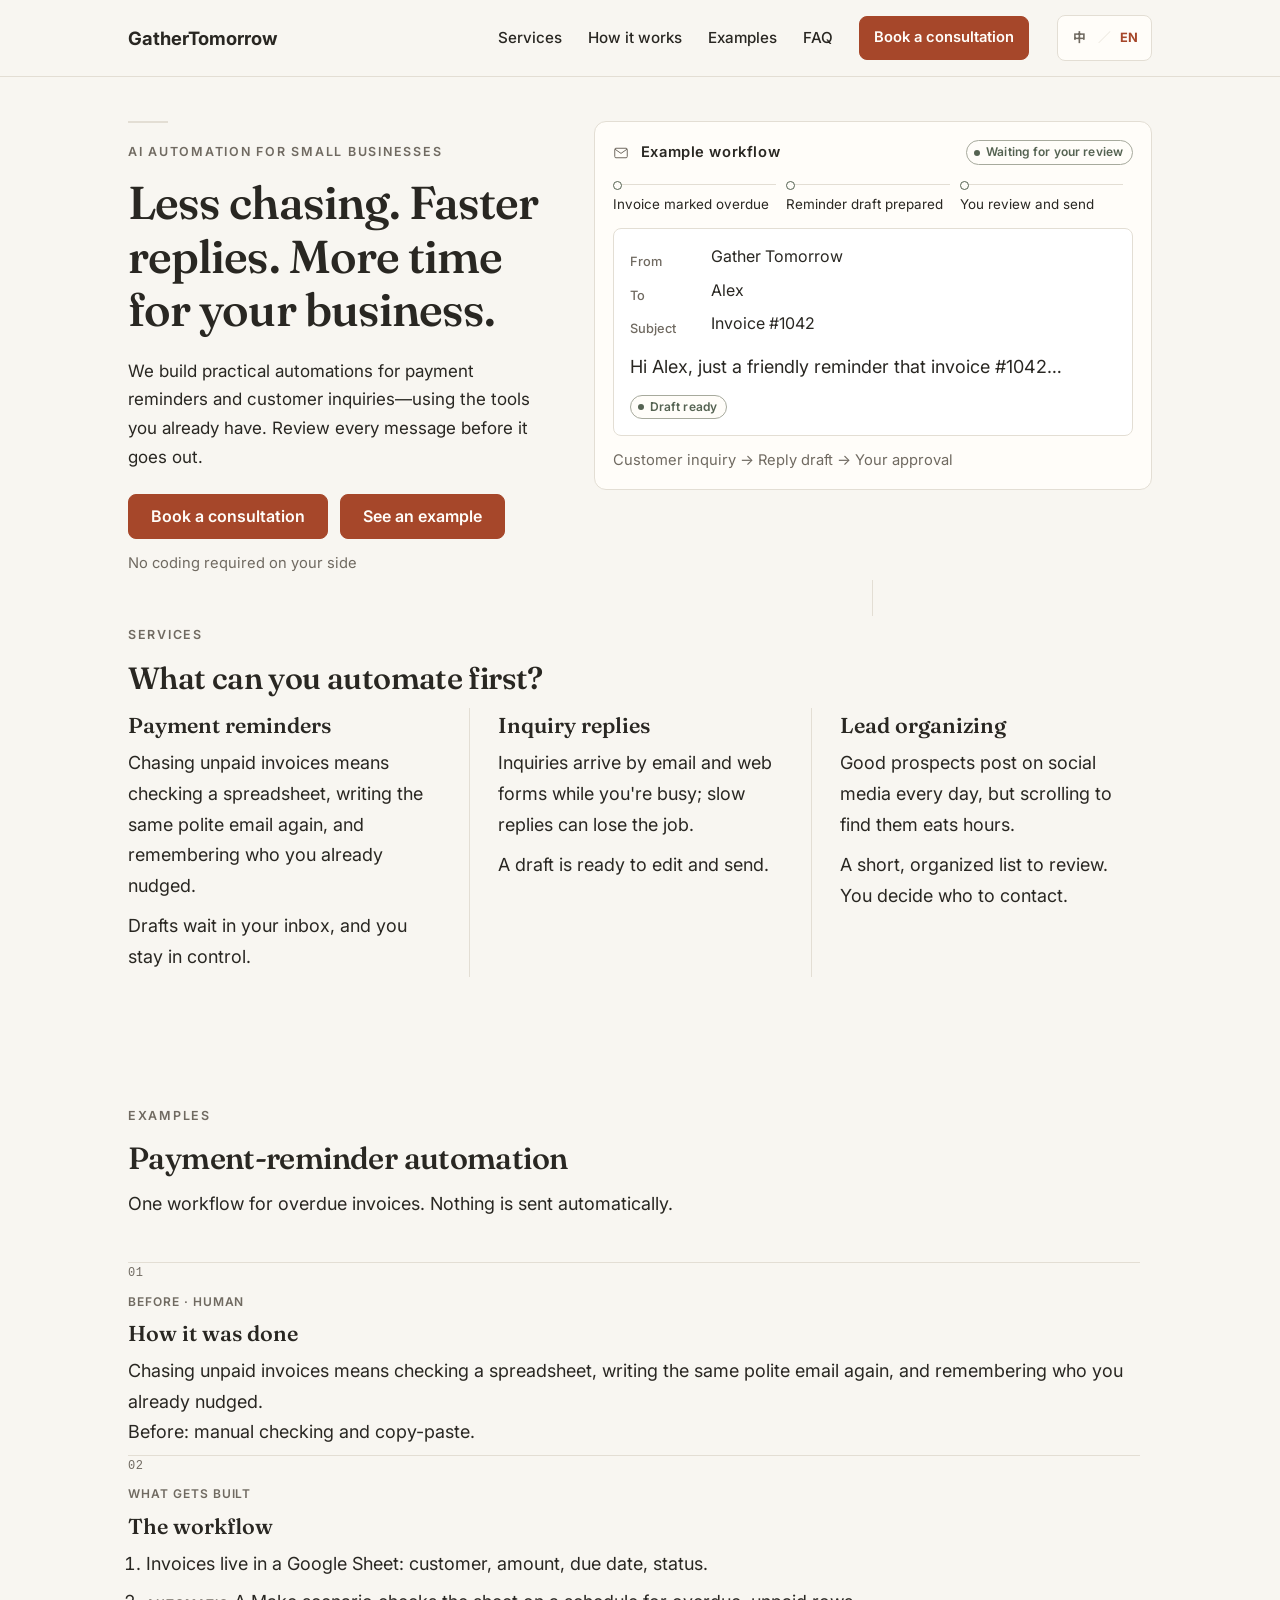
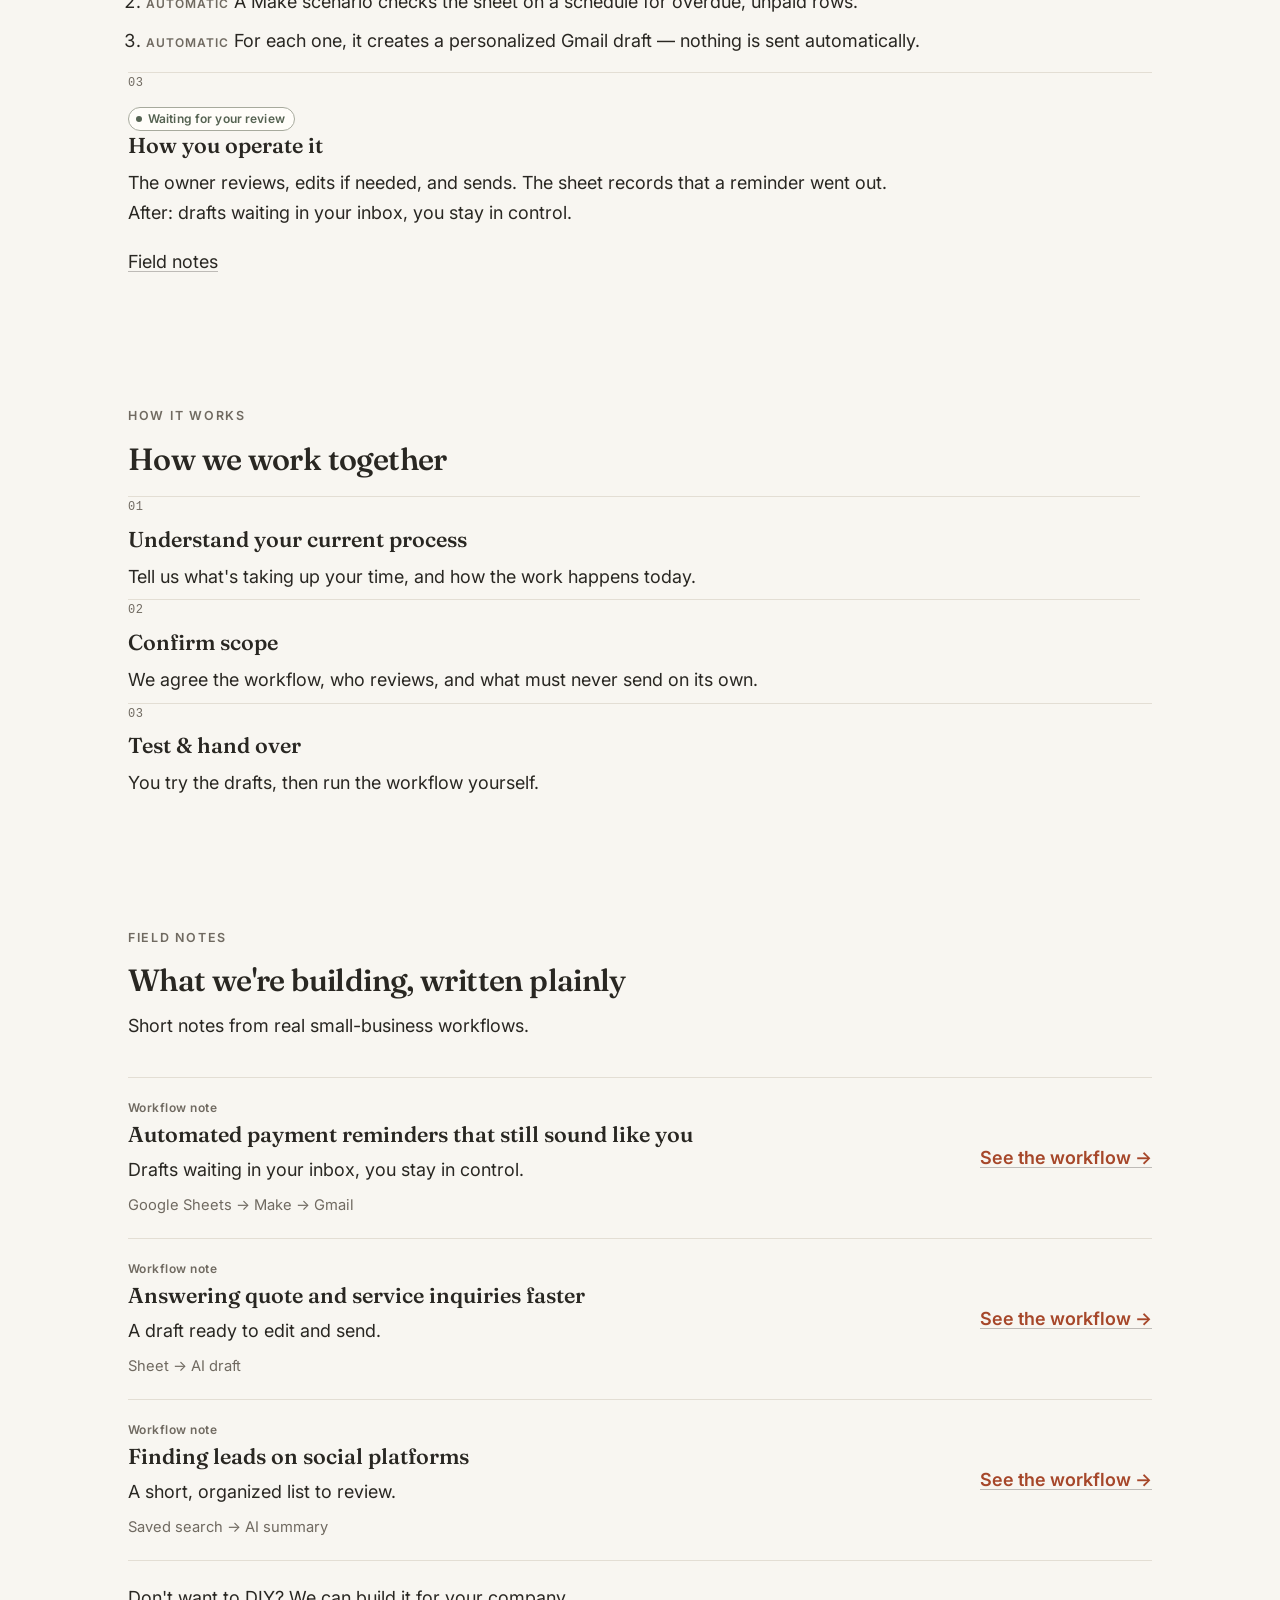
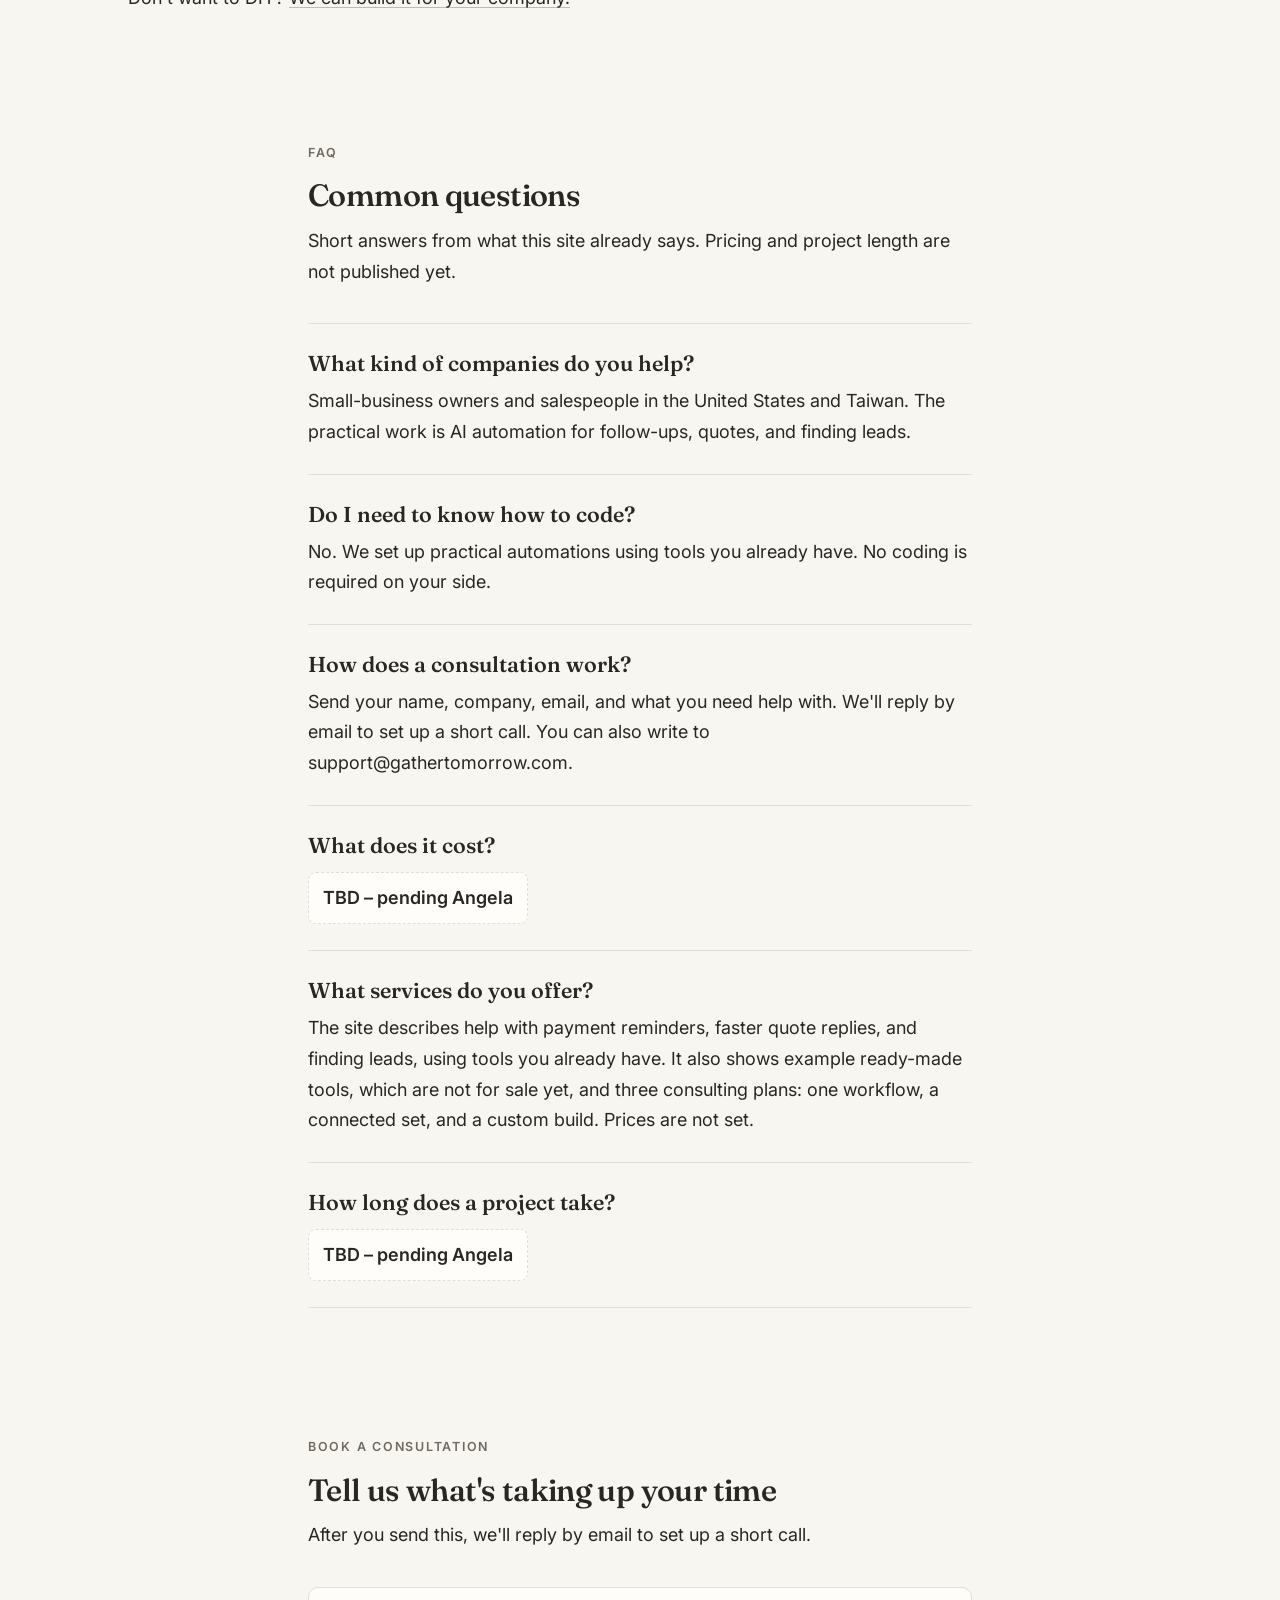
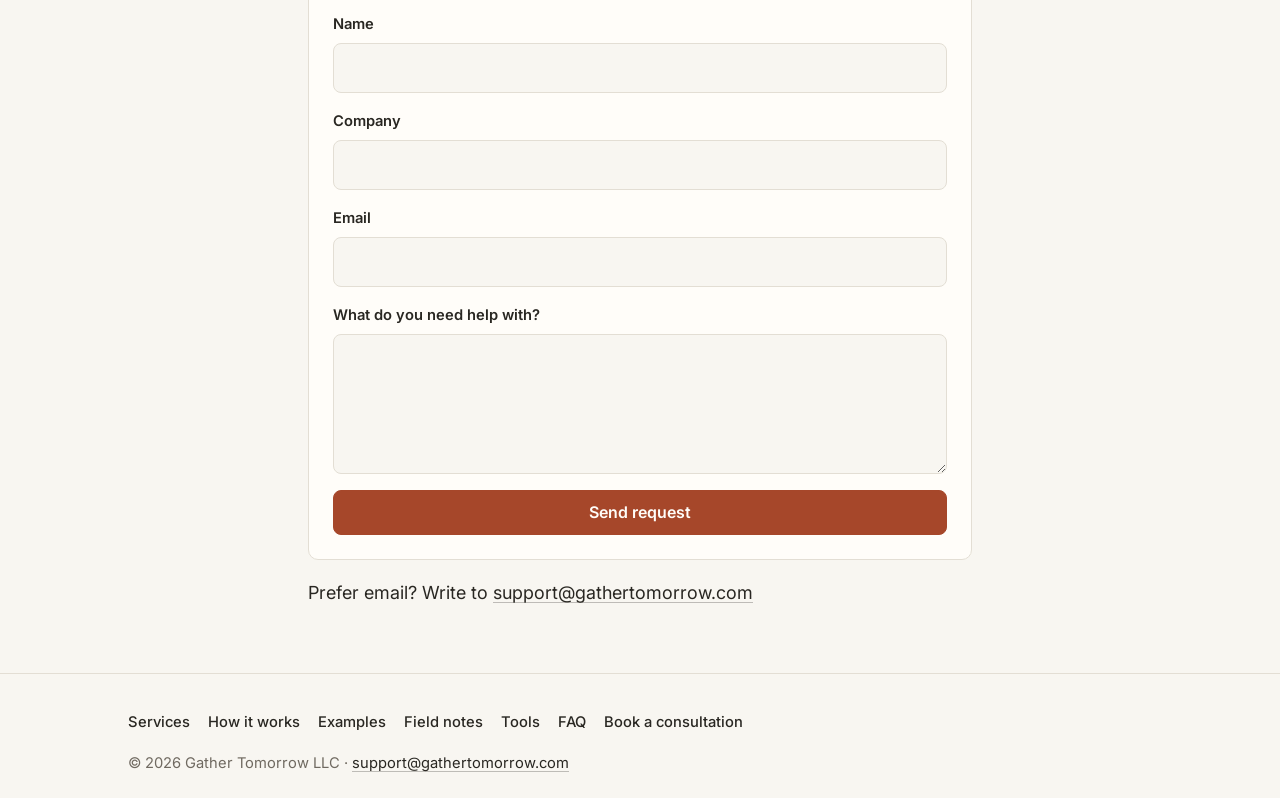
==== commit 9ac47798: "Show the workflow as a running sequence. Lighten the page, reserve terracotta for actions and sage f" ====
--- a/index.html
+++ b/index.html
@@ -143,34 +143,50 @@
       </div>
       <p class="fine">No coding required on your side</p>
     </div>
-    <aside class="demo-card" aria-label="Fictional payment follow-up example">
-      <p class="demo-label">Payment follow-up</p>
-      <p class="demo-steps">Invoice marked overdue → Reminder draft prepared → You review and send</p>
+    <aside class="demo-card" aria-label="Fictional example workflow">
+      <div class="demo-top">
+        <p class="demo-label">
+          <svg class="ico" viewBox="0 0 16 16" width="16" height="16" aria-hidden="true" focusable="false"><rect x="1.75" y="3.25" width="12.5" height="9.5" rx="1.2" fill="none" stroke="currentColor" stroke-width="1"/><path d="M2 4.2 8 8.4 14 4.2" fill="none" stroke="currentColor" stroke-width="1"/></svg>
+          Example workflow
+        </p>
+        <p class="status">Waiting for your review</p>
+      </div>
+      <ol class="mini-rail">
+        <li>Invoice marked overdue</li>
+        <li>Reminder draft prepared</li>
+        <li>You review and send</li>
+      </ol>
       <div class="draft">
-        <p class="draft-label">Example</p>
-        <p class="draft-meta">Draft</p>
+        <dl class="mail">
+          <div><dt>From</dt><dd>Gather Tomorrow</dd></div>
+          <div><dt>To</dt><dd>Alex</dd></div>
+          <div><dt>Subject</dt><dd>Invoice #1042</dd></div>
+        </dl>
         <p>Hi Alex, just a friendly reminder that invoice #1042…</p>
+        <p class="status">Draft ready</p>
       </div>
+      <p class="second-flow">Customer inquiry → Reply draft → Your approval</p>
     </aside>
   </div>
+  <div class="wrap connector" aria-hidden="true"><span></span></div>
 </section>
 
 <section id="services" class="section">
   <div class="wrap">
     <p class="eyebrow">Services</p>
     <h2>What can you automate first?</h2>
-    <div class="grid3">
-      <article class="card">
+    <div class="rules">
+      <article>
         <h3>Payment reminders</h3>
         <p>Chasing unpaid invoices means checking a spreadsheet, writing the same polite email again, and remembering who you already nudged.</p>
         <p class="result">Drafts wait in your inbox, and you stay in control.</p>
       </article>
-      <article class="card">
+      <article>
         <h3>Inquiry replies</h3>
         <p>Inquiries arrive by email and web forms while you're busy; slow replies can lose the job.</p>
         <p class="result">A draft is ready to edit and send.</p>
       </article>
-      <article class="card">
+      <article>
         <h3>Lead organizing</h3>
         <p>Good prospects post on social media every day, but scrolling to find them eats hours.</p>
         <p class="result">A short, organized list to review. You decide who to contact.</p>
@@ -184,29 +200,38 @@
     <p class="eyebrow">Examples</p>
     <h2>Payment-reminder automation</h2>
     <p class="sub">One workflow for overdue invoices. Nothing is sent automatically.</p>
-    <div class="flow">
-      <article>
-        <p class="kind">Before · human</p>
-        <h3>How it was done</h3>
-        <p>Chasing unpaid invoices means checking a spreadsheet, writing the same polite email again, and remembering who you already nudged.</p>
-        <p>Before: manual checking and copy-paste.</p>
-      </article>
-      <article>
-        <p class="kind">What gets built</p>
-        <h3>The workflow</h3>
-        <ol>
-          <li>Invoices live in a Google Sheet: customer, amount, due date, status.</li>
-          <li><span class="kind">Automatic</span> A Make scenario checks the sheet on a schedule for overdue, unpaid rows.</li>
-          <li><span class="kind">Automatic</span> For each one, it creates a personalized Gmail draft — nothing is sent automatically.</li>
-        </ol>
-      </article>
-      <article>
-        <p class="kind">After · human review</p>
-        <h3>How you operate it</h3>
-        <p>The owner reviews, edits if needed, and sends. The sheet records that a reminder went out.</p>
-        <p>After: drafts waiting in your inbox, you stay in control.</p>
-      </article>
-    </div>
+    <ol class="rail">
+      <li>
+        <span class="rail-n">01</span>
+        <div>
+          <p class="kind">Before · human</p>
+          <h3>How it was done</h3>
+          <p>Chasing unpaid invoices means checking a spreadsheet, writing the same polite email again, and remembering who you already nudged.</p>
+          <p>Before: manual checking and copy-paste.</p>
+        </div>
+      </li>
+      <li>
+        <span class="rail-n">02</span>
+        <div>
+          <p class="kind">What gets built</p>
+          <h3>The workflow</h3>
+          <ol>
+            <li>Invoices live in a Google Sheet: customer, amount, due date, status.</li>
+            <li><span class="kind">Automatic</span> A Make scenario checks the sheet on a schedule for overdue, unpaid rows.</li>
+            <li><span class="kind">Automatic</span> For each one, it creates a personalized Gmail draft — nothing is sent automatically.</li>
+          </ol>
+        </div>
+      </li>
+      <li>
+        <span class="rail-n">03</span>
+        <div>
+          <p class="status">Waiting for your review</p>
+          <h3>How you operate it</h3>
+          <p>The owner reviews, edits if needed, and sends. The sheet records that a reminder went out.</p>
+          <p>After: drafts waiting in your inbox, you stay in control.</p>
+        </div>
+      </li>
+    </ol>
     <p class="fallback"><a href="#notes">Field notes</a></p>
   </div>
 </section>
@@ -215,18 +240,27 @@
   <div class="wrap">
     <p class="eyebrow">How it works</p>
     <h2>How we work together</h2>
-    <ol class="steps">
-      <li>
-        <h3>Understand your current process</h3>
-        <p>Tell us what's taking up your time, and how the work happens today.</p>
-      </li>
-      <li>
-        <h3>Confirm scope</h3>
-        <p>We agree the workflow, who reviews, and what must never send on its own.</p>
-      </li>
-      <li>
-        <h3>Test &amp; hand over</h3>
-        <p>You try the drafts, then run the workflow yourself.</p>
+    <ol class="rail">
+      <li>
+        <span class="rail-n">01</span>
+        <div>
+          <h3>Understand your current process</h3>
+          <p>Tell us what's taking up your time, and how the work happens today.</p>
+        </div>
+      </li>
+      <li>
+        <span class="rail-n">02</span>
+        <div>
+          <h3>Confirm scope</h3>
+          <p>We agree the workflow, who reviews, and what must never send on its own.</p>
+        </div>
+      </li>
+      <li>
+        <span class="rail-n">03</span>
+        <div>
+          <h3>Test &amp; hand over</h3>
+          <p>You try the drafts, then run the workflow yourself.</p>
+        </div>
       </li>
     </ol>
   </div>
@@ -237,27 +271,33 @@
     <p class="eyebrow">Field notes</p>
     <h2>What we're building, written plainly</h2>
     <p class="sub">Short notes from real small-business workflows.</p>
-    <div class="grid3">
-      <article class="card">
-        <span class="tag">Workflow note</span>
-        <h3>Automated payment reminders that still sound like you</h3>
-        <p class="result">Drafts waiting in your inbox, you stay in control.</p>
-        <p class="chain">Google Sheets → Make → Gmail</p>
-        <p><a class="more" href="notes/payment-reminders/index.html">See the workflow →</a></p>
-      </article>
-      <article class="card">
-        <span class="tag">Workflow note</span>
-        <h3>Answering quote and service inquiries faster</h3>
-        <p class="result">A draft ready to edit and send.</p>
-        <p class="chain">Sheet → AI draft</p>
-        <p><a class="more" href="notes/inquiry-replies/index.html">See the workflow →</a></p>
-      </article>
-      <article class="card">
-        <span class="tag">Workflow note</span>
-        <h3>Finding leads on social platforms</h3>
-        <p class="result">A short, organized list to review.</p>
-        <p class="chain">Saved search → AI summary</p>
-        <p><a class="more" href="notes/lead-organizing/index.html">See the workflow →</a></p>
+    <div class="note-list">
+      <article>
+        <div>
+          <p class="tag">Workflow note</p>
+          <h3>Automated payment reminders that still sound like you</h3>
+          <p class="result">Drafts waiting in your inbox, you stay in control.</p>
+          <p class="chain">Google Sheets → Make → Gmail</p>
+        </div>
+        <a class="more" href="notes/payment-reminders/index.html">See the workflow →</a>
+      </article>
+      <article>
+        <div>
+          <p class="tag">Workflow note</p>
+          <h3>Answering quote and service inquiries faster</h3>
+          <p class="result">A draft ready to edit and send.</p>
+          <p class="chain">Sheet → AI draft</p>
+        </div>
+        <a class="more" href="notes/inquiry-replies/index.html">See the workflow →</a>
+      </article>
+      <article>
+        <div>
+          <p class="tag">Workflow note</p>
+          <h3>Finding leads on social platforms</h3>
+          <p class="result">A short, organized list to review.</p>
+          <p class="chain">Saved search → AI summary</p>
+        </div>
+        <a class="more" href="notes/lead-organizing/index.html">See the workflow →</a>
       </article>
     </div>
     <p class="section-cta">Don't want to DIY? <a href="#book">We can build it for your company.</a></p>
--- a/assets/style.css
+++ b/assets/style.css
@@ -3,17 +3,19 @@
    Headings: Fraunces (Latin) and Noto Serif TC. Body: Inter and Noto Sans TC.
    The wordmark stays in Inter. */
 :root {
-  --bg: #F3EEE6;
-  --bg-top: #F7F3EB;
-  --bg-raised: #FBFAF6;
-  --bg-alt: #E7DFD2;
-  --text: #2A241E;
-  --muted: #5C5146;
-  --accent: #A34524;
-  --on-accent: #FFF8F3;
-  --line: #E0D5C6;
-  --line-strong: #CFC2B0;
-  --pending-bg: #F8EDE4;
+  --bg: #F8F6F1;
+  --bg-top: #F8F6F1;
+  --bg-raised: #FFFDF9;
+  --bg-alt: transparent;
+  --card: #FFFDF9;
+  --text: #292722;
+  --muted: #706A61;
+  --accent: #A6472A;
+  --sage: #556352;
+  --on-accent: #FFFDF9;
+  --line: #E3DED4;
+  --line-strong: #E3DED4;
+  --pending-bg: #FFFDF9;
   --space-1: 4px;
   --space-2: 8px;
   --space-3: 12px;
@@ -39,7 +41,7 @@
   background: var(--bg);
   color: var(--text);
   line-height: 1.7;
-  font-size: 1.0625rem;
+  font-size: 1.125rem;
   font-weight: 400;
   -webkit-font-smoothing: antialiased;
   text-rendering: optimizeLegibility;
@@ -935,4 +937,265 @@
 @media (prefers-reduced-motion: reduce) {
   html { scroll-behavior: auto; }
   .nav-burger span { transition: none; }
-}
+  .draft, main > section, .btn { animation: none; transition: none; }
+}
+
+/* Round 3: warm tool-like. Terracotta is for actions. Sage is for status. */
+.nav { background: rgba(248, 246, 241, 0.94); }
+.logo span { color: inherit; }
+a { color: var(--text); text-decoration-color: color-mix(in srgb, var(--text) 28%, transparent); }
+a:hover { text-decoration-color: var(--text); }
+.btn, .btn:hover, .skip { color: var(--on-accent); text-decoration: none; }
+.btn { font-family: var(--sans); transition: background-color 160ms ease, border-color 160ms ease; }
+:lang(zh-Hant) .btn { font-family: var(--sans-tc); }
+.btn:hover { background: color-mix(in srgb, var(--accent) 84%, #1A140F); border-color: color-mix(in srgb, var(--accent) 84%, #1A140F); }
+.more { color: var(--accent); font-weight: 600; white-space: nowrap; }
+.nav-panel a:not(.btn) { font-family: var(--sans); }
+:lang(zh-Hant) .nav-panel a:not(.btn) { font-family: var(--sans-tc); }
+
+h1 { font-size: clamp(2.35rem, 3.6vw, 3.5rem); font-weight: 560; }
+h2 { font-size: clamp(1.7rem, 2.4vw, 2.5rem); }
+h3 { font-size: 1.35rem; }
+.alt { background: transparent; border: 0; }
+.card, .form, .notice {
+  background: var(--card);
+  border-color: var(--line);
+  box-shadow: none;
+  border-radius: 10px;
+}
+.faq-pending {
+  color: var(--text);
+  background: var(--card);
+  border-color: var(--line);
+  font-weight: 600;
+}
+
+.hero { padding-bottom: 0; }
+#services { padding-top: 8px; }
+.hero-layout {
+  grid-template-columns: minmax(0, 0.9fr) minmax(320px, 1.18fr);
+  gap: 28px 40px;
+}
+.demo-card {
+  position: relative;
+  background: var(--card);
+  border: 1px solid var(--line);
+  border-radius: 12px;
+  padding: 18px 18px 16px;
+}
+.demo-top, .demo-label {
+  display: flex;
+  align-items: center;
+  justify-content: space-between;
+  gap: 12px;
+}
+.demo-label {
+  justify-content: flex-start;
+  margin: 0;
+  color: var(--text);
+  letter-spacing: 0.04em;
+  text-transform: none;
+  font-size: 0.92rem;
+}
+.ico { color: var(--muted); flex: 0 0 auto; }
+.mini-rail {
+  list-style: none;
+  display: grid;
+  grid-template-columns: repeat(3, minmax(0, 1fr));
+  gap: 0;
+  margin: 16px 0 14px;
+  padding: 0;
+}
+.mini-rail li {
+  position: relative;
+  margin: 0;
+  padding: 14px 8px 0 0;
+  font-size: 0.84rem;
+  line-height: 1.4;
+}
+.mini-rail li::before {
+  content: "";
+  position: absolute;
+  top: 3px;
+  left: 0;
+  right: 10px;
+  height: 1px;
+  background: var(--line);
+}
+.mini-rail li::after {
+  content: "";
+  position: absolute;
+  top: 0;
+  left: 0;
+  width: 7px;
+  height: 7px;
+  border-radius: 50%;
+  background: var(--card);
+  border: 1px solid var(--sage);
+}
+.mail { margin: 0 0 12px; }
+.mail div { display: grid; grid-template-columns: 4.6rem 1fr; gap: 8px; margin: 0 0 4px; }
+.mail dt {
+  margin: 0;
+  color: var(--muted);
+  font-family: var(--sans);
+  font-size: 0.8rem;
+  font-weight: 500;
+  letter-spacing: 0;
+  text-transform: none;
+}
+:lang(zh-Hant) .mail dt { font-family: var(--sans-tc); }
+.mail dd { margin: 0; }
+.draft p:last-child { margin-top: 12px; }
+.second-flow {
+  margin: 12px 0 0;
+  color: var(--muted);
+  font-size: 0.92rem;
+}
+.status {
+  display: inline-flex;
+  align-items: center;
+  gap: 6px;
+  margin: 0;
+  width: fit-content;
+  font-family: var(--sans);
+  font-size: 0.75rem;
+  font-weight: 600;
+  letter-spacing: 0.01em;
+  line-height: 1.35;
+  color: var(--sage);
+  background: var(--card);
+  border: 1px solid color-mix(in srgb, var(--sage) 42%, var(--line));
+  border-radius: 999px;
+  padding: 3px 9px 3px 7px;
+}
+:lang(zh-Hant) .status { font-family: var(--sans-tc); font-size: 0.82rem; letter-spacing: 0; }
+.status::before {
+  content: "";
+  width: 6px;
+  height: 6px;
+  border-radius: 50%;
+  background: var(--sage);
+  flex: 0 0 auto;
+}
+.connector {
+  display: grid;
+  grid-template-columns: minmax(0, 0.9fr) minmax(320px, 1.18fr);
+  gap: 28px 40px;
+  height: 36px;
+  margin-top: 4px;
+}
+.connector span {
+  grid-column: 2;
+  justify-self: center;
+  width: 1px;
+  height: 100%;
+  background: var(--line);
+}
+.rules { display: grid; }
+.rules article { padding: 18px 0; }
+.rules h3 { margin-top: 0; }
+.rail {
+  list-style: none;
+  margin: 8px 0 0;
+  padding: 0;
+}
+.rail > li {
+  display: grid;
+  grid-template-columns: 36px minmax(0, 1fr);
+  gap: 8px 14px;
+  position: relative;
+  padding: 0 0 26px;
+}
+.rail > li::before {
+  content: "";
+  position: absolute;
+  left: 13px;
+  top: 16px;
+  bottom: 0;
+  width: 1px;
+  background: var(--line);
+}
+.rail > li:last-child::before { display: none; }
+.rail-n {
+  font-family: ui-monospace, "SFMono-Regular", Menlo, Consolas, monospace;
+  font-size: 0.75rem;
+  letter-spacing: 0.04em;
+  color: var(--muted);
+  padding-top: 4px;
+}
+.rail h3 { margin-top: 0; }
+.rail ol { margin: 8px 0 0; padding-left: 1.15rem; }
+.rail ol li { margin-bottom: 8px; }
+.note-list { border-top: 1px solid var(--line); }
+.note-list article {
+  display: grid;
+  grid-template-columns: minmax(0, 1fr) auto;
+  gap: 8px 28px;
+  align-items: center;
+  padding: 20px 0;
+  border-bottom: 1px solid var(--line);
+}
+.note-list h3 { margin: 2px 0 6px; }
+.note-list .result { margin-top: 0; }
+
+@media (min-width: 900px) {
+  .rail { grid-template-columns: repeat(3, minmax(0, 1fr)); column-gap: 28px; }
+  .rail > li {
+    display: block;
+    padding: 0 8px 0 0;
+  }
+  .rail > li::before {
+    display: block;
+    left: 0;
+    right: 12px;
+    top: 7px;
+    bottom: auto;
+    width: auto;
+    height: 1px;
+  }
+  .rail > li:last-child::before { display: block; right: 0; }
+  .rail-n {
+    display: inline-block;
+    position: relative;
+    background: var(--bg);
+    padding: 0 8px 8px 0;
+  }
+  .rules { grid-template-columns: repeat(3, minmax(0, 1fr)); }
+  .rules article { padding: 4px 28px; border-left: 1px solid var(--line); }
+  .rules article:first-child { padding-left: 0; border-left: 0; }
+}
+
+@media (max-width: 900px) {
+  body { font-size: 1.0625rem; }
+  h1 { font-size: clamp(2.05rem, 8.4vw, 2.45rem); }
+  .hero-layout, .connector { grid-template-columns: 1fr; }
+  .connector { height: 28px; }
+  .connector span { grid-column: 1; }
+  .mini-rail { grid-template-columns: 1fr; gap: 0; }
+  .mini-rail li { padding: 0 0 14px 16px; }
+  .mini-rail li::before { top: 0; bottom: 0; left: 3px; right: auto; width: 1px; height: auto; }
+  .mini-rail li::after { top: 4px; left: 0; }
+  .mini-rail li:last-child { padding-bottom: 0; }
+  .mini-rail li:last-child::before { display: none; }
+  .note-list article { grid-template-columns: 1fr; }
+  .rules article { border-top: 1px solid var(--line); }
+  .rules article:first-child { border-top: 0; }
+}
+
+@media (prefers-reduced-motion: no-preference) {
+  .draft { animation: draft-open 520ms ease both; }
+  main > section {
+    animation: section-in 700ms ease both;
+    animation-timeline: view();
+    animation-range: entry 0% entry 26%;
+  }
+}
+@keyframes draft-open {
+  from { opacity: 0; transform: translateY(-8px); }
+  to { opacity: 1; transform: none; }
+}
+@keyframes section-in {
+  from { opacity: 0.4; transform: translateY(8px); }
+  to { opacity: 1; transform: none; }
+}
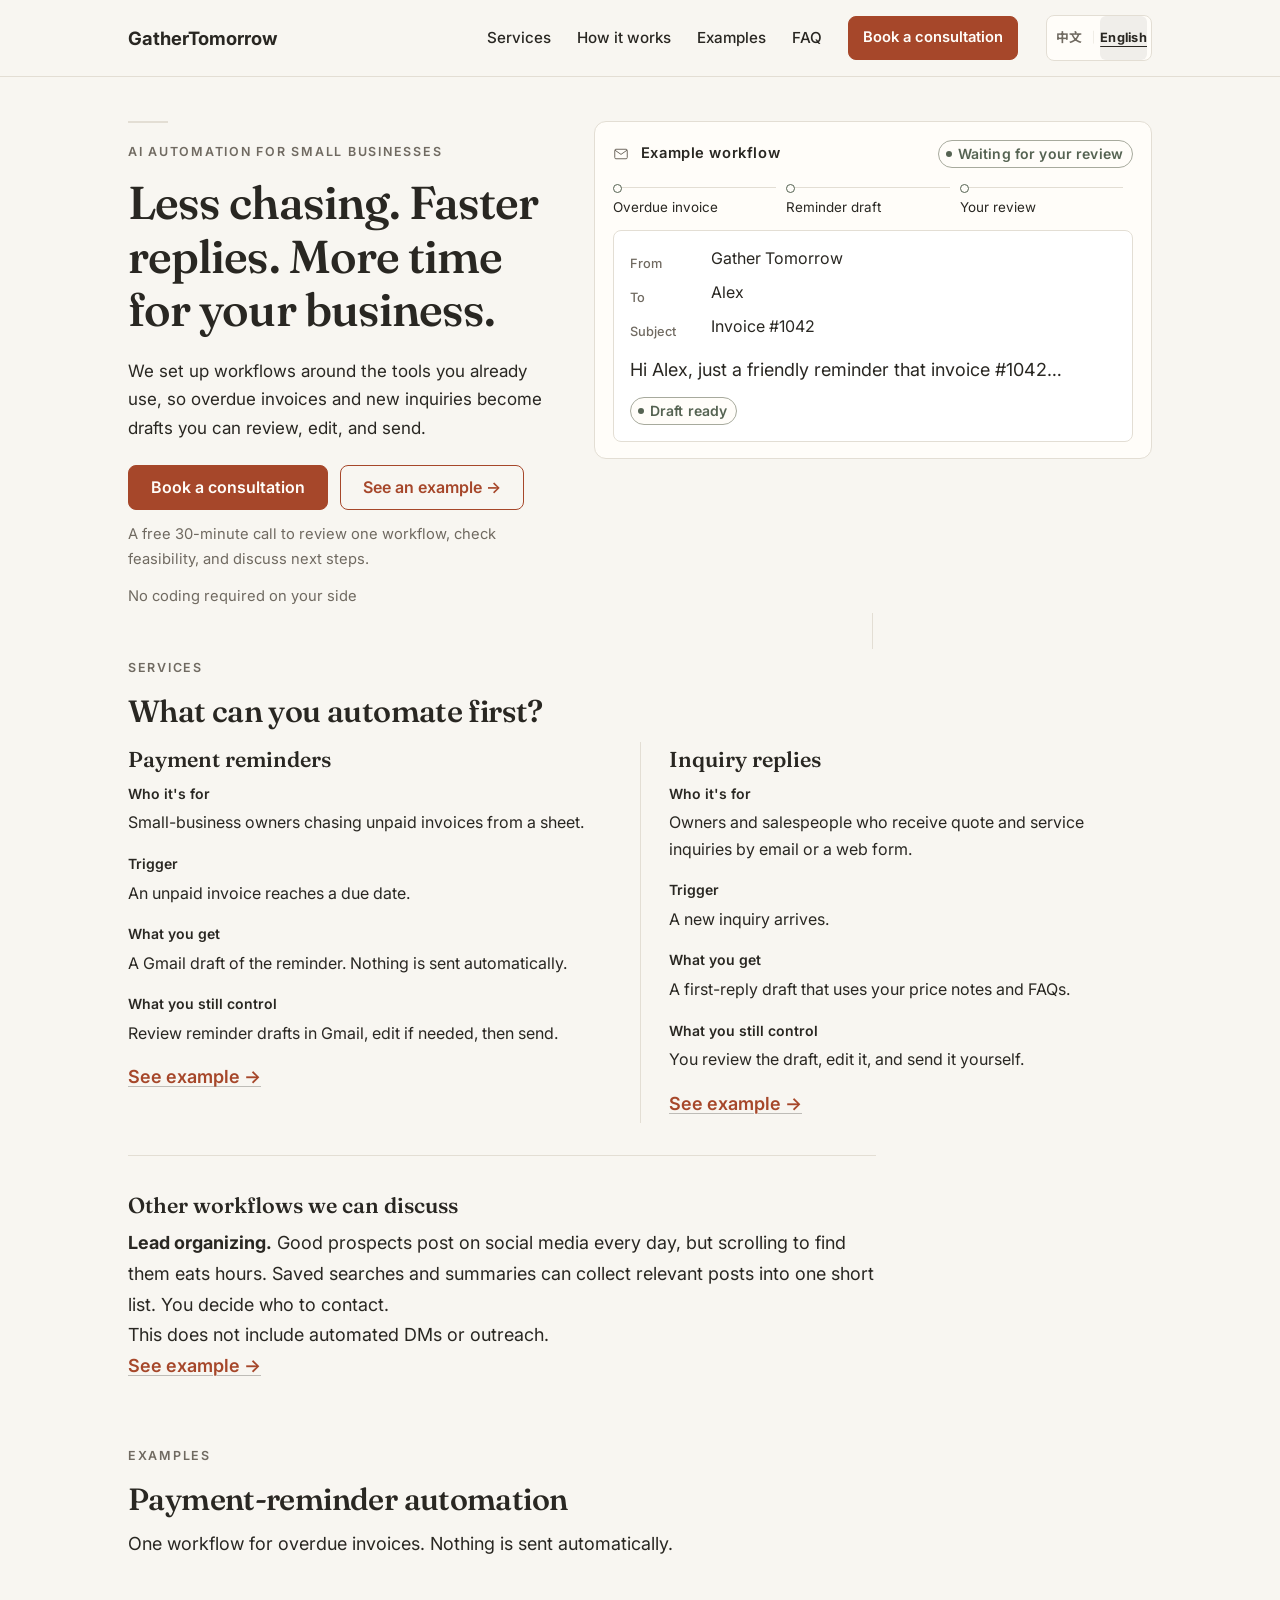
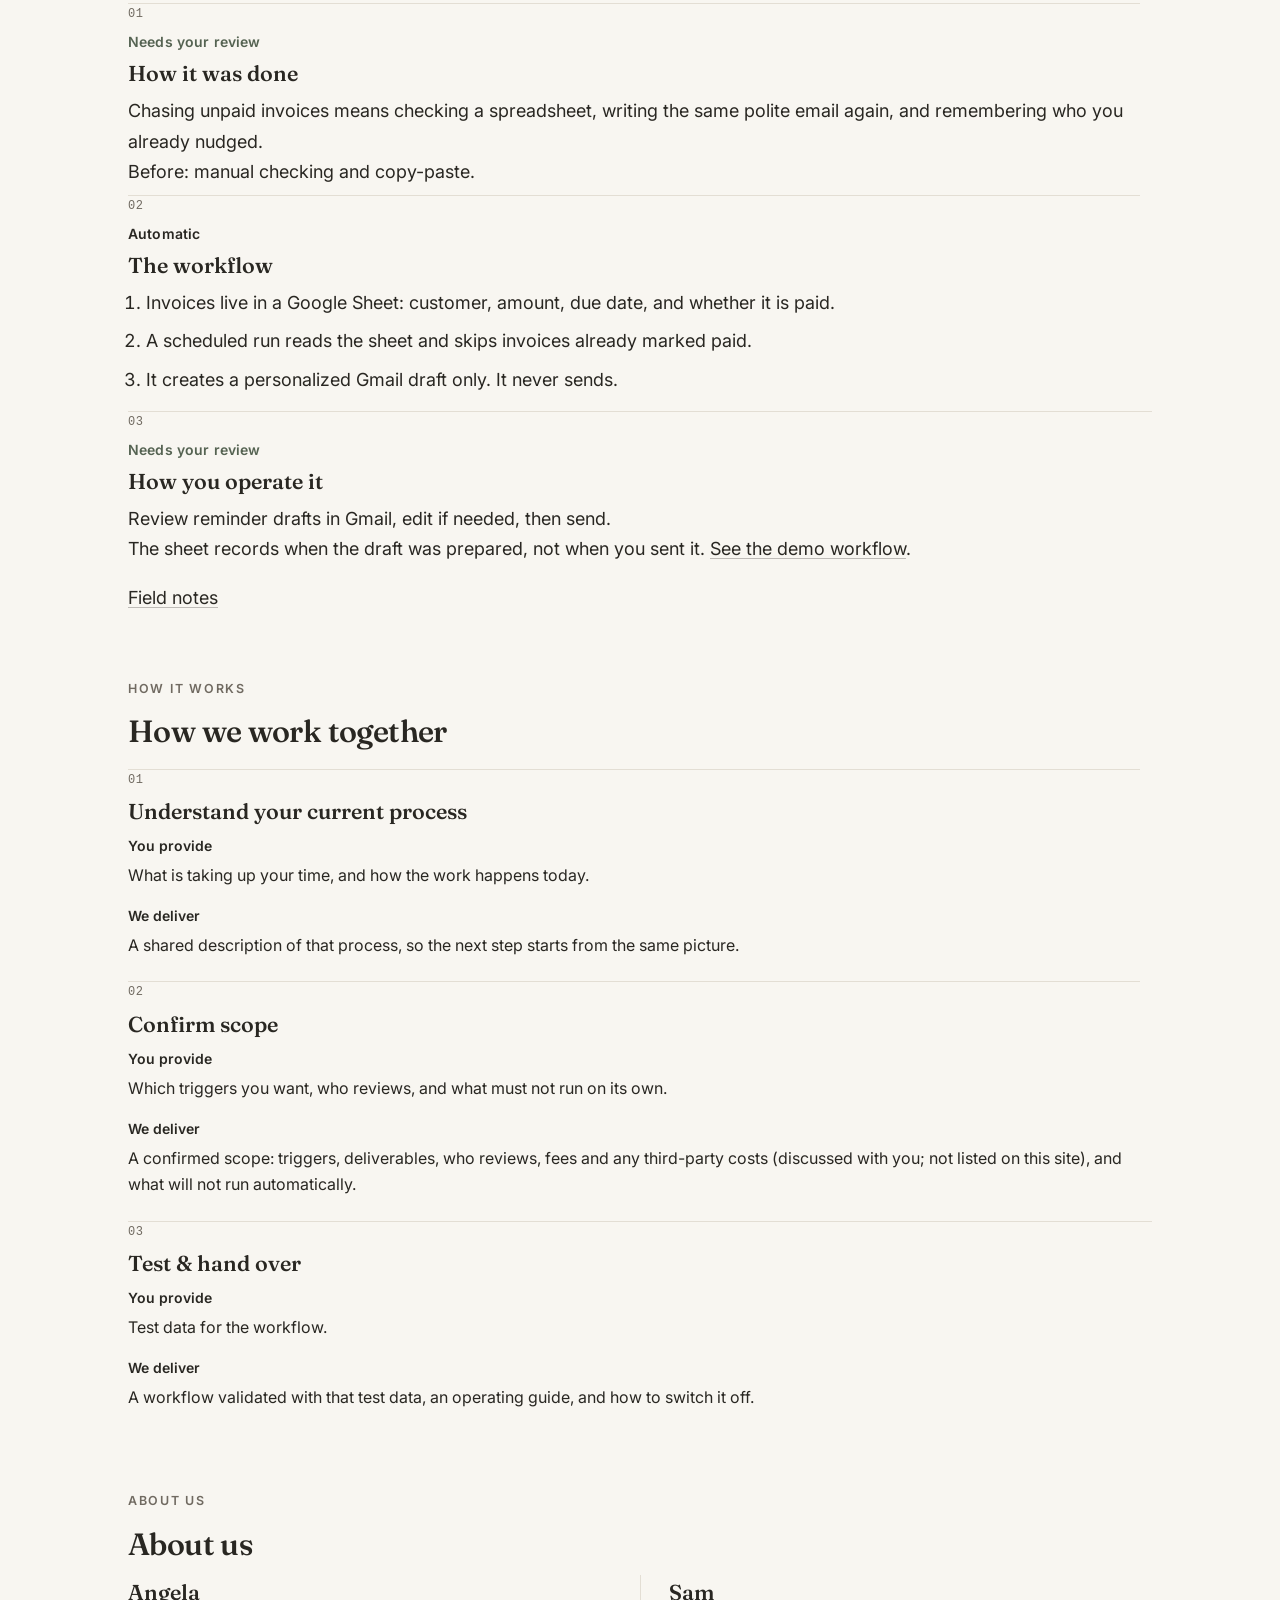
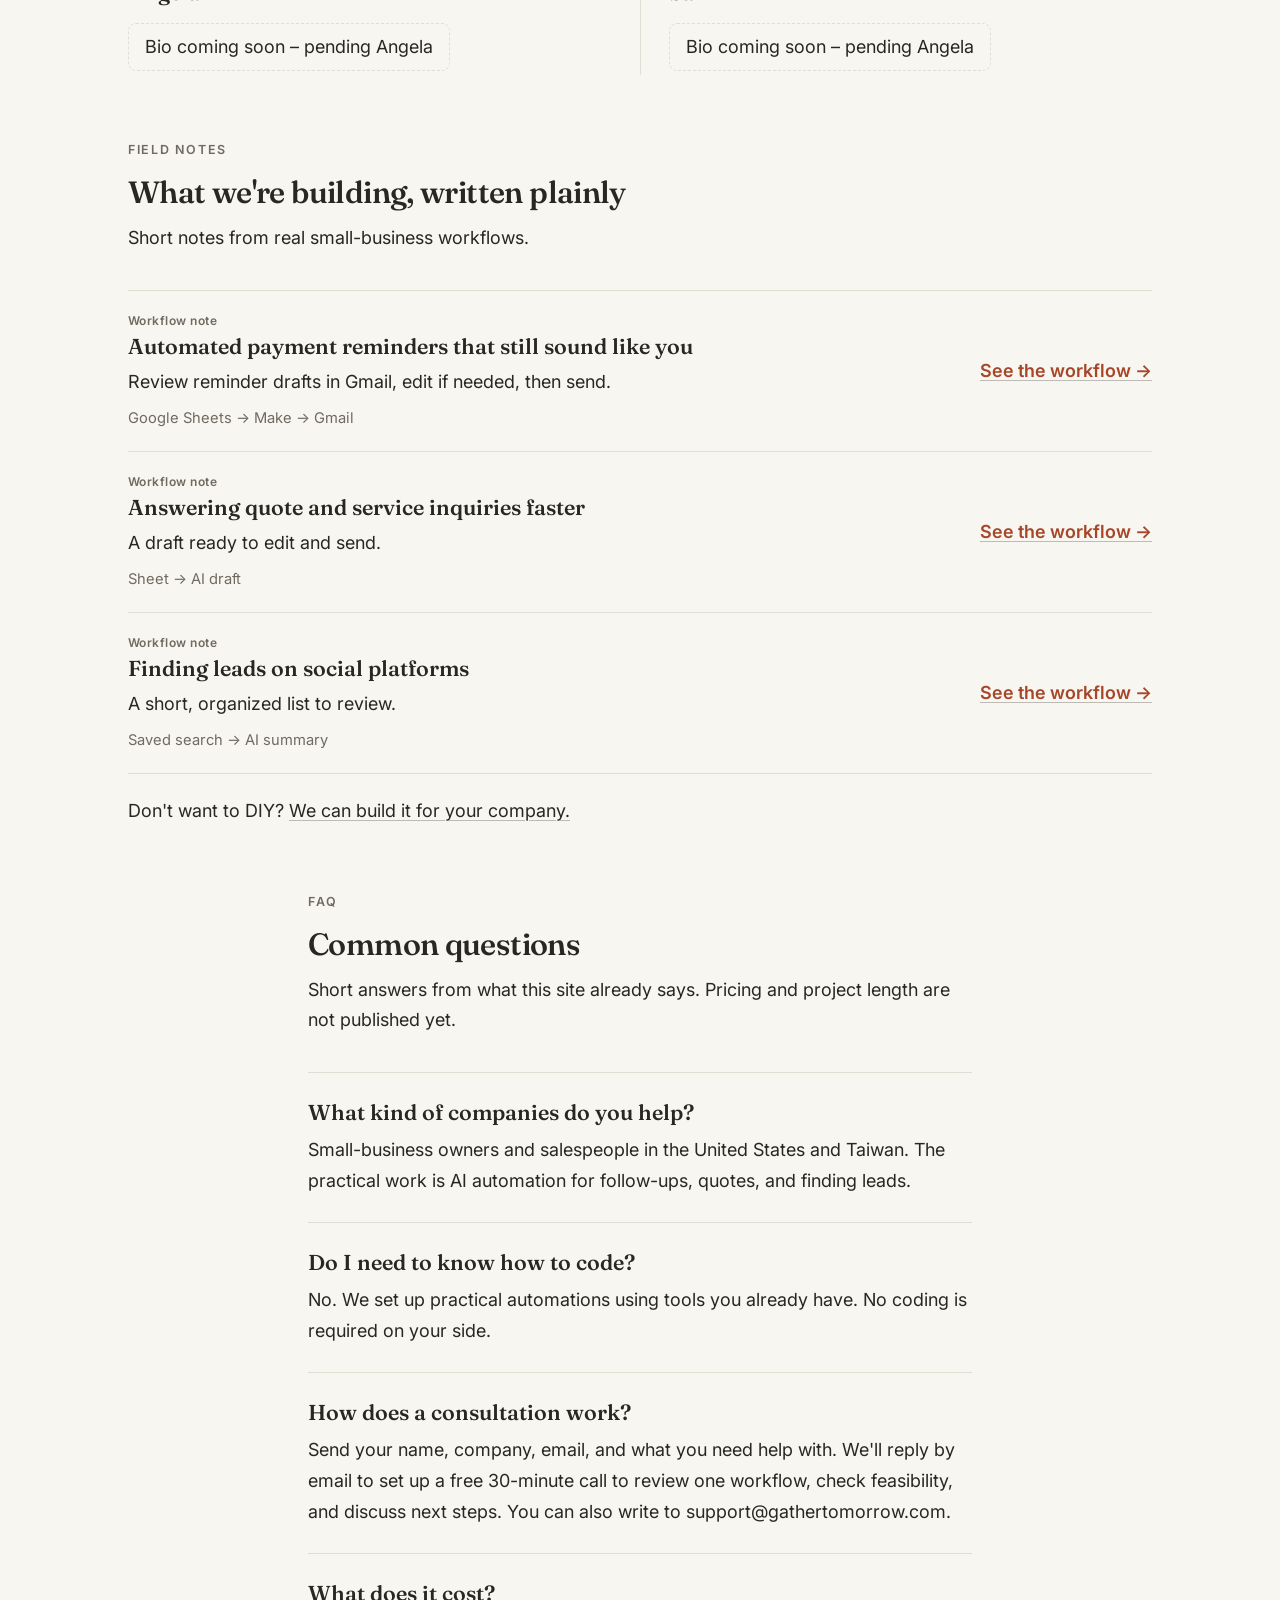
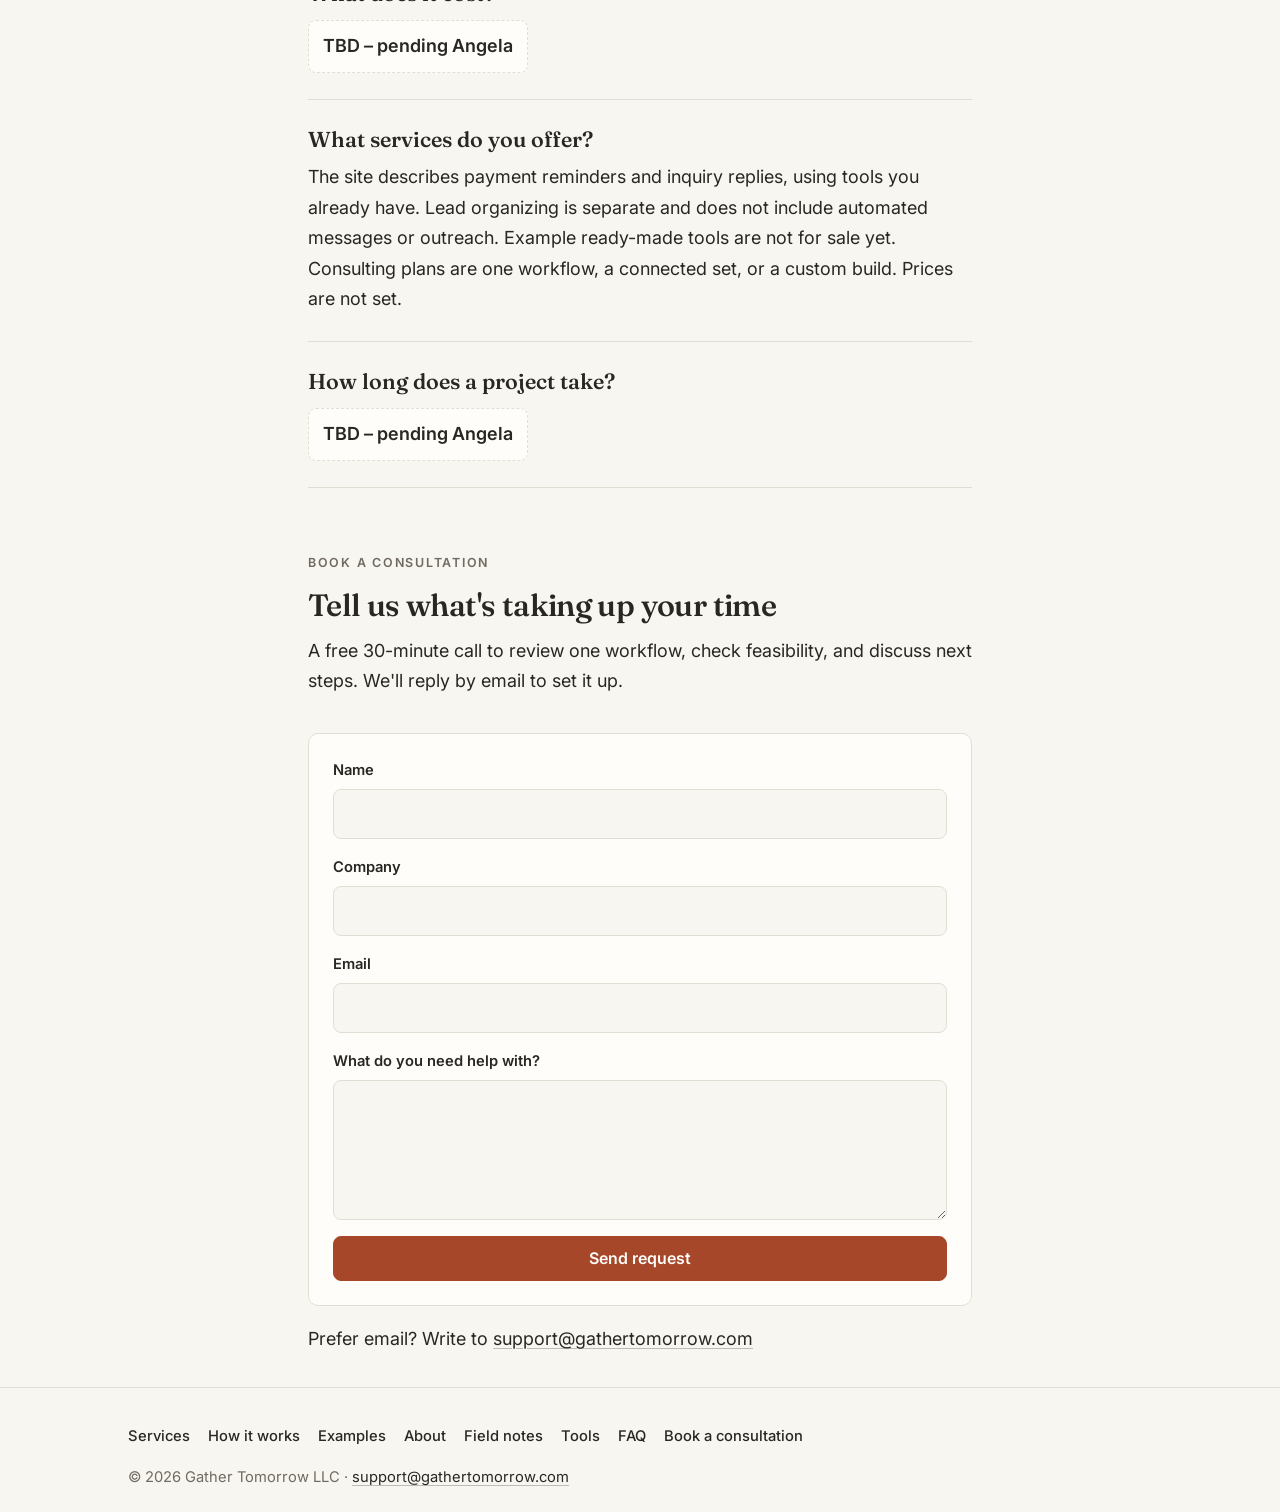
==== commit 373e830c: "Rewrite the offer around a free call and one demo workflow. Make booking the only solid button, spel" ====
--- a/index.html
+++ b/index.html
@@ -7,7 +7,7 @@
 <meta name="theme-color" content="#F3EEE6">
 <script src="assets/lang.js"></script>
 <title>Gather Tomorrow LLC — Practical AI Automation for Small Businesses</title>
-<meta name="description" content="We build practical automations for payment reminders and customer inquiries—using the tools you already have. Review every message before it goes out.">
+<meta name="description" content="We set up workflows around the tools you already use, so overdue invoices and new inquiries become drafts you can review, edit, and send.">
 <link rel="canonical" href="https://kuankuan0126-stack.github.io/gathertomorrow-site/">
 <link rel="alternate" hreflang="en" href="https://kuankuan0126-stack.github.io/gathertomorrow-site/">
 <link rel="alternate" hreflang="zh-Hant" href="https://kuankuan0126-stack.github.io/gathertomorrow-site/zh/">
@@ -15,7 +15,7 @@
 <meta property="og:type" content="website">
 <meta property="og:site_name" content="Gather Tomorrow LLC">
 <meta property="og:title" content="Gather Tomorrow LLC — Practical AI Automation for Small Businesses">
-<meta property="og:description" content="We build practical automations for payment reminders and customer inquiries—using the tools you already have. Review every message before it goes out.">
+<meta property="og:description" content="We set up workflows around the tools you already use, so overdue invoices and new inquiries become drafts you can review, edit, and send.">
 <meta property="og:url" content="https://kuankuan0126-stack.github.io/gathertomorrow-site/">
 <meta property="og:locale" content="en_US">
 <meta property="og:locale:alternate" content="zh_TW">
@@ -50,7 +50,7 @@
       "@id": "https://kuankuan0126-stack.github.io/gathertomorrow-site/#webpage",
       "url": "https://kuankuan0126-stack.github.io/gathertomorrow-site/",
       "name": "Gather Tomorrow LLC — Practical AI Automation for Small Businesses",
-      "description": "We build practical automations for payment reminders and customer inquiries—using the tools you already have. Review every message before it goes out.",
+      "description": "We set up workflows around the tools you already use, so overdue invoices and new inquiries become drafts you can review, edit, and send.",
       "inLanguage": "en",
       "isPartOf": {"@id": "https://kuankuan0126-stack.github.io/gathertomorrow-site/#website"},
       "about": {"@id": "https://kuankuan0126-stack.github.io/gathertomorrow-site/#organization"}
@@ -83,7 +83,7 @@
           "name": "How does a consultation work?",
           "acceptedAnswer": {
             "@type": "Answer",
-            "text": "Send your name, company, email, and what you need help with. We'll reply by email to set up a short call. You can also write to support@gathertomorrow.com."
+            "text": "Send your name, company, email, and what you need help with. We'll reply by email to set up a free 30-minute call to review one workflow, check feasibility, and discuss next steps. You can also write to support@gathertomorrow.com."
           }
         },
         {
@@ -91,7 +91,7 @@
           "name": "What services do you offer?",
           "acceptedAnswer": {
             "@type": "Answer",
-            "text": "The site describes help with payment reminders, faster quote replies, and finding leads, using tools you already have. It also shows example ready-made tools, which are not for sale yet, and three consulting plans: one workflow, a connected set, and a custom build. Prices are not set."
+            "text": "The site describes payment reminders and inquiry replies, using tools you already have. Lead organizing is separate and does not include automated messages or outreach. Example ready-made tools are not for sale yet. Consulting plans are one workflow, a connected set, or a custom build. Prices are not set."
           }
         }
       ]
@@ -118,7 +118,7 @@
     </nav>
     <div class="nav-tools">
       <div class="lang-toggle" role="group" aria-label="Language">
-        <a class="lang-link" href="zh/index.html" lang="zh-Hant" hreflang="zh-Hant" data-set-lang="zh" aria-label="繁體中文">中</a><span aria-hidden="true">／</span><a class="lang-link" href="index.html" lang="en" hreflang="en" data-set-lang="en" aria-current="true" aria-label="English">EN</a>
+        <a class="lang-link" href="zh/index.html" lang="zh-Hant" hreflang="zh-Hant" data-set-lang="zh" aria-label="繁體中文">中文</a><span aria-hidden="true">｜</span><a class="lang-link" href="index.html" lang="en" hreflang="en" data-set-lang="en" aria-current="true" aria-label="English">English</a>
       </div>
       <label class="nav-toggle">
         <span class="visually-hidden">Menu</span>
@@ -136,11 +136,12 @@
       <span class="mark" aria-hidden="true"></span>
       <p class="eyebrow">AI automation for small businesses</p>
       <h1>Less chasing. Faster replies. More time for your business.</h1>
-      <p class="page-summary">We build practical automations for payment reminders and customer inquiries—using the tools you already have. Review every message before it goes out.</p>
+      <p class="page-summary">We set up workflows around the tools you already use, so overdue invoices and new inquiries become drafts you can review, edit, and send.</p>
       <div class="cta-row">
         <a href="#book" class="btn">Book a consultation</a>
-        <a href="#examples" class="btn">See an example</a>
+        <a href="#examples" class="btn btn-ghost">See an example →</a>
       </div>
+      <p class="fine">A free 30-minute call to review one workflow, check feasibility, and discuss next steps.</p>
       <p class="fine">No coding required on your side</p>
     </div>
     <aside class="demo-card" aria-label="Fictional example workflow">
@@ -152,9 +153,9 @@
         <p class="status">Waiting for your review</p>
       </div>
       <ol class="mini-rail">
-        <li>Invoice marked overdue</li>
-        <li>Reminder draft prepared</li>
-        <li>You review and send</li>
+        <li>Overdue invoice</li>
+        <li>Reminder draft</li>
+        <li>Your review</li>
       </ol>
       <div class="draft">
         <dl class="mail">
@@ -165,7 +166,6 @@
         <p>Hi Alex, just a friendly reminder that invoice #1042…</p>
         <p class="status">Draft ready</p>
       </div>
-      <p class="second-flow">Customer inquiry → Reply draft → Your approval</p>
     </aside>
   </div>
   <div class="wrap connector" aria-hidden="true"><span></span></div>
@@ -175,23 +175,42 @@
   <div class="wrap">
     <p class="eyebrow">Services</p>
     <h2>What can you automate first?</h2>
-    <div class="rules">
+    <div class="rules rules-2">
       <article>
         <h3>Payment reminders</h3>
-        <p>Chasing unpaid invoices means checking a spreadsheet, writing the same polite email again, and remembering who you already nudged.</p>
-        <p class="result">Drafts wait in your inbox, and you stay in control.</p>
+        <dl class="svc">
+          <dt>Who it's for</dt>
+          <dd>Small-business owners chasing unpaid invoices from a sheet.</dd>
+          <dt>Trigger</dt>
+          <dd>An unpaid invoice reaches a due date.</dd>
+          <dt>What you get</dt>
+          <dd>A Gmail draft of the reminder. Nothing is sent automatically.</dd>
+          <dt>What you still control</dt>
+          <dd>Review reminder drafts in Gmail, edit if needed, then send.</dd>
+        </dl>
+        <a class="more" href="notes/payment-reminders/index.html">See example →</a>
       </article>
       <article>
         <h3>Inquiry replies</h3>
-        <p>Inquiries arrive by email and web forms while you're busy; slow replies can lose the job.</p>
-        <p class="result">A draft is ready to edit and send.</p>
-      </article>
-      <article>
-        <h3>Lead organizing</h3>
-        <p>Good prospects post on social media every day, but scrolling to find them eats hours.</p>
-        <p class="result">A short, organized list to review. You decide who to contact.</p>
-      </article>
-    </div>
+        <dl class="svc">
+          <dt>Who it's for</dt>
+          <dd>Owners and salespeople who receive quote and service inquiries by email or a web form.</dd>
+          <dt>Trigger</dt>
+          <dd>A new inquiry arrives.</dd>
+          <dt>What you get</dt>
+          <dd>A first-reply draft that uses your price notes and FAQs.</dd>
+          <dt>What you still control</dt>
+          <dd>You review the draft, edit it, and send it yourself.</dd>
+        </dl>
+        <a class="more" href="notes/inquiry-replies/index.html">See example →</a>
+      </article>
+    </div>
+    <aside class="other">
+      <h3>Other workflows we can discuss</h3>
+      <p><strong>Lead organizing.</strong> Good prospects post on social media every day, but scrolling to find them eats hours. Saved searches and summaries can collect relevant posts into one short list. You decide who to contact.</p>
+      <p>This does not include automated DMs or outreach.</p>
+      <a class="more" href="notes/lead-organizing/index.html">See example →</a>
+    </aside>
   </div>
 </section>
 
@@ -204,7 +223,7 @@
       <li>
         <span class="rail-n">01</span>
         <div>
-          <p class="kind">Before · human</p>
+          <p class="step-tag step-you">Needs your review</p>
           <h3>How it was done</h3>
           <p>Chasing unpaid invoices means checking a spreadsheet, writing the same polite email again, and remembering who you already nudged.</p>
           <p>Before: manual checking and copy-paste.</p>
@@ -213,22 +232,22 @@
       <li>
         <span class="rail-n">02</span>
         <div>
-          <p class="kind">What gets built</p>
+          <p class="step-tag step-auto">Automatic</p>
           <h3>The workflow</h3>
           <ol>
-            <li>Invoices live in a Google Sheet: customer, amount, due date, status.</li>
-            <li><span class="kind">Automatic</span> A Make scenario checks the sheet on a schedule for overdue, unpaid rows.</li>
-            <li><span class="kind">Automatic</span> For each one, it creates a personalized Gmail draft — nothing is sent automatically.</li>
+            <li>Invoices live in a Google Sheet: customer, amount, due date, and whether it is paid.</li>
+            <li>A scheduled run reads the sheet and skips invoices already marked paid.</li>
+            <li>It creates a personalized Gmail draft only. It never sends.</li>
           </ol>
         </div>
       </li>
       <li>
         <span class="rail-n">03</span>
         <div>
-          <p class="status">Waiting for your review</p>
+          <p class="step-tag step-you">Needs your review</p>
           <h3>How you operate it</h3>
-          <p>The owner reviews, edits if needed, and sends. The sheet records that a reminder went out.</p>
-          <p>After: drafts waiting in your inbox, you stay in control.</p>
+          <p>Review reminder drafts in Gmail, edit if needed, then send.</p>
+          <p>The sheet records when the draft was prepared, not when you sent it. <a href="notes/payment-reminders/index.html">See the demo workflow</a>.</p>
         </div>
       </li>
     </ol>
@@ -245,24 +264,56 @@
         <span class="rail-n">01</span>
         <div>
           <h3>Understand your current process</h3>
-          <p>Tell us what's taking up your time, and how the work happens today.</p>
+          <dl class="svc">
+            <dt>You provide</dt>
+            <dd>What is taking up your time, and how the work happens today.</dd>
+            <dt>We deliver</dt>
+            <dd>A shared description of that process, so the next step starts from the same picture.</dd>
+          </dl>
         </div>
       </li>
       <li>
         <span class="rail-n">02</span>
         <div>
           <h3>Confirm scope</h3>
-          <p>We agree the workflow, who reviews, and what must never send on its own.</p>
+          <dl class="svc">
+            <dt>You provide</dt>
+            <dd>Which triggers you want, who reviews, and what must not run on its own.</dd>
+            <dt>We deliver</dt>
+            <dd>A confirmed scope: triggers, deliverables, who reviews, fees and any third-party costs (discussed with you; not listed on this site), and what will not run automatically.</dd>
+          </dl>
         </div>
       </li>
       <li>
         <span class="rail-n">03</span>
         <div>
           <h3>Test &amp; hand over</h3>
-          <p>You try the drafts, then run the workflow yourself.</p>
+          <dl class="svc">
+            <dt>You provide</dt>
+            <dd>Test data for the workflow.</dd>
+            <dt>We deliver</dt>
+            <dd>A workflow validated with that test data, an operating guide, and how to switch it off.</dd>
+          </dl>
         </div>
       </li>
     </ol>
+  </div>
+</section>
+
+<section id="about" class="section">
+  <div class="wrap">
+    <p class="eyebrow">About us</p>
+    <h2>About us</h2>
+    <div class="rules rules-2">
+      <article>
+        <h3>Angela</h3>
+        <p class="pending-bio">Bio coming soon – pending Angela</p>
+      </article>
+      <article>
+        <h3>Sam</h3>
+        <p class="pending-bio">Bio coming soon – pending Angela</p>
+      </article>
+    </div>
   </div>
 </section>
 
@@ -276,7 +327,7 @@
         <div>
           <p class="tag">Workflow note</p>
           <h3>Automated payment reminders that still sound like you</h3>
-          <p class="result">Drafts waiting in your inbox, you stay in control.</p>
+          <p class="result">Review reminder drafts in Gmail, edit if needed, then send.</p>
           <p class="chain">Google Sheets → Make → Gmail</p>
         </div>
         <a class="more" href="notes/payment-reminders/index.html">See the workflow →</a>
@@ -322,7 +373,7 @@
       </article>
       <article class="faq-item">
         <h3>How does a consultation work?</h3>
-        <p>Send your name, company, email, and what you need help with. We'll reply by email to set up a short call. You can also write to support@gathertomorrow.com.</p>
+        <p>Send your name, company, email, and what you need help with. We'll reply by email to set up a free 30-minute call to review one workflow, check feasibility, and discuss next steps. You can also write to support@gathertomorrow.com.</p>
       </article>
       <article class="faq-item">
         <h3>What does it cost?</h3>
@@ -330,7 +381,7 @@
       </article>
       <article class="faq-item">
         <h3>What services do you offer?</h3>
-        <p>The site describes help with payment reminders, faster quote replies, and finding leads, using tools you already have. It also shows example ready-made tools, which are not for sale yet, and three consulting plans: one workflow, a connected set, and a custom build. Prices are not set.</p>
+        <p>The site describes payment reminders and inquiry replies, using tools you already have. Lead organizing is separate and does not include automated messages or outreach. Example ready-made tools are not for sale yet. Consulting plans are one workflow, a connected set, or a custom build. Prices are not set.</p>
       </article>
       <article class="faq-item">
         <h3>How long does a project take?</h3>
@@ -344,7 +395,7 @@
   <div class="wrap narrow">
     <p class="eyebrow">Book a consultation</p>
     <h2>Tell us what's taking up your time</h2>
-    <p class="sub">After you send this, we'll reply by email to set up a short call.</p>
+    <p class="sub">A free 30-minute call to review one workflow, check feasibility, and discuss next steps. We'll reply by email to set it up.</p>
 
     <!-- ============================================================
          TALLY FORM EMBED GOES HERE
@@ -373,6 +424,7 @@
       <a href="#services">Services</a>
       <a href="#how">How it works</a>
       <a href="#examples">Examples</a>
+      <a href="#about">About</a>
       <a href="#notes">Field notes</a>
       <a href="tools/index.html">Tools</a>
       <a href="#faq">FAQ</a>
--- a/assets/style.css
+++ b/assets/style.css
@@ -16,15 +16,15 @@
   --line: #E3DED4;
   --line-strong: #E3DED4;
   --pending-bg: #FFFDF9;
-  --space-1: 4px;
-  --space-2: 8px;
-  --space-3: 12px;
-  --space-4: 16px;
-  --space-5: 24px;
-  --space-6: 32px;
-  --space-7: 48px;
-  --space-8: 48px;
-  --space-9: 64px;
+  --space-1: 8px;
+  --space-2: 16px;
+  --space-3: 24px;
+  --space-4: 32px;
+  --space-5: 40px;
+  --space-6: 48px;
+  --space-7: 64px;
+  --space-8: 80px;
+  --space-9: 32px;
   color-scheme: light;
   --sans: Inter, "Noto Sans TC", "PingFang TC", "Microsoft JhengHei", "Noto Sans CJK TC", sans-serif;
   --serif: Fraunces, "Noto Serif TC", "Iowan Old Style", Palatino, Georgia, serif;
@@ -259,7 +259,13 @@
   justify-content: center;
 }
 
-.lang-toggle .lang-link[aria-current="true"] { color: var(--accent); }
+.lang-toggle .lang-link[aria-current="true"] {
+  color: var(--text);
+  text-decoration: underline;
+  text-underline-offset: 4px;
+  background: color-mix(in srgb, var(--text) 7%, var(--card));
+  border-radius: 6px;
+}
 
 .lang-toggle span { color: var(--line-strong); }
 
@@ -856,22 +862,23 @@
   font-size: 0.95rem;
 }
 
-.kind {
+.kind, .step-tag {
   font-family: var(--sans);
-  font-size: 0.75rem;
-  font-weight: 600;
-  letter-spacing: 0.08em;
-  text-transform: uppercase;
-  color: var(--muted);
-  margin-bottom: 8px;
-}
-
-:lang(zh-Hant) .kind {
+  font-size: 0.875rem;
+  font-weight: 600;
+  letter-spacing: 0.01em;
+  text-transform: none;
+  color: var(--text);
+  margin: 0 0 8px;
+  line-height: 1.4;
+}
+
+:lang(zh-Hant) .kind, :lang(zh-Hant) .step-tag {
   font-family: var(--sans-tc);
-  letter-spacing: 0.04em;
-  text-transform: none;
-  font-size: 0.9rem;
-}
+  letter-spacing: 0;
+  font-size: 0.95rem;
+}
+.step-you { color: var(--sage); }
 
 .flow h3, .steps h3 { margin-top: 0; }
 
@@ -928,7 +935,7 @@
   .hero { padding: 48px 0 56px; }
   .hero-compact { padding: 40px 0 20px; }
   .hero-layout { grid-template-columns: 1fr; gap: 36px; }
-  .section { padding: var(--space-8) 0; }
+  .section { padding: var(--space-4) 0; }
   .cta-row { flex-direction: column; align-items: stretch; }
   .cta-row .btn { width: 100%; }
   h1 { font-size: clamp(2.15rem, 10vw, 2.8rem); max-width: none; }
@@ -1059,17 +1066,17 @@
   margin: 0;
   width: fit-content;
   font-family: var(--sans);
-  font-size: 0.75rem;
+  font-size: 0.875rem;
   font-weight: 600;
   letter-spacing: 0.01em;
-  line-height: 1.35;
+  line-height: 1.4;
   color: var(--sage);
   background: var(--card);
   border: 1px solid color-mix(in srgb, var(--sage) 42%, var(--line));
   border-radius: 999px;
   padding: 3px 9px 3px 7px;
 }
-:lang(zh-Hant) .status { font-family: var(--sans-tc); font-size: 0.82rem; letter-spacing: 0; }
+:lang(zh-Hant) .status { font-family: var(--sans-tc); font-size: 0.95rem; letter-spacing: 0; }
 .status::before {
   content: "";
   width: 6px;
@@ -1199,3 +1206,44 @@
   from { opacity: 0.4; transform: translateY(8px); }
   to { opacity: 1; transform: none; }
 }
+.rules.rules-2 { grid-template-columns: 1fr; }
+.other { margin-top: var(--space-4); padding-top: var(--space-3); border-top: 1px solid var(--line); max-width: 68ch; }
+.svc { margin: 0 0 var(--space-2); }
+.svc dt {
+  margin-top: var(--space-2);
+  font-size: 0.875rem;
+  font-weight: 600;
+  letter-spacing: 0;
+  text-transform: none;
+  color: var(--text);
+}
+.svc dt:first-child { margin-top: 0; }
+.svc dd { margin-top: 4px; }
+.pending-bio {
+  display: inline-block;
+  margin-top: var(--space-1);
+  padding: var(--space-1) var(--space-2);
+  border: 1px dashed var(--line);
+  border-radius: 8px;
+}
+.demo-steps h2 { margin: var(--space-4) 0 var(--space-2); font-size: clamp(1.5rem, 2vw, 2rem); }
+.demo-steps h2:first-child { margin-top: 0; }
+.demo-steps ul { margin: 0 0 var(--space-2); padding-left: 1.2rem; }
+.demo-steps li { margin-bottom: var(--space-1); }
+a.btn-ghost, a.btn-ghost:hover {
+  background: transparent;
+  color: var(--accent);
+  border-color: var(--accent);
+}
+a.btn-ghost:hover { background: color-mix(in srgb, var(--accent) 8%, transparent); }
+@media (min-width: 800px) {
+  .rules.rules-2 { grid-template-columns: 1fr 1fr; }
+  .rules.rules-2 article { border-top: 0; padding: 4px 28px; border-left: 1px solid var(--line); }
+  .rules.rules-2 article:first-child { padding-left: 0; border-left: 0; }
+}
+@media (max-width: 380px) {
+  .wrap { padding-left: 16px; padding-right: 16px; }
+  .logo { font-size: 1rem; }
+  .lang-toggle { font-size: 0.75rem; }
+  .lang-toggle .lang-link { min-width: 0; padding: 0 6px; }
+}
